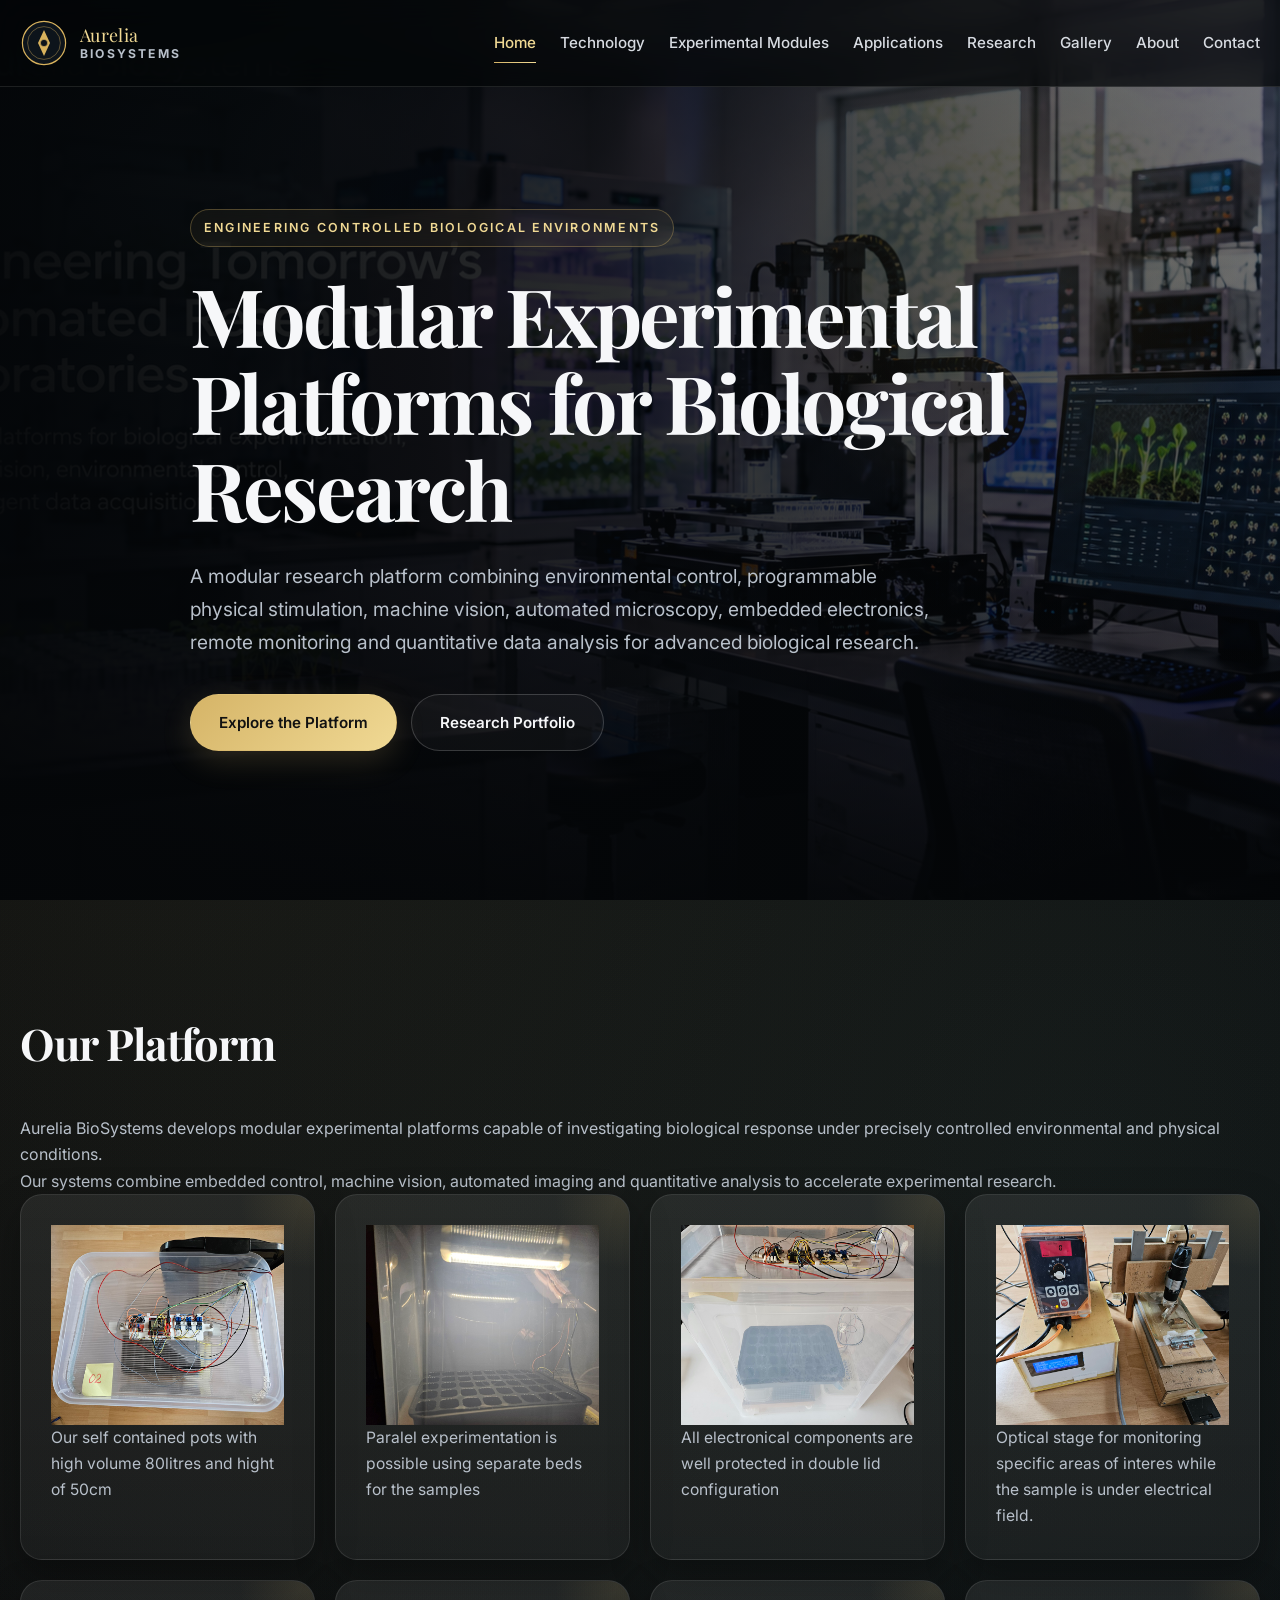
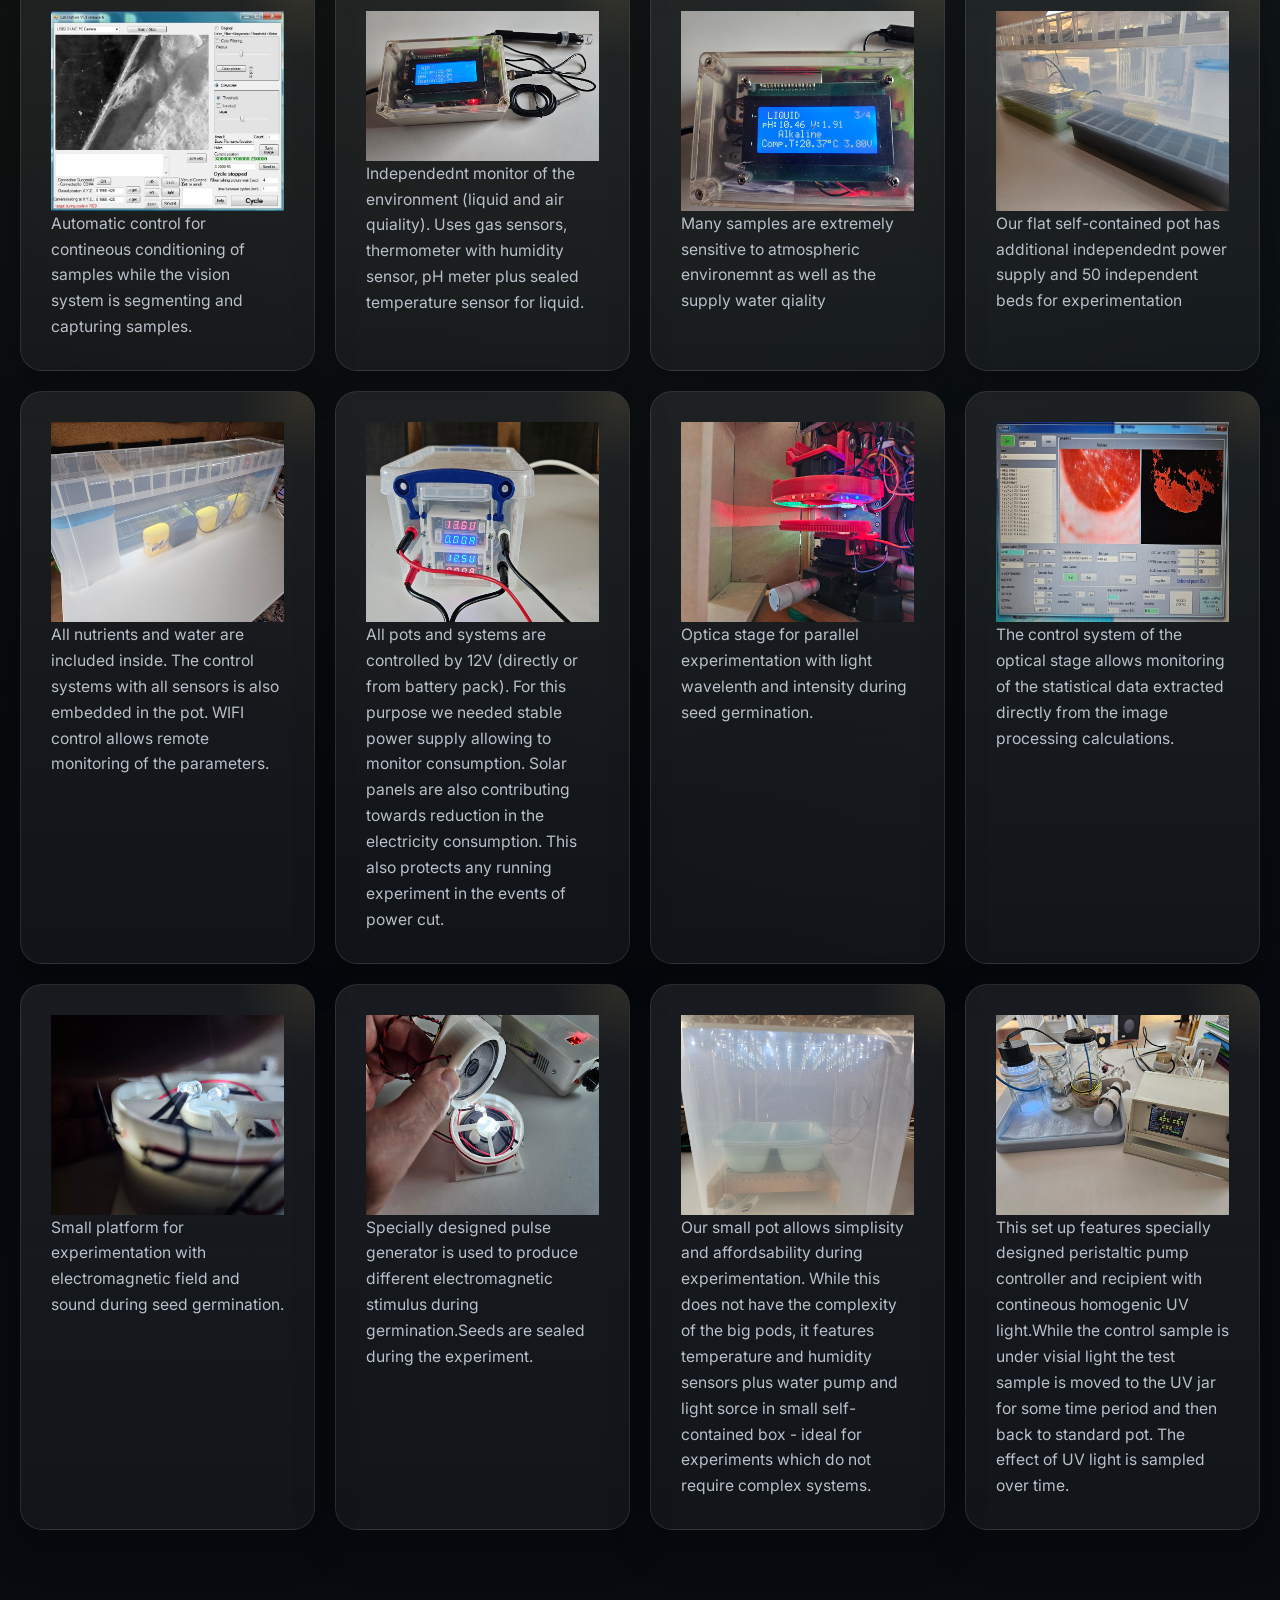
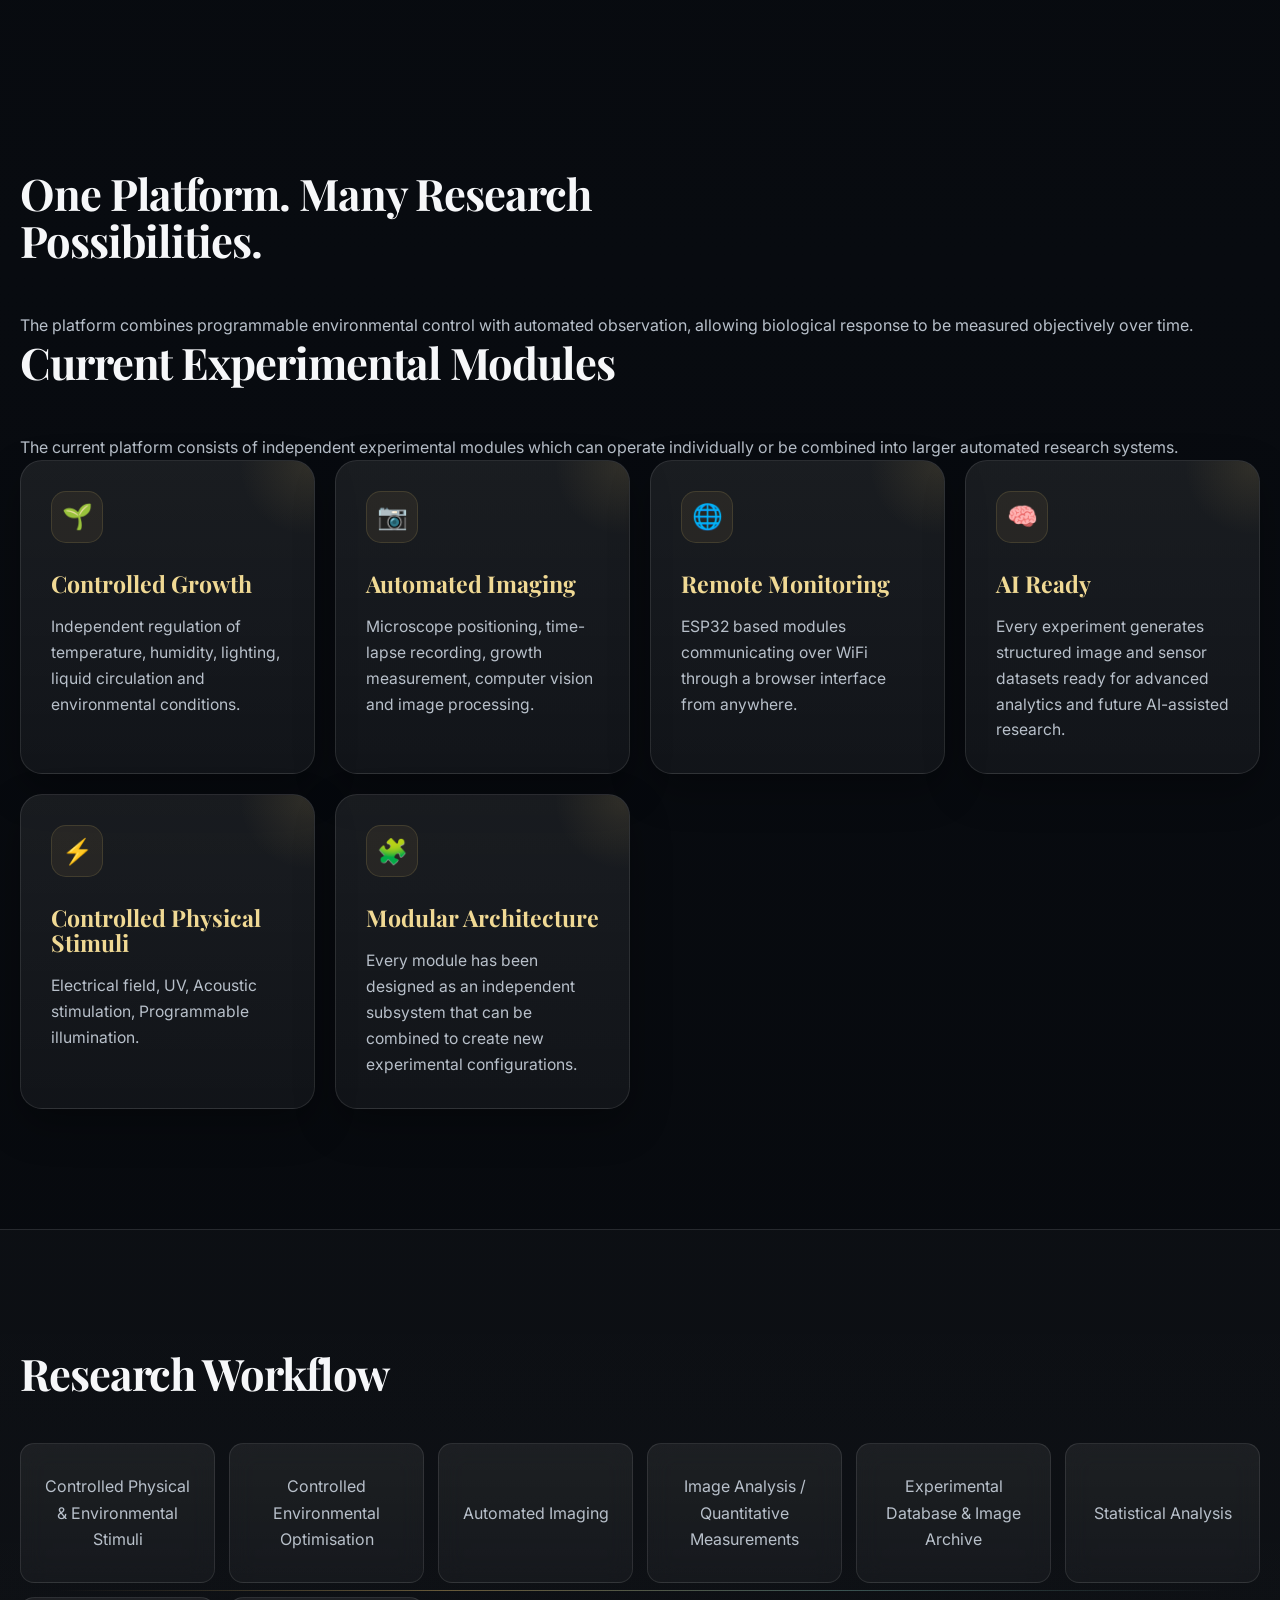
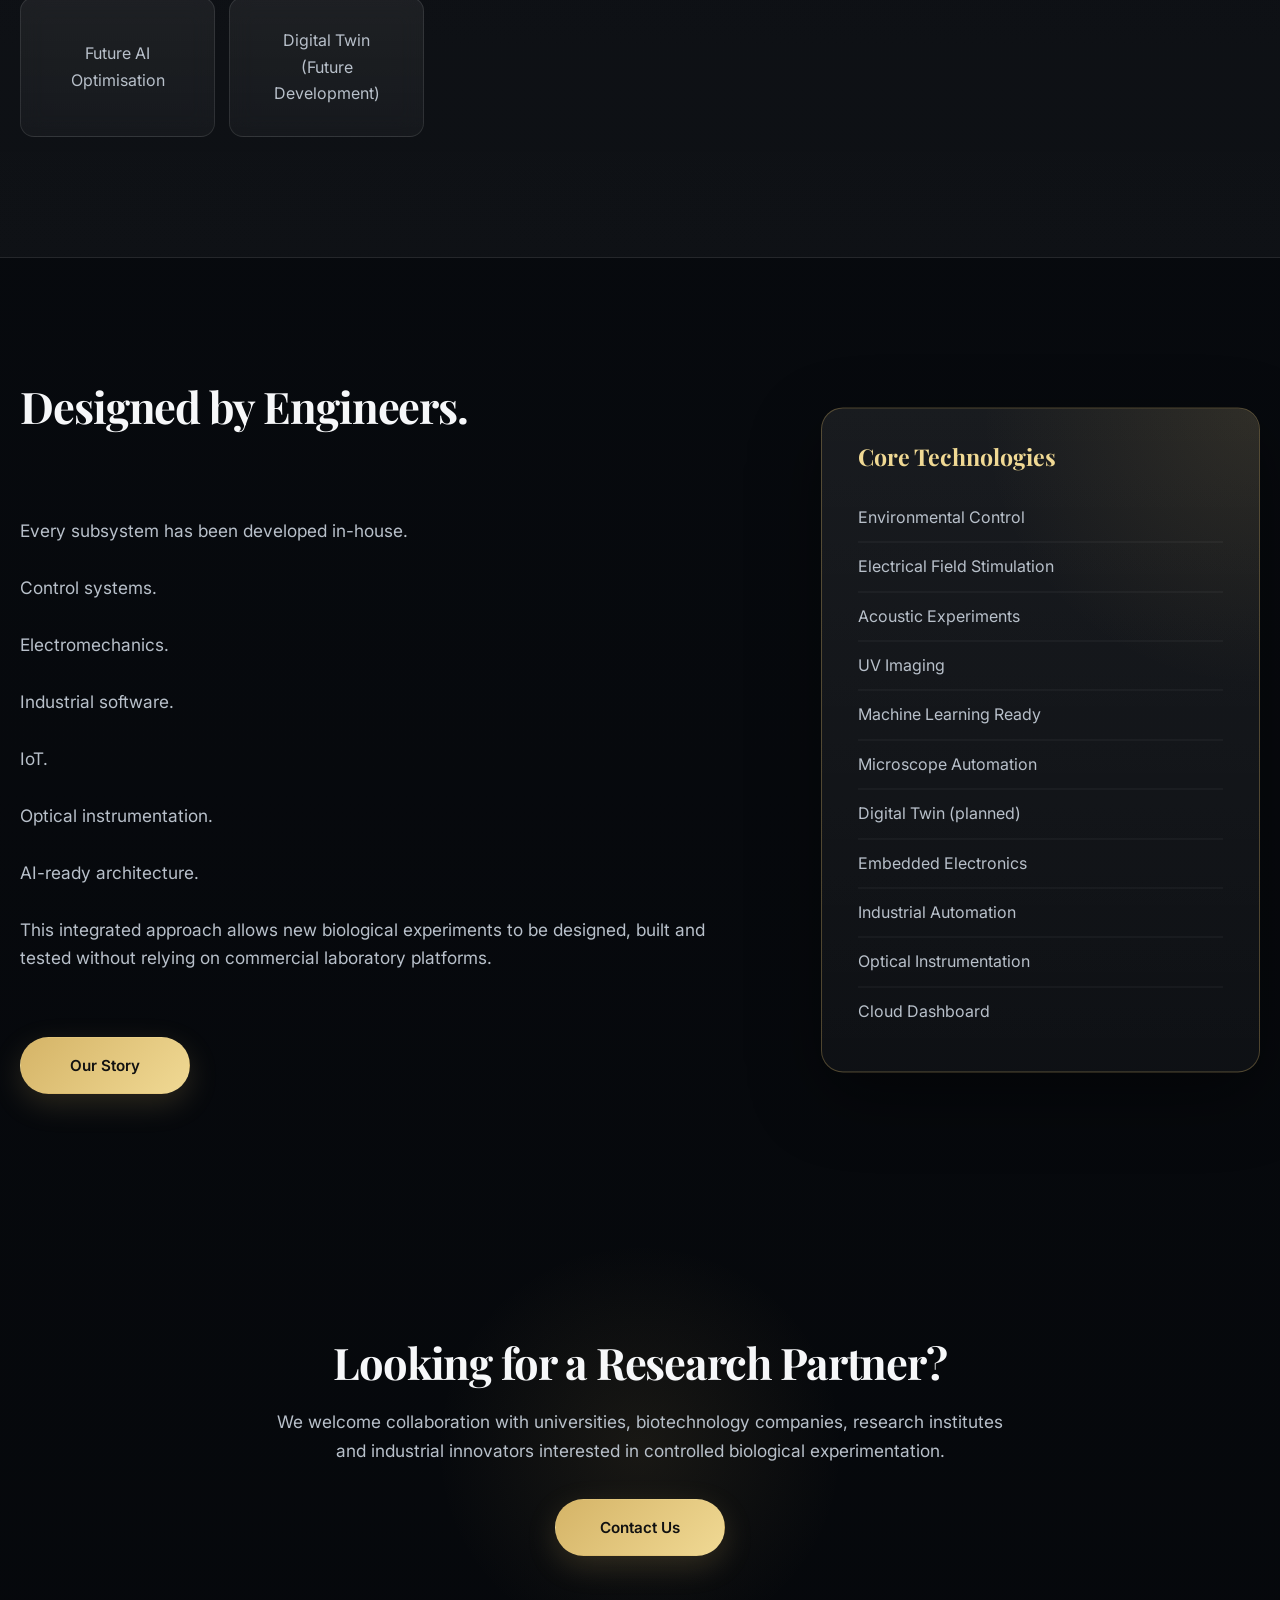
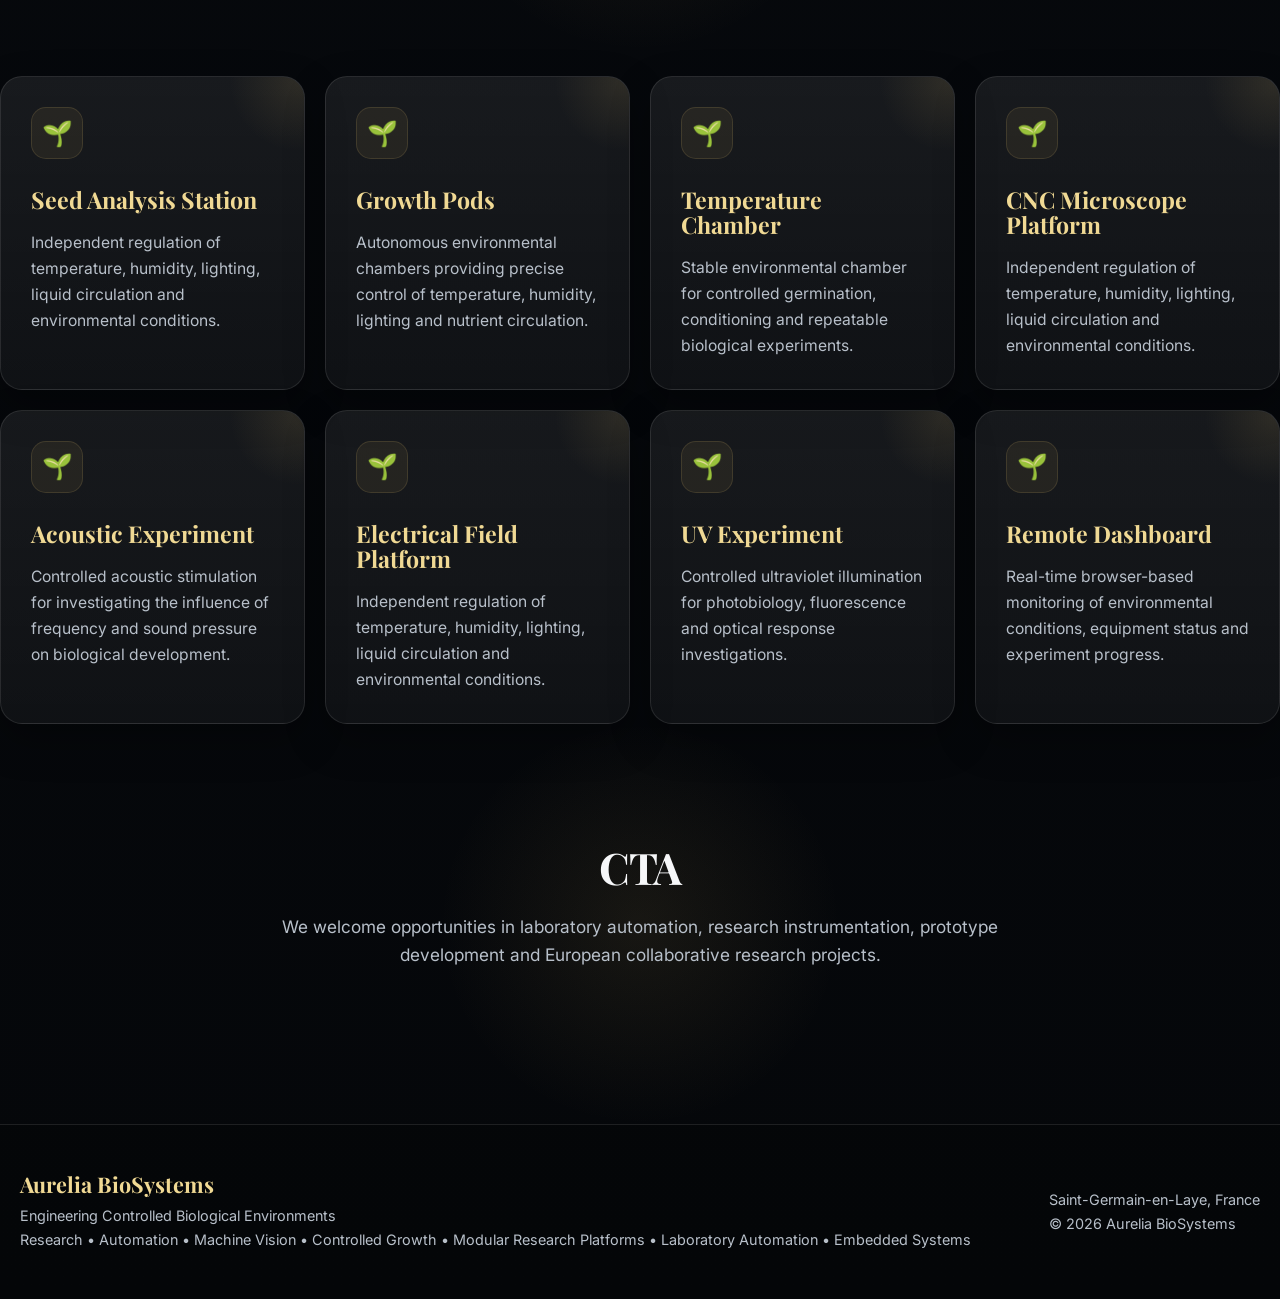
==== index.html @ ea41b008 "Add files via upload" ====
<!DOCTYPE html>
<html lang="en">

<head>

<meta charset="UTF-8">
<meta name="viewport" content="width=device-width,initial-scale=1">

<title>Aurelia BioSystems | Engineering Controlled Biological Environments</title>

<meta name="description"
content="Modular controlled-environment platforms combining environmental control, automated imaging, machine vision and remote monitoring for biological research.">

<link rel="stylesheet" href="css/style.css">

<link href="https://fonts.googleapis.com/css2?family=Playfair+Display:wght@500;600;700&family=Inter:wght@300;400;500;600&display=swap" rel="stylesheet">

</head>

<body>

<header>

<div class="container">

<a href="index.html" class="logo">

<img src="images/logo.svg" alt="Aurelia BioSystems">

<span>

Aurelia
<strong>BioSystems</strong>

</span>

</a>

<nav>

<ul>

<li><a href="index.html" class="active">Home</a></li>
<li><a href="technology.html">Technology</a></li>
<li><a href="products.html">Experimental Modules</a></li>
<li><a href="applications.html">Applications</a></li>
<li><a href="research.html">Research</a></li>
<li><a href="gallery.html">Gallery</a></li>
<li><a href="about.html">About</a></li>
<li><a href="contact.html">Contact</a></li>

</ul>

</nav>

</div>

</header>

<section class="hero">

<div class="hero-background"></div>

<div class="hero-overlay"></div>

<div class="container hero-content">

<div class="hero-small">

ENGINEERING CONTROLLED BIOLOGICAL ENVIRONMENTS

</div>

<h1>

Modular Experimental Platforms

for Biological Research

</h1>

<p>

A modular research platform combining environmental control,
programmable physical stimulation,
machine vision,
automated microscopy,
embedded electronics,
remote monitoring
and quantitative data analysis for advanced biological research.

</p>

<div class="hero-buttons">

<a href="technology.html" class="button">

Explore the Platform

</a>

<a href="gallery.html" class="button-outline">

Research Portfolio

</a>

</div>

</div>

</section>

<section class="section">
<div class="container">
 <h2>Our Platform</h2>

<p>Aurelia BioSystems develops modular experimental platforms capable of investigating biological response under precisely controlled environmental and physical conditions.<br>

Our systems combine embedded control, machine vision, automated imaging and quantitative analysis to accelerate experimental research.  
    <div class="cards">
        <div class="card"><img src="images/big_pot/20260908_182838s.jpg" alt="big_pot" width="300" height="200"> <p>Our self contained pots with high volume 80litres and hight of 50cm </p></div>
        <div class="card"><img src="images/big_pot/20260908_192155s.jpg" alt="big_pot" width="300" height="200"> <p>Paralel experimentation is possible using separate beds for the samples </p></div>
        <div class="card"><img src="images/big_pot/20260908_182934s.jpg" alt="big_pot" width="300" height="200"> <p>All electronical components are well protected in double lid configuration </p></div>
        <div class="card"><img src="images/CNC_area_of_interest/20260909_113658s.jpg" alt="big_pot" width="300" height="200"> <p>Optical stage for monitoring specific areas of interes while the sample is under electrical field.</p></div>
        <div class="card"><img src="images/CNC_area_of_interest/Untitleed2Ws.jpg" alt="big_pot" width="300" height="200"><p>Automatic control for contineous conditioning of samples while the vision system is segmenting and capturing samples. </p> </div> 
        <div class="card"><img src="images/environmental_gas_water_control/20260908_164731as.jpg" alt="big_pot" width="300" height="150"><p>Independednt monitor of the environment (liquid and air quiality). Uses gas sensors, thermometer with humidity sensor, pH meter plus sealed temperature sensor for liquid.</p> </div>
        <div class="card"><img src="images/environmental_gas_water_control/20260908_164715as.jpg" alt="big_pot" width="300" height="200"><p>Many samples are extremely sensitive to atmospheric environemnt as well as the supply water qiality </p></div>
        <div class="card"><img src="images/Medium_pot/20260908_181418s.jpg" alt="big_pot" width="300" height="200"><p>Our flat self-contained pot has additional independednt power supply and 50 independent beds for experimentation  </p></div>
        <div class="card"><img src="images/Medium_pot/20260908_181637s.jpg" alt="big_pot" width="300" height="200"><p>All nutrients and water are included inside. The control systems with all sensors is also embedded in the pot. WIFI control allows remote monitoring of the parameters. </p></div>
        <div class="card"><img src="images/power_supply/20260908_175001s.jpg" alt="big_pot" width="300" height="200"><p>All pots and systems are controlled by 12V (directly or from battery pack). For this purpose we needed stable power supply allowing to monitor consumption. Solar panels are also contributing towards reduction in the electricity consumption. This also protects any running experiment in the events of power cut. </p></div>
        <div class="card"><img src="images/seed_analysis_station/seed_light_sections_1s.jpg" alt="big_pot" width="300" height="200"><p>Optica stage for parallel experimentation with light wavelenth and intensity during seed germination. </p></div>
        <div class="card"><img src="images/seed_analysis_station/20260908_125148as.jpg" alt="big_pot" width="300" height="200"><p>The control system of the optical stage allows monitoring of the statistical data extracted directly from the image processing calculations. </p></div>
        <div class="card"><img src="images/Seed_sound/20260908_195712s.jpg" alt="big_pot" width="300" height="200"><p>Small platform for experimentation with electromagnetic field and sound during seed germination. </p></div>
        <div class="card"><img src="images/Seed_sound/20260908_195818s.jpg" alt="big_pot" width="300" height="200"><p>Specially designed pulse generator is used to produce different electromagnetic stimulus during germination.Seeds are sealed during the experiment. </p></div>
        <div class="card"><img src="images/small_pot/20260908_180013s.jpg" alt="big_pot" width="300" height="200"><p>Our small pot allows simplisity and affordsability during experimentation. While this does not have the complexity of the big pods, it features temperature and humidity sensors plus water pump and light sorce in small self-contained box - ideal for experiments which do not require complex systems.</p></div>
        <div class="card"><img src="images/UV_light/20260910_121625s.jpg" alt="big_pot" width="300" height="200"><p>This set up features specially designed peristaltic pump controller and recipient with contineous homogenic UV light.While the control sample is under visial light the test sample is moved to the UV jar for some time period and then back to standard pot. The effect of UV light is sampled over time. </p></div>
    </div>

</p>
</div>
</section>


<section class="section">
<div class="container">
<h2>
One Platform.
Many Research Possibilities.
</h2>
<p>
The platform combines programmable environmental control with 
automated observation, allowing biological response to be measured 
objectively over time.
</p>

<h2>
Current Experimental Modules
</h2>
<p>
The current platform consists of independent experimental modules which can operate individually or be combined into larger automated research systems.
</p>
<div class="cards">

    <div class="card">
    <div class="icon">🌱</div>
    <h3>
    Controlled Growth
    </h3>
    <p>
    Independent regulation of temperature,
    humidity,
    lighting,
    liquid circulation
    and environmental conditions.
    </p>
    </div>

    <div class="card">
    <div class="icon">📷</div>
    <h3>
    Automated Imaging
    </h3>
    <p>
    Microscope positioning,
    time-lapse recording,
    growth measurement,
    computer vision
    and image processing.
    </p>
    </div>

    <div class="card">
    <div class="icon">🌐</div>
    <h3>
    Remote Monitoring
    </h3>
    <p>
    ESP32 based modules
    communicating over WiFi
    through a browser interface
    from anywhere.
    </p>
    </div>

    <div class="card">
    <div class="icon">🧠</div>
    <h3>
    AI Ready
    </h3>
    <p>
    Every experiment generates structured image
    and sensor datasets
    ready for advanced analytics
    and future AI-assisted research.
    </p>
    </div>


    <div class="card">
    <div class="icon">⚡</div>
    <h3>
    Controlled Physical Stimuli
    </h3>
    <p>
    Electrical field, 
    UV, 
    Acoustic stimulation, 
    Programmable illumination.
    </p>
    </div>
    

    <div class="card">
    <div class="icon">🧩</div>
    <h3>
    Modular Architecture
    </h3>
    <p>
    Every module has been designed as an independent 
    subsystem that can be combined to create new 
    experimental configurations.
    </p>
    </div>
    

</div>

</section>

<section class="workflow">

<div class="container">

<h2>

Research Workflow

</h2>

<div class="timeline">

<div>Controlled Physical & Environmental Stimuli</div>

<div>Controlled Environmental Optimisation</div>

<div>Automated Imaging</div>

<div>Image Analysis / Quantitative Measurements</div>

<div>Experimental Database & Image Archive</div>

<div>Statistical Analysis</div>
<div>Future AI Optimisation</div>
<div>Digital Twin<br>(Future Development)</div>

</div>

</div>

</section>

<section class="highlight">

<div class="container split">

<div>

<h2>

Designed by Engineers.

</h2>

<p>

Every subsystem has been developed in-house.

Control systems.

Electromechanics.

Industrial software.

IoT.

Optical instrumentation.

AI-ready architecture.

This integrated approach allows new biological experiments to be designed, built and tested without relying on commercial laboratory platforms.

</p>

<a href="about.html" class="button">

Our Story

</a>

</div>

<div class="feature-panel">

<h3>

Core Technologies

</h3>

<ul>

<li>Environmental Control</li>

<li>Electrical Field Stimulation</li>

<li>Acoustic Experiments</li>

<li>UV Imaging</li>

<li>Machine Learning Ready</li>

<li>Microscope Automation</li>

<li>Digital Twin (planned)</li>

<li>Embedded Electronics</li>
<li>Industrial Automation</li>
<li>Optical Instrumentation</li>
<li>Cloud Dashboard</li>

</ul>

</div>

</div>

</section>

<section class="cta">

<div class="container">

<h2>

Looking for a Research Partner?

</h2>

<p>

We welcome collaboration with universities,
biotechnology companies,
research institutes
and industrial innovators interested in controlled biological experimentation.

</p>

<a href="contact.html" class="button">

Contact Us

</a>

</div>

</section>


<div class="cards">

    <div class="card">
    <div class="icon">🌱</div>
    <h3>
    Seed Analysis Station
    </h3>
    <p>
    Independent regulation of temperature,
    humidity,
    lighting,
    liquid circulation
    and environmental conditions.
    </p>
    </div>

    <div class="card">
    <div class="icon">🌱</div>
    <h3>
    Growth Pods
    </h3>
    <p>
    Autonomous environmental chambers
    providing precise control of
    temperature,
    humidity,
    lighting
    and nutrient circulation.
    </p>
    </div>

    <div class="card">
    <div class="icon">🌱</div>
    <h3>
    Temperature Chamber
    </h3>
    <p>
    Stable environmental chamber
    for controlled germination,
    conditioning
    and repeatable biological experiments.
    </p>
    </div>

    <div class="card">
    <div class="icon">🌱</div>
    <h3>
    CNC Microscope Platform
    </h3>
    <p>
    Independent regulation of temperature,
    humidity,
    lighting,
    liquid circulation
    and environmental conditions.
    </p>
    </div>

    <div class="card">
    <div class="icon">🌱</div>
    <h3>
    Acoustic Experiment
    </h3>
    <p>
    Controlled acoustic stimulation 
    for investigating the influence of 
    frequency and sound pressure 
    on biological development.
    </p>
    </div>

    <div class="card">
    <div class="icon">🌱</div>
    <h3>
    Electrical Field Platform
    </h3>
    <p>
    Independent regulation of temperature,
    humidity,
    lighting,
    liquid circulation
    and environmental conditions.
    </p>
    </div>

    <div class="card">
    <div class="icon">🌱</div>
    <h3>
    UV Experiment
    </h3>
    <p>
    Controlled ultraviolet illumination 
    for photobiology, 
    fluorescence 
    and optical response investigations.
    </p>
    </div>

    <div class="card">
    <div class="icon">🌱</div>
    <h3>
    Remote Dashboard
    </h3>
    <p>
    Real-time browser-based monitoring 
    of environmental conditions, 
    equipment status 
    and experiment progress.
    </p>
    </div>

</div>

<section class="cta">
<div class="container">
    <h2>CTA</h2>
    <p>We welcome opportunities in laboratory automation,
research instrumentation,
prototype development
and European collaborative research projects.</p>
</div>
</section>

<footer>

<div class="container footer">

<div>

<h3>

Aurelia BioSystems

</h3>

<p>
Engineering Controlled Biological Environments<br>
Research • Automation • Machine Vision • Controlled Growth • Modular Research Platforms • Laboratory Automation • Embedded Systems
</p>

</div>

<div>

<p>
Saint-Germain-en-Laye, France<br>
© 2026 Aurelia BioSystems
</p>

</div>

</div>

</footer>

<script src="js/main.js"></script>

</body>

</html>
---- css/style.css ----
/* ==========================================================
   Aurelia BioSystems
   Main stylesheet
   Dark scientific / luxury visual system
   ========================================================== */

:root {
    --bg: #05070a;
    --bg-soft: #0a0e14;
    --bg-panel: rgba(255, 255, 255, 0.045);
    --bg-panel-strong: rgba(255, 255, 255, 0.075);

    --text: #f6f7f9;
    --text-soft: #b8c0ca;
    --text-dim: #87909c;

    --gold: #d5b467;
    --gold-light: #f0d994;
    --teal: #8ccfc3;

    --line: rgba(255, 255, 255, 0.10);
    --line-gold: rgba(213, 180, 103, 0.32);

    --shadow: 0 24px 70px rgba(0, 0, 0, 0.42);
    --shadow-soft: 0 16px 40px rgba(0, 0, 0, 0.30);

    --radius: 22px;
    --radius-small: 14px;

    --max-width: 1240px;
}


/* ==========================================================
   Reset
   ========================================================== */

* {
    margin: 0;
    padding: 0;
    box-sizing: border-box;
}

html {
    scroll-behavior: smooth;
}

body {
    min-height: 100vh;

    font-family: "Inter", Arial, sans-serif;
    line-height: 1.65;

    color: var(--text);

    background:
        radial-gradient(
            circle at 15% 10%,
            rgba(213, 180, 103, 0.08),
            transparent 24%
        ),
        radial-gradient(
            circle at 85% 15%,
            rgba(140, 207, 195, 0.07),
            transparent 22%
        ),
        linear-gradient(
            180deg,
            #040608 0%,
            #080b10 45%,
            #05070a 100%
        );

    overflow-x: hidden;
}


/* ==========================================================
   General
   ========================================================== */

img {
    max-width: 100%;
    display: block;
}

a {
    color: inherit;
}

.container {
    width: min(calc(100% - 36px), var(--max-width));
    margin: 0 auto;
}

section {
    position: relative;
}

h1,
h2,
h3 {
    font-family: "Playfair Display", Georgia, serif;
    line-height: 1.08;
}

h1 {
    letter-spacing: -0.035em;
}

h2 {
    font-size: clamp(2.1rem, 3.4vw, 3.5rem);
    letter-spacing: -0.025em;
}

h3 {
    font-size: 1.45rem;
}

p {
    color: var(--text-soft);
}


/* ==========================================================
   Header
   ========================================================== */

header {
    position: fixed;
    top: 0;
    left: 0;

    width: 100%;
    z-index: 1000;

    border-bottom: 1px solid var(--line);

    background: rgba(4, 6, 8, 0.72);

    backdrop-filter: blur(18px);
    -webkit-backdrop-filter: blur(18px);

    transition:
        background 0.3s ease,
        box-shadow 0.3s ease;
}

header .container {
    min-height: 86px;

    display: flex;
    align-items: center;
    justify-content: space-between;

    gap: 30px;
}


/* ==========================================================
   Logo
   ========================================================== */

.logo {
    display: flex;
    align-items: center;

    gap: 12px;

    text-decoration: none;

    min-width: 0;
}

.logo img {
    width: 48px;
    height: 48px;

    object-fit: contain;
}

.logo span {
    display: flex;
    flex-direction: column;

    font-family: "Playfair Display", Georgia, serif;

    font-size: 1.12rem;

    line-height: 1.05;

    color: var(--gold-light);

    letter-spacing: 0.02em;
}

.logo strong {
    margin-top: 3px;

    font-family: "Inter", Arial, sans-serif;

    font-size: 0.76rem;

    text-transform: uppercase;

    letter-spacing: 0.18em;

    color: var(--text-soft);
}


/* ==========================================================
   Navigation
   ========================================================== */

nav ul {
    list-style: none;

    display: flex;
    align-items: center;

    gap: 24px;
}

nav a {
    position: relative;

    display: inline-block;

    padding: 8px 0;

    color: #d7dbe1;

    font-size: 0.95rem;
    font-weight: 500;

    text-decoration: none;

    transition: color 0.25s ease;
}

nav a::after {
    content: "";

    position: absolute;

    left: 0;
    bottom: 1px;

    width: 0;
    height: 1px;

    background: linear-gradient(
        90deg,
        var(--gold),
        var(--gold-light)
    );

    transition: width 0.25s ease;
}

nav a:hover,
nav a.active {
    color: var(--gold-light);
}

nav a:hover::after,
nav a.active::after {
    width: 100%;
}


/* ==========================================================
   Hero
   ========================================================== */

.hero {
    position: relative;

    min-height: 100vh;

    display: flex;
    align-items: center;

    padding: 150px 0 90px;

    overflow: hidden;
}

.hero-background {
    position: absolute;
    inset: 0;

    background:
        radial-gradient(
            circle at 78% 30%,
            rgba(213,180,103,0.18),
            transparent 22%
        ),
        radial-gradient(
            circle at 15% 20%,
            rgba(140,207,195,0.10),
            transparent 20%
        ),
        linear-gradient(
            rgba(5,7,10,0.35),
            rgba(5,7,10,0.65)
        ),
        url("../images/hero/hero.png");

    background-size: cover;
    background-position: center center;
    background-repeat: no-repeat;

    transform: scale(1.04);
}

.hero-background::before,
.hero-background::after {
    content: "";

    position: absolute;

    border-radius: 50%;

    filter: blur(10px);

    opacity: 0.35;
}

.hero-background::before {
    width: 340px;
    height: 340px;

    top: 15%;
    right: 8%;

    border: 1px solid rgba(213, 180, 103, 0.22);

    box-shadow:
        0 0 80px rgba(213, 180, 103, 0.14),
        inset 0 0 80px rgba(213, 180, 103, 0.06);
}

.hero-background::after {
    width: 220px;
    height: 220px;

    left: 8%;
    bottom: 12%;

    border: 1px solid rgba(140, 207, 195, 0.15);

    box-shadow:
        0 0 80px rgba(140, 207, 195, 0.08);
}

.hero-overlay {
    position: absolute;
    inset: 0;

    background:
        linear-gradient(
            90deg,
            rgba(4, 6, 8, 0.95) 0%,
            rgba(4, 6, 8, 0.72) 48%,
            rgba(4, 6, 8, 0.24) 100%
        ),
        linear-gradient(
            180deg,
            transparent 60%,
            rgba(4, 6, 8, 0.85) 100%
        );
}

.hero-content {
    position: relative;
    z-index: 2;

    max-width: 900px;
}

.hero-small {
    display: inline-flex;

    padding: 8px 13px;

    margin-bottom: 24px;

    border: 1px solid var(--line-gold);

    border-radius: 999px;

    color: var(--gold-light);

    font-size: 0.78rem;
    font-weight: 600;

    letter-spacing: 0.18em;

    background: rgba(213, 180, 103, 0.055);

    backdrop-filter: blur(10px);
}

.hero h1 {
    max-width: 970px;

    font-size: clamp(3.2rem, 6.3vw, 6.2rem);

    margin-bottom: 28px;
}

.hero p {
    max-width: 760px;

    font-size: clamp(1.05rem, 1.5vw, 1.32rem);

    line-height: 1.7;

    margin-bottom: 36px;
}

.hero-buttons {
    display: flex;
    flex-wrap: wrap;

    gap: 14px;
}


/* ==========================================================
   Buttons
   ========================================================== */

.button,
.button-outline {
    display: inline-flex;
    align-items: center;
    justify-content: center;

    min-width: 170px;

    padding: 15px 28px;

    border-radius: 999px;

    font-weight: 600;
    font-size: 0.95rem;

    text-decoration: none;

    transition:
        transform 0.25s ease,
        box-shadow 0.25s ease,
        background 0.25s ease,
        border-color 0.25s ease;
}

.button {
    color: #111;

    background:
        linear-gradient(
            135deg,
            var(--gold),
            var(--gold-light)
        );

    border: 1px solid transparent;

    box-shadow:
        0 10px 30px rgba(213, 180, 103, 0.18);
}

.button:hover {
    transform: translateY(-2px);

    box-shadow:
        0 14px 38px rgba(213, 180, 103, 0.25);
}

.button-outline {
    color: var(--text);

    background: rgba(255, 255, 255, 0.035);

    border: 1px solid rgba(255, 255, 255, 0.18);
}

.button-outline:hover {
    transform: translateY(-2px);

    border-color: var(--line-gold);

    background: rgba(213, 180, 103, 0.055);
}


/* ==========================================================
   Standard section
   ========================================================== */

.section {
    padding: 120px 0;
}

.section h2 {
    max-width: 760px;

    margin-bottom: 48px;
}


/* ==========================================================
   Cards
   ========================================================== */

.cards {
    display: grid;

    grid-template-columns: repeat(4, minmax(0, 1fr));

    gap: 20px;
}

.card {
    position: relative;

    min-height: 290px;

    padding: 30px;

    overflow: hidden;

    background:
        linear-gradient(
            180deg,
            var(--bg-panel-strong),
            var(--bg-panel)
        );

    border: 1px solid var(--line);

    border-radius: var(--radius);

    box-shadow: var(--shadow-soft);

    transition:
        transform 0.3s ease,
        border-color 0.3s ease,
        background 0.3s ease;
}

.card::before {
    content: "";

    position: absolute;

    width: 140px;
    height: 140px;

    right: -65px;
    top: -65px;

    border-radius: 50%;

    background:
        radial-gradient(
            circle,
            rgba(213, 180, 103, 0.12),
            transparent 70%
        );
}

.card:hover {
    transform: translateY(-8px);

    border-color: var(--line-gold);

    background:
        linear-gradient(
            180deg,
            rgba(255, 255, 255, 0.075),
            rgba(255, 255, 255, 0.045)
        );
}

.icon {
    width: 52px;
    height: 52px;

    margin-bottom: 28px;

    display: grid;
    place-items: center;

    border-radius: 15px;

    font-size: 1.55rem;

    background: rgba(213, 180, 103, 0.08);

    border: 1px solid rgba(213, 180, 103, 0.16);
}

.card h3 {
    margin-bottom: 18px;

    color: var(--gold-light);
}

.card p {
    font-size: 0.98rem;
}


/* ==========================================================
   Workflow
   ========================================================== */

.workflow {
    padding: 120px 0;

    background:
        linear-gradient(
            180deg,
            rgba(255, 255, 255, 0.018),
            rgba(255, 255, 255, 0.03)
        );

    border-top: 1px solid var(--line);
    border-bottom: 1px solid var(--line);
}

.workflow h2 {
    margin-bottom: 46px;
}

.timeline {
    position: relative;

    display: grid;

    grid-template-columns: repeat(6, 1fr);

    gap: 14px;
}

.timeline::before {
    content: "";

    position: absolute;

    left: 3%;
    right: 3%;
    top: 50%;

    height: 1px;

    background:
        linear-gradient(
            90deg,
            transparent,
            rgba(213, 180, 103, 0.45),
            rgba(140, 207, 195, 0.36),
            transparent
        );
}

.timeline > div {
    position: relative;
    z-index: 1;

    min-height: 140px;

    display: flex;
    align-items: center;
    justify-content: center;

    text-align: center;

    padding: 20px;

    border-radius: var(--radius-small);

    border: 1px solid var(--line);

    color: var(--text-soft);

    background:
        linear-gradient(
            180deg,
            rgba(255, 255, 255, 0.065),
            rgba(255, 255, 255, 0.035)
        );

    backdrop-filter: blur(12px);

    transition:
        transform 0.25s ease,
        border-color 0.25s ease;
}

.timeline > div:hover {
    transform: translateY(-5px);

    border-color: var(--line-gold);
}


/* ==========================================================
   Highlight section
   ========================================================== */

.highlight {
    padding: 125px 0;
}

.split {
    display: grid;

    grid-template-columns: 1.25fr 0.75fr;

    gap: 70px;

    align-items: center;
}

.split h2 {
    margin-bottom: 30px;
}

.split > div:first-child > p {
    max-width: 720px;

    font-size: 1.08rem;

    white-space: pre-line;

    margin-bottom: 36px;
}

.feature-panel {
    position: relative;

    padding: 36px;

    border-radius: var(--radius);

    background:
        linear-gradient(
            180deg,
            rgba(255, 255, 255, 0.075),
            rgba(255, 255, 255, 0.035)
        );

    border: 1px solid var(--line-gold);

    box-shadow: var(--shadow);
}

.feature-panel::before {
    content: "";

    position: absolute;

    inset: 0;

    border-radius: inherit;

    background:
        radial-gradient(
            circle at top right,
            rgba(213, 180, 103, 0.12),
            transparent 35%
        );

    pointer-events: none;
}

.feature-panel h3 {
    position: relative;

    margin-bottom: 24px;

    color: var(--gold-light);
}

.feature-panel ul {
    position: relative;

    list-style: none;
}

.feature-panel li {
    padding: 11px 0;

    border-bottom: 1px solid rgba(255, 255, 255, 0.075);

    color: var(--text-soft);
}

.feature-panel li:last-child {
    border-bottom: 0;
}


/* ==========================================================
   CTA
   ========================================================== */

.cta {
    padding: 120px 0;

    text-align: center;

    background:
        radial-gradient(
            circle at center,
            rgba(213, 180, 103, 0.09),
            transparent 30%
        );
}

.cta .container {
    max-width: 900px;
}

.cta h2 {
    margin-bottom: 22px;
}

.cta p {
    max-width: 760px;

    margin: 0 auto 34px;

    font-size: 1.08rem;
}


/* ==========================================================
   Footer
   ========================================================== */

footer {
    padding: 48px 0;

    border-top: 1px solid var(--line);

    background: rgba(4, 6, 8, 0.55);
}

.footer {
    display: flex;
    justify-content: space-between;
    align-items: center;

    gap: 30px;
}

.footer h3 {
    margin-bottom: 8px;

    color: var(--gold-light);

    font-size: 1.35rem;
}

.footer p {
    font-size: 0.9rem;
}


/* ==========================================================
   Generic content pages
   These styles will be reused by technology, products,
   applications, about and contact.
   ========================================================== */

.page-hero {
    min-height: 58vh;

    display: flex;
    align-items: end;

    padding: 170px 0 80px;

    background:
        radial-gradient(
            circle at 80% 30%,
            rgba(213, 180, 103, 0.12),
            transparent 24%
        ),
        linear-gradient(
            135deg,
            #05070a,
            #0b1017
        );

    border-bottom: 1px solid var(--line);
}

.page-hero h1 {
    max-width: 900px;

    font-size: clamp(2.8rem, 5vw, 5rem);

    margin-bottom: 18px;
}

.page-hero p {
    max-width: 780px;

    font-size: 1.15rem;
}

.content-section {
    padding: 105px 0;
}

.content-section + .content-section {
    padding-top: 20px;
}

.content-section h2 {
    margin-bottom: 24px;
}

.content-section p {
    max-width: 860px;

    font-size: 1.05rem;
}

.content-grid {
    display: grid;

    grid-template-columns: repeat(2, minmax(0, 1fr));

    gap: 24px;
}

.content-card {
    padding: 30px;

    border-radius: var(--radius);

    border: 1px solid var(--line);

    background:
        linear-gradient(
            180deg,
            var(--bg-panel-strong),
            var(--bg-panel)
        );

    box-shadow: var(--shadow-soft);
}

.content-card h3 {
    margin-bottom: 16px;

    color: var(--gold-light);
}


/* ==========================================================
   Gallery
   ========================================================== */

.gallery-grid {
    display: grid;

    grid-template-columns: repeat(3, minmax(0, 1fr));

    gap: 20px;
}

.gallery-item {
    position: relative;

    overflow: hidden;

    border-radius: var(--radius);

    border: 1px solid var(--line);

    background: var(--bg-panel);

    box-shadow: var(--shadow-soft);
}

.gallery-item img {
    width: 100%;
    aspect-ratio: 4 / 3;

    object-fit: cover;

    transition: transform 0.45s ease;
}

.gallery-item:hover img {
    transform: scale(1.035);
}

.gallery-caption {
    padding: 22px;
}

.gallery-caption h3 {
    margin-bottom: 8px;

    color: var(--gold-light);
}


/* ==========================================================
   Contact
   ========================================================== */

.contact-grid {
    display: grid;

    grid-template-columns: 0.8fr 1.2fr;

    gap: 70px;
}

.contact-form {
    padding: 34px;

    border: 1px solid var(--line);

    border-radius: var(--radius);

    background:
        linear-gradient(
            180deg,
            var(--bg-panel-strong),
            var(--bg-panel)
        );

    box-shadow: var(--shadow);
}

.contact-form form {
    display: grid;

    gap: 18px;
}

.contact-form label {
    display: block;

    margin-bottom: 7px;

    color: var(--text);

    font-size: 0.92rem;
}

.contact-form input,
.contact-form textarea,
.contact-form select {
    width: 100%;

    padding: 15px 16px;

    color: var(--text);

    background: #0d1218;

    border: 1px solid #26303b;

    border-radius: 12px;

    font: inherit;

    outline: none;

    transition:
        border-color 0.25s ease,
        box-shadow 0.25s ease;
}

.contact-form input:focus,
.contact-form textarea:focus,
.contact-form select:focus {
    border-color: rgba(213, 180, 103, 0.7);

    box-shadow:
        0 0 0 4px rgba(213, 180, 103, 0.08);
}

.contact-form textarea {
    min-height: 180px;

    resize: vertical;
}


/* ==========================================================
   Reveal animations
   JavaScript will add .visible
   ========================================================== */

.reveal {
    opacity: 0;

    transform: translateY(34px);

    transition:
        opacity 0.8s ease,
        transform 0.8s ease;
}

.reveal.visible {
    opacity: 1;

    transform: translateY(0);
}


/* ==========================================================
   Responsive
   ========================================================== */

@media (max-width: 1120px) {

    nav ul {
        gap: 16px;
    }

    .cards {
        grid-template-columns: repeat(2, 1fr);
    }

    .timeline {
        grid-template-columns: repeat(3, 1fr);
    }

    .timeline::before {
        display: none;
    }

    .gallery-grid {
        grid-template-columns: repeat(2, 1fr);
    }
}


@media (max-width: 900px) {

    header {
        position: absolute;
    }

    header .container {
        min-height: auto;

        padding: 18px 0;

        flex-direction: column;

        align-items: flex-start;
    }

    nav {
        width: 100%;
    }

    nav ul {
        width: 100%;

        flex-wrap: wrap;

        gap: 8px 18px;
    }

    .hero {
        padding-top: 190px;
    }

    .split,
    .content-grid,
    .contact-grid {
        grid-template-columns: 1fr;
    }

    .split {
        gap: 40px;
    }

    .gallery-grid {
        grid-template-columns: 1fr 1fr;
    }
}


@media (max-width: 680px) {

    .container {
        width: min(calc(100% - 24px), var(--max-width));
    }

    .logo span {
        display: none;
    }

    nav ul {
        font-size: 0.9rem;
    }

    .hero {
        min-height: auto;

        padding: 180px 0 90px;
    }

    .hero-small {
        font-size: 0.68rem;
    }

    .hero h1 {
        font-size: clamp(2.8rem, 13vw, 4.5rem);
    }

    .hero-buttons {
        flex-direction: column;

        align-items: flex-start;
    }

    .button,
    .button-outline {
        width: 100%;
    }

    .section,
    .workflow,
    .highlight,
    .cta,
    .content-section {
        padding-top: 80px;
        padding-bottom: 80px;
    }

    .cards,
    .timeline,
    .gallery-grid {
        grid-template-columns: 1fr;
    }

    .footer {
        flex-direction: column;

        align-items: flex-start;
    }

    .page-hero {
        min-height: 50vh;

        padding-top: 180px;
    }
}
.content-card ul{

    margin-top:18px;
    padding-left:20px;

}

.content-card li{

    margin-bottom:10px;
    color:var(--text-soft);

}

.content-card li::marker{

    color:var(--gold);

}
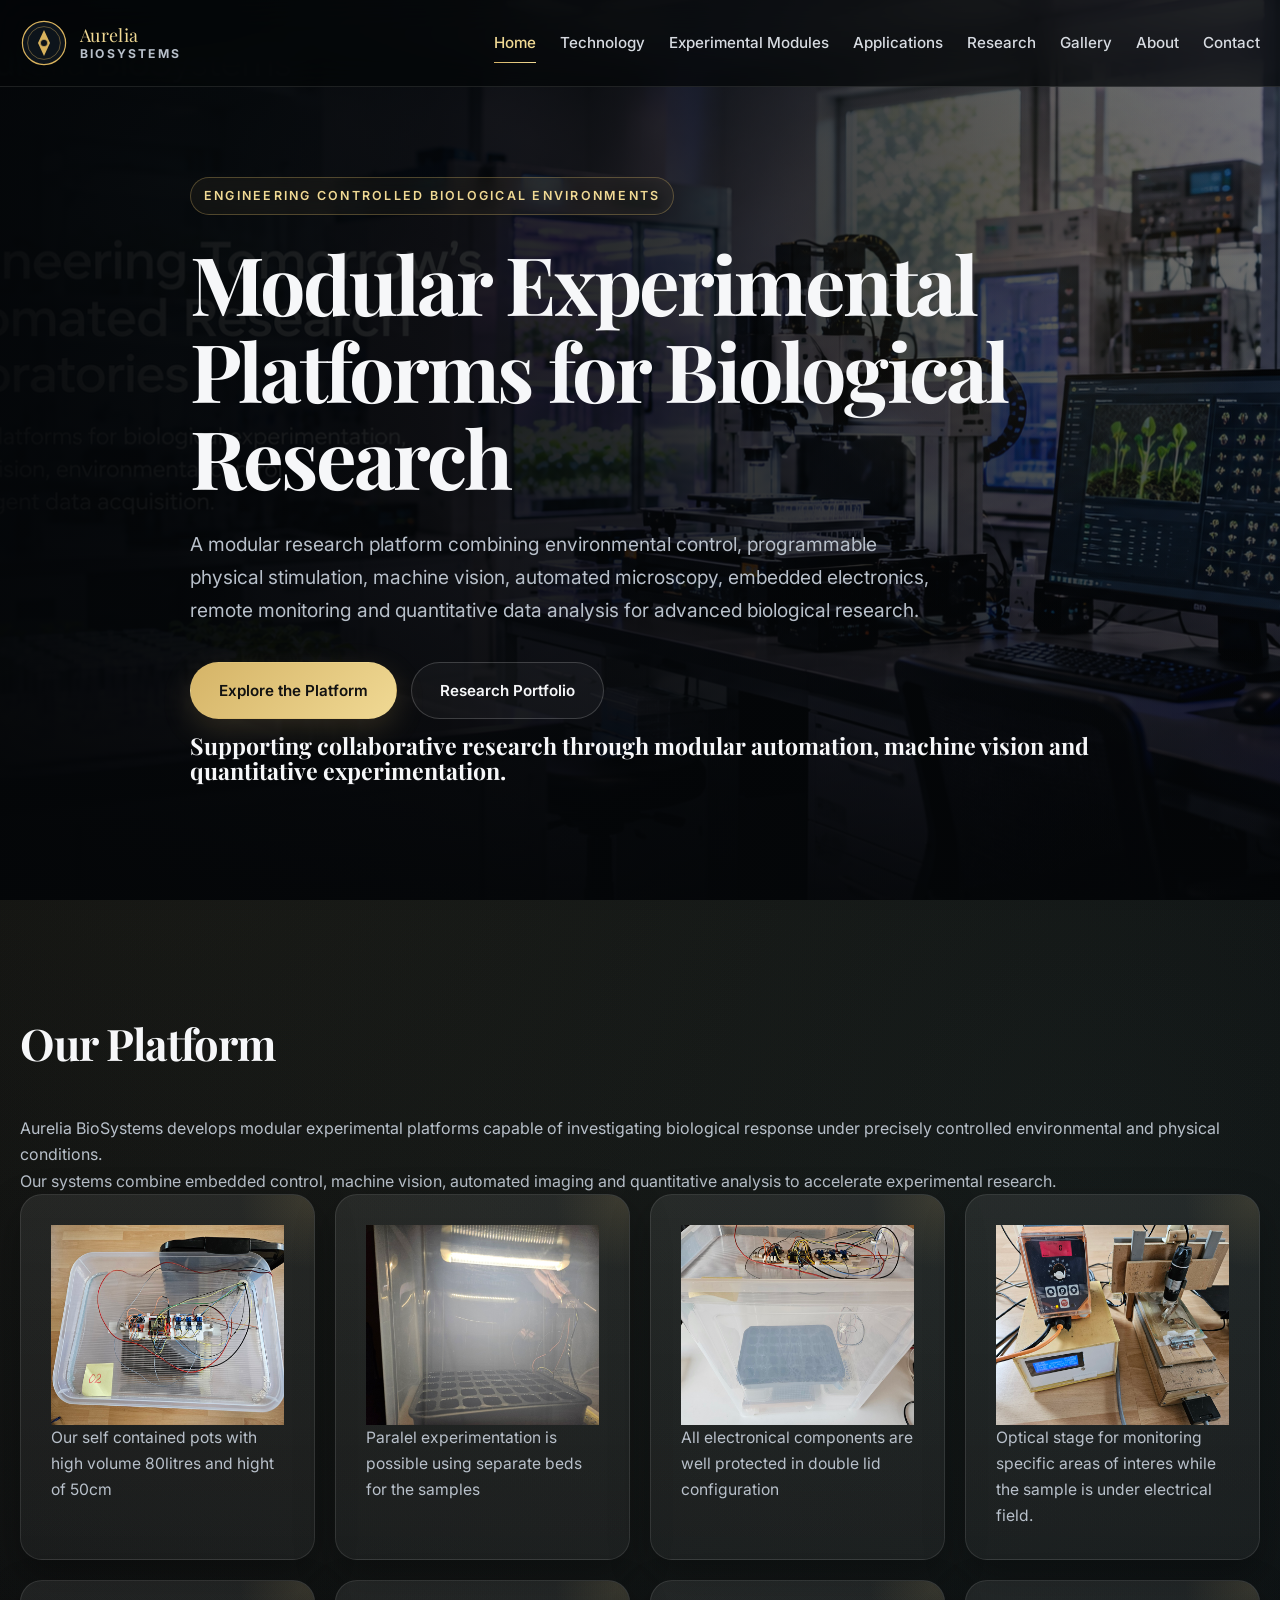
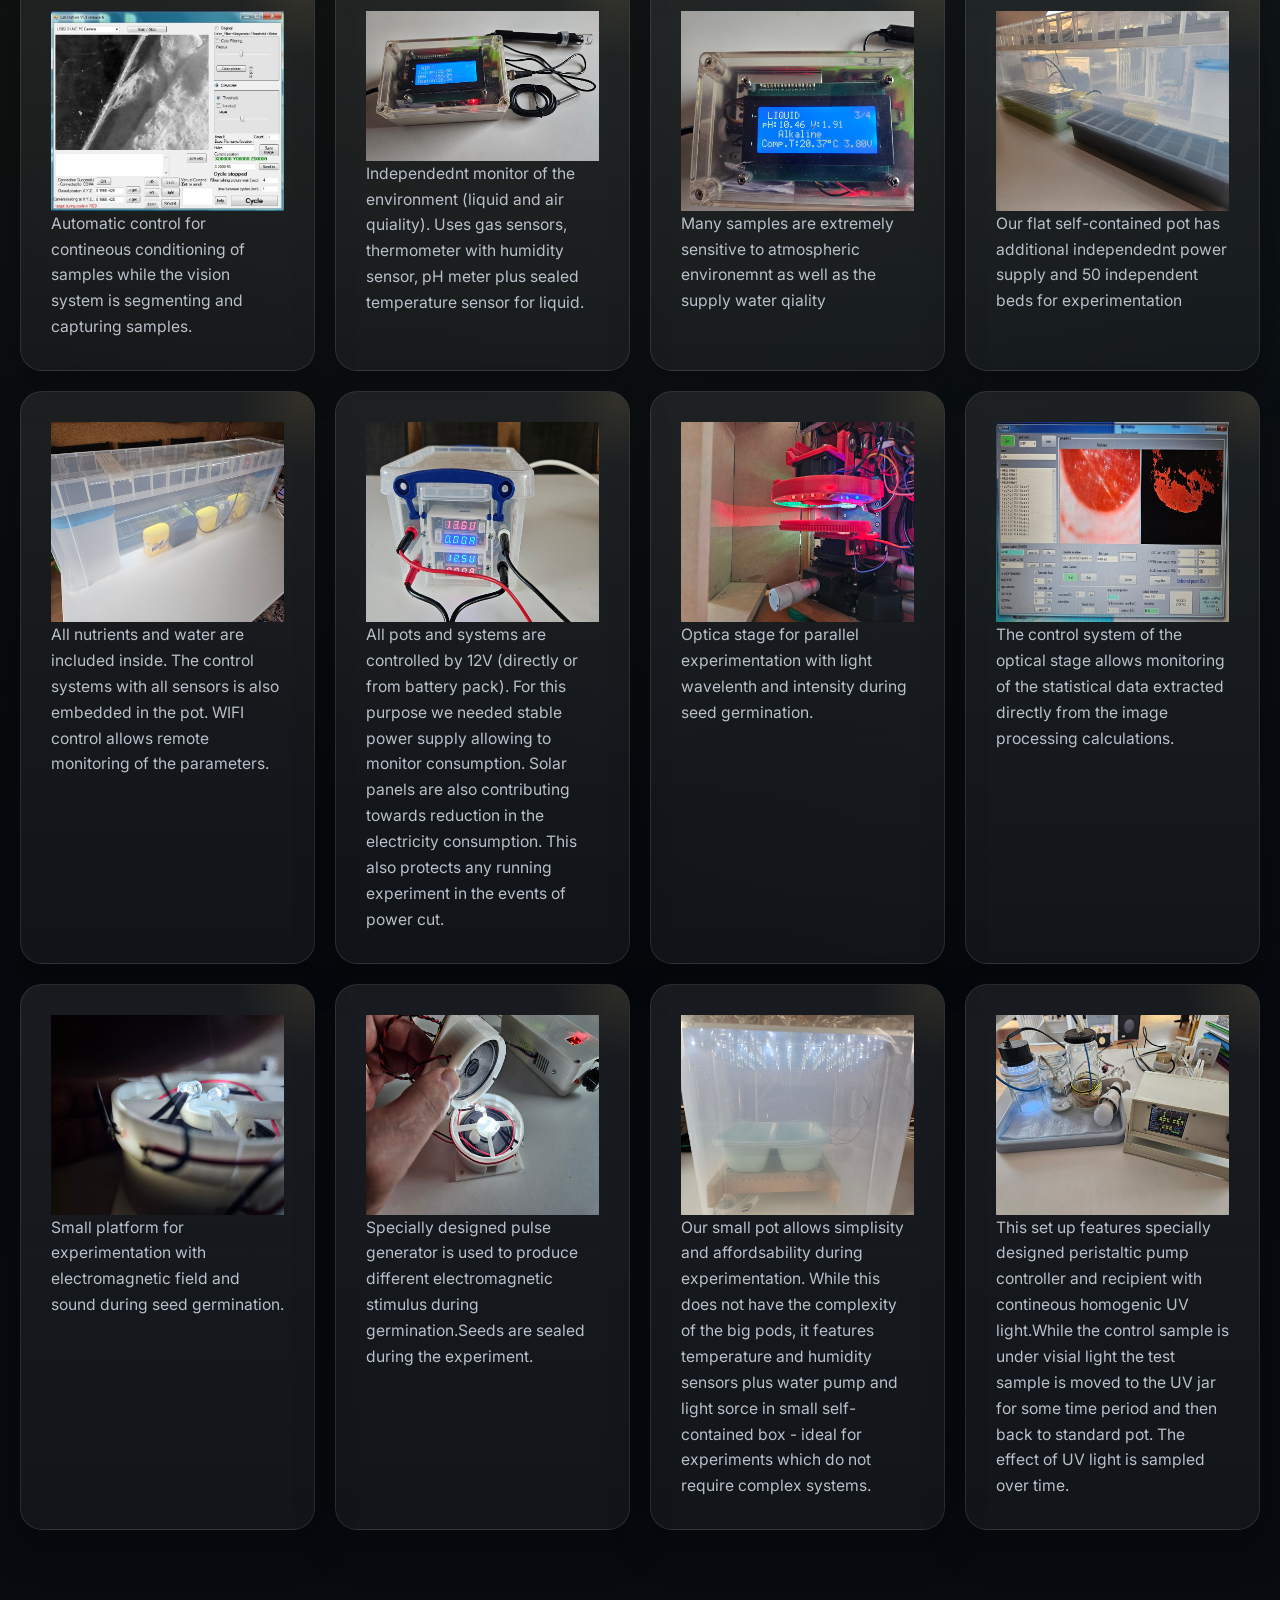
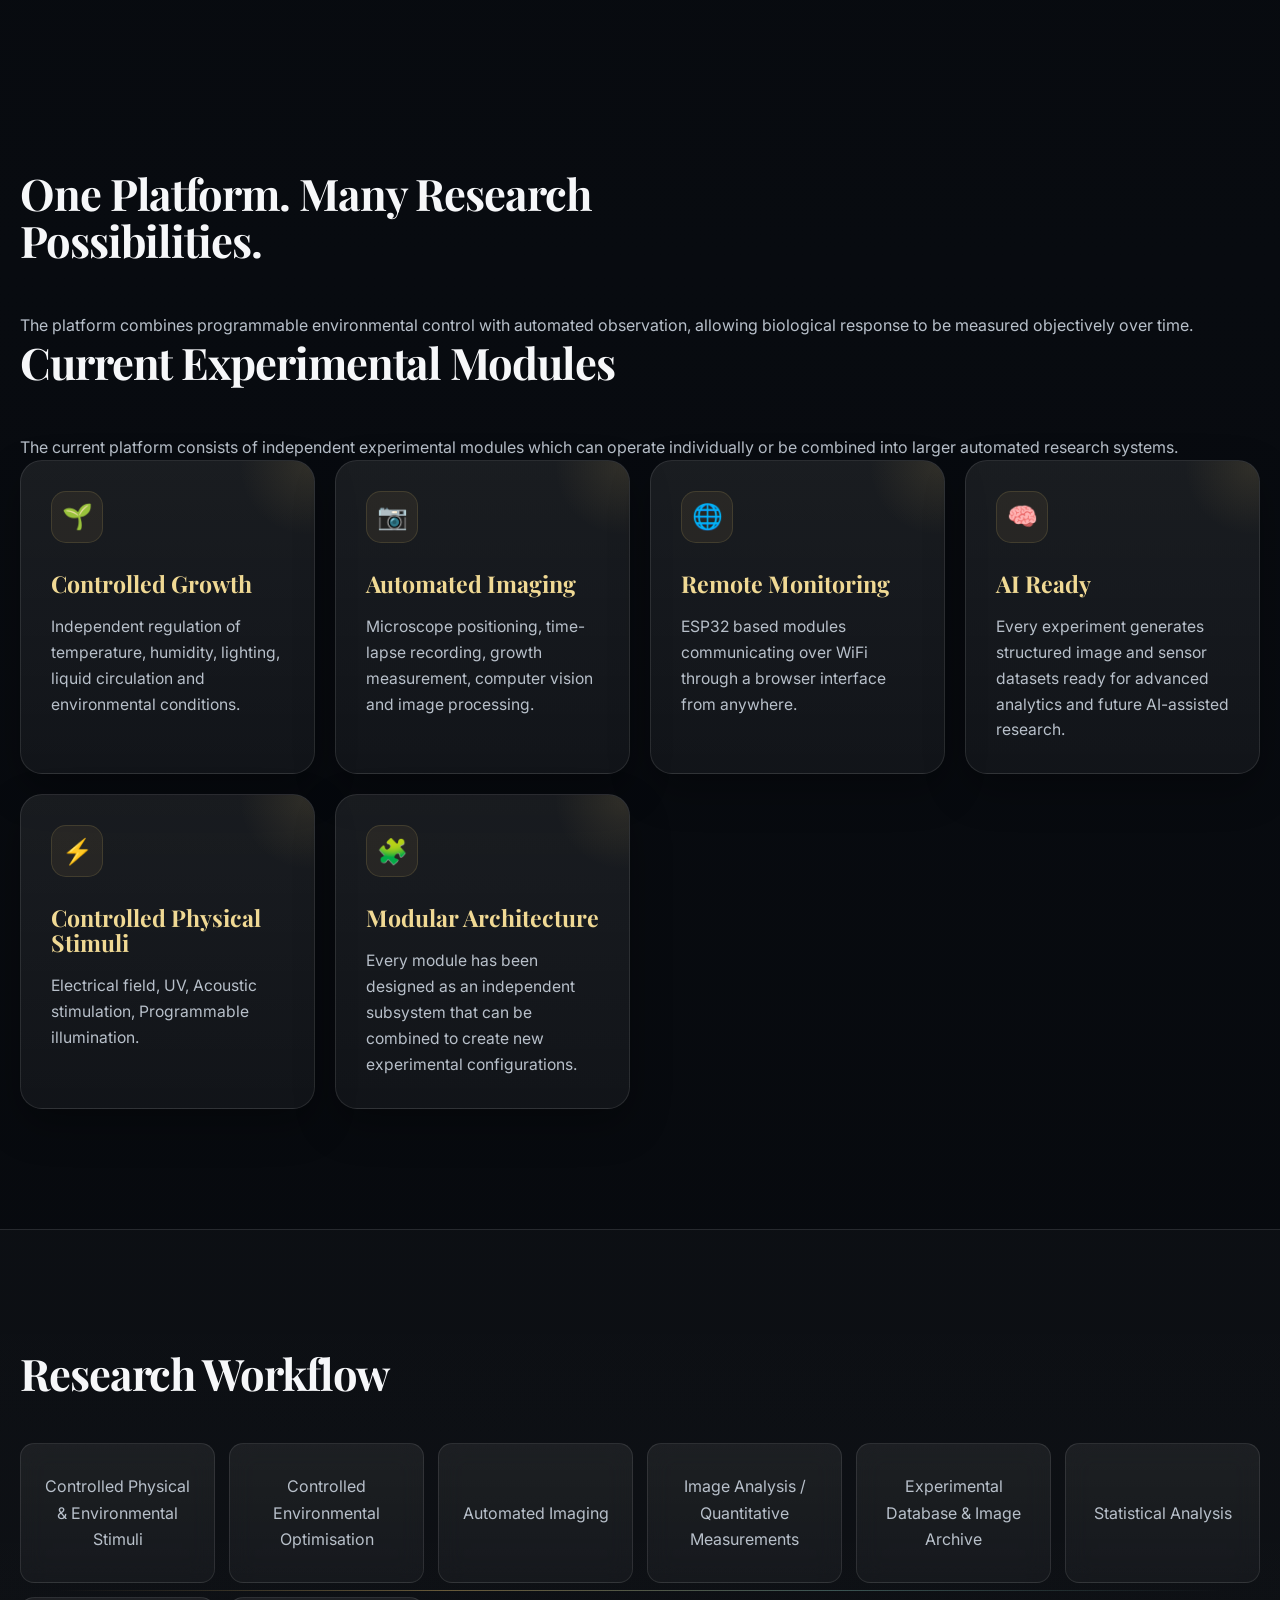
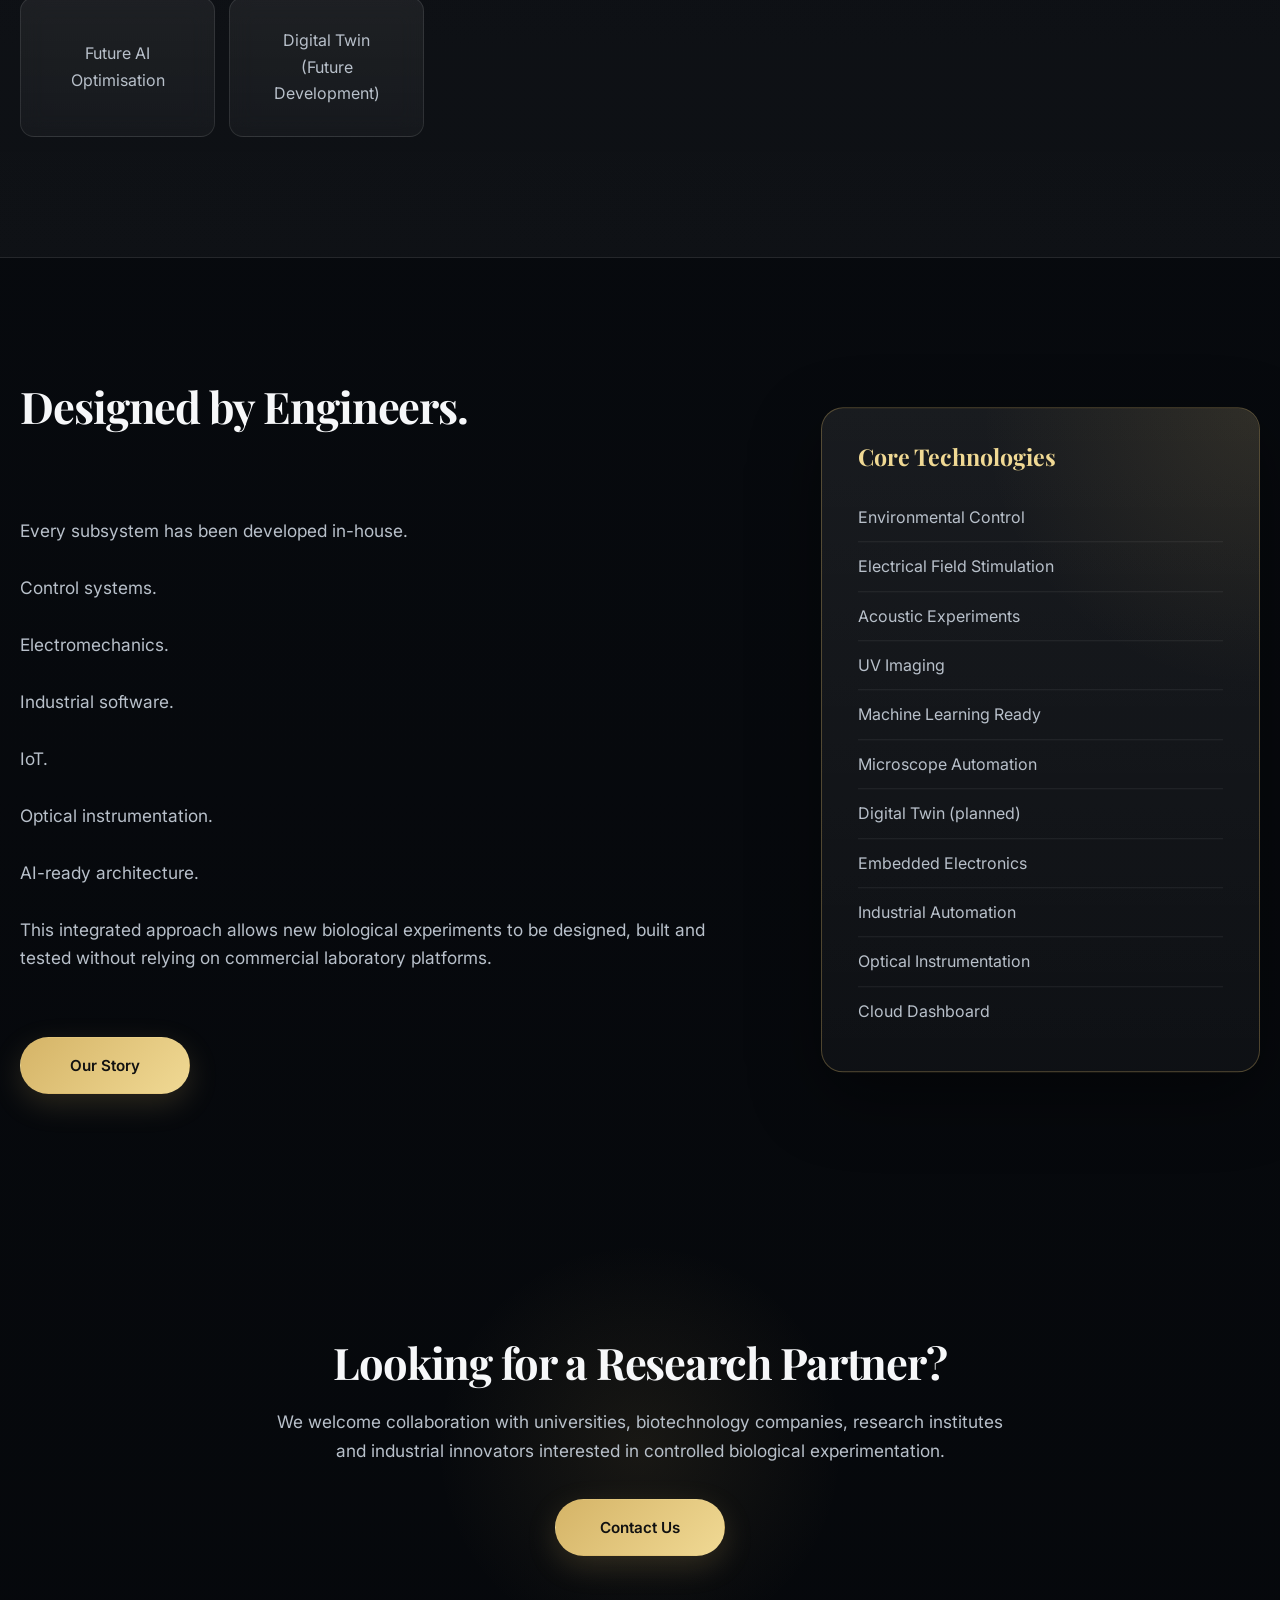
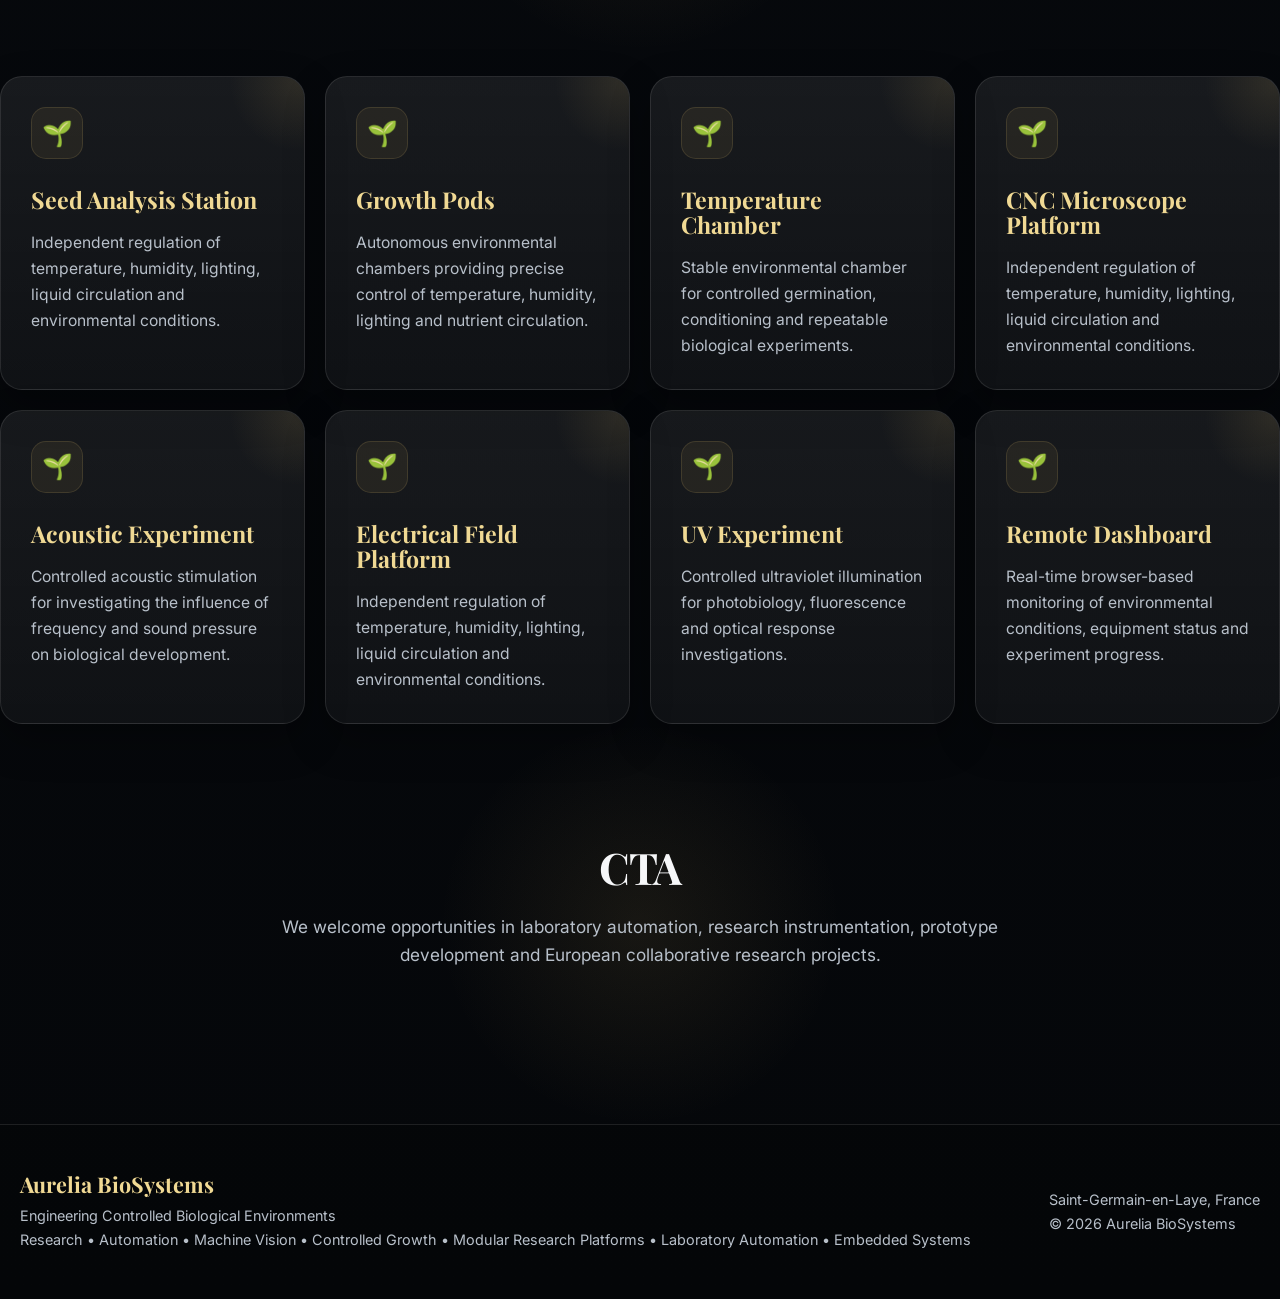
==== commit ce8ac186: "Add files via upload" ====
--- a/index.html
+++ b/index.html
@@ -104,12 +104,15 @@
 Research Portfolio
 
 </a>
-
-</div>
-
-</div>
-
-</section>
+<p></p>
+<h3>Supporting collaborative research through modular automation, machine vision and quantitative experimentation.</h3>
+</div>
+
+</div>
+
+</section>
+
+
 
 <section class="section">
 <div class="container">
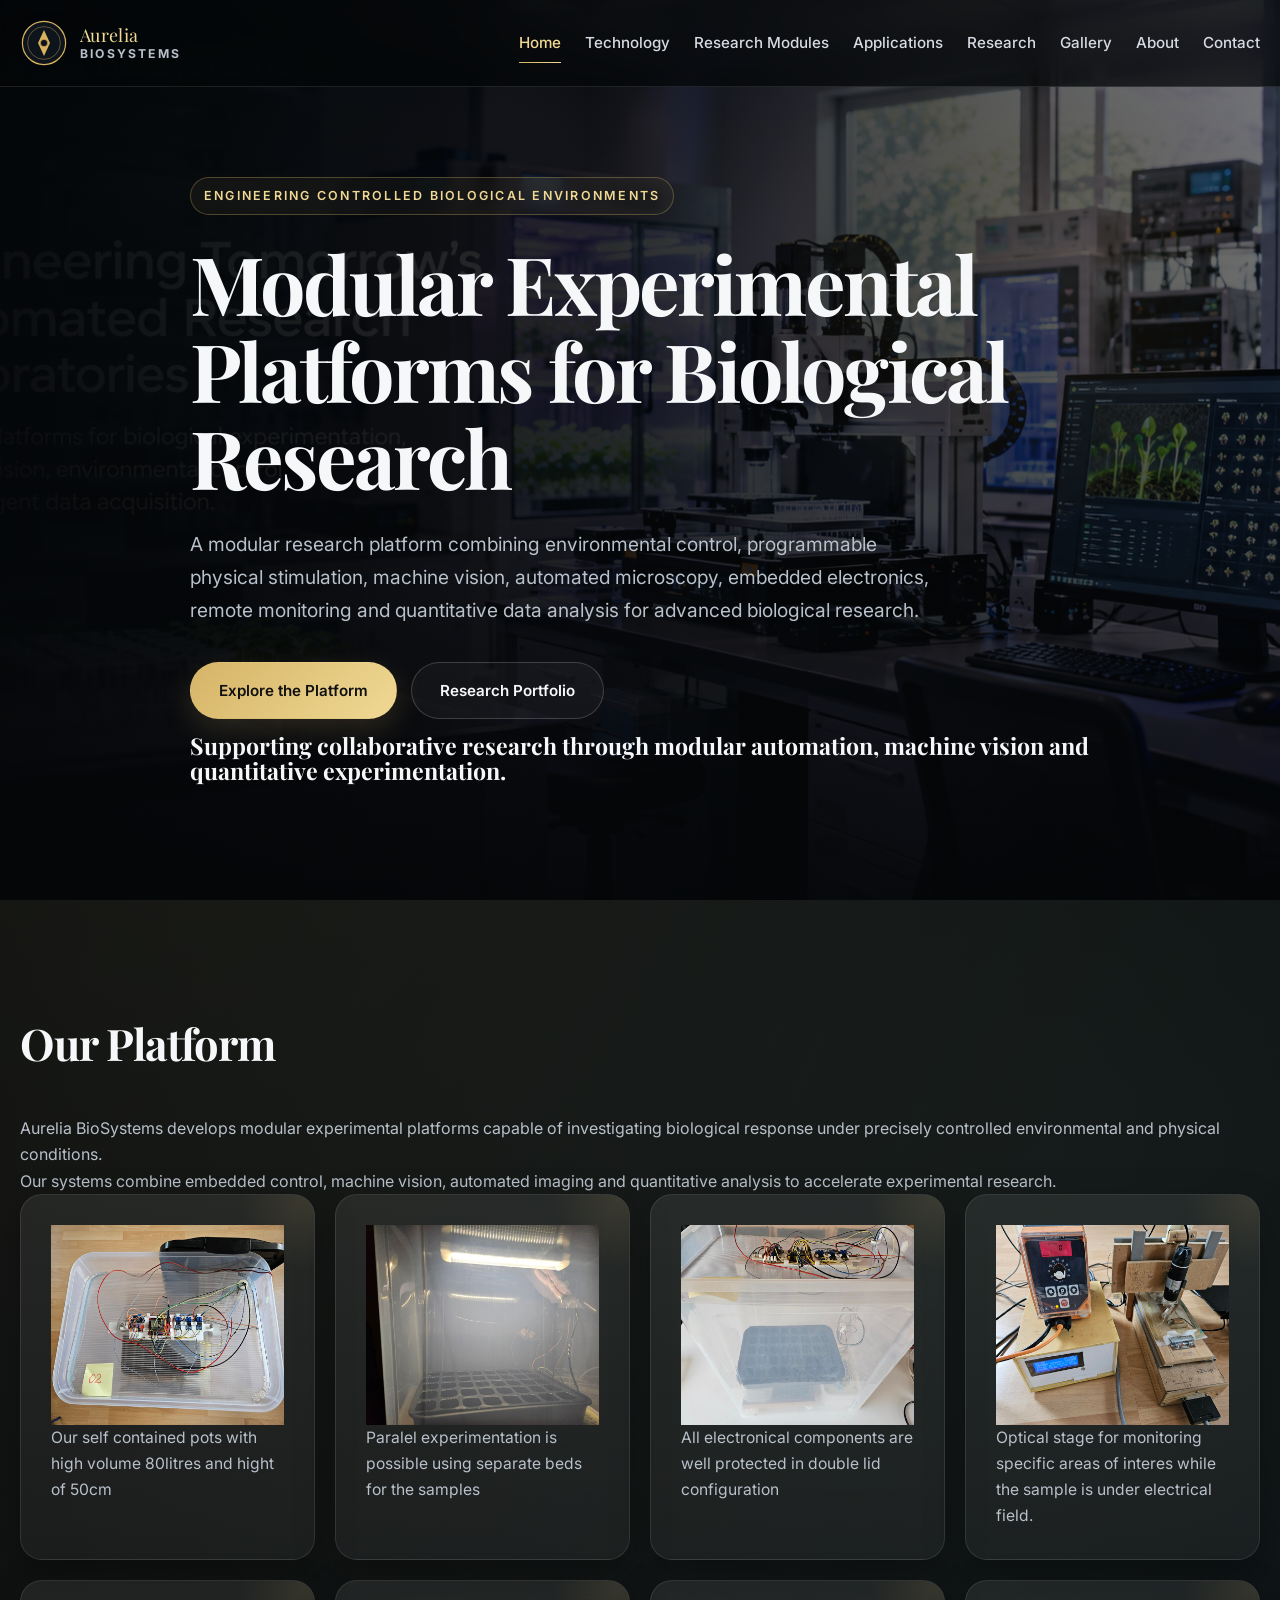
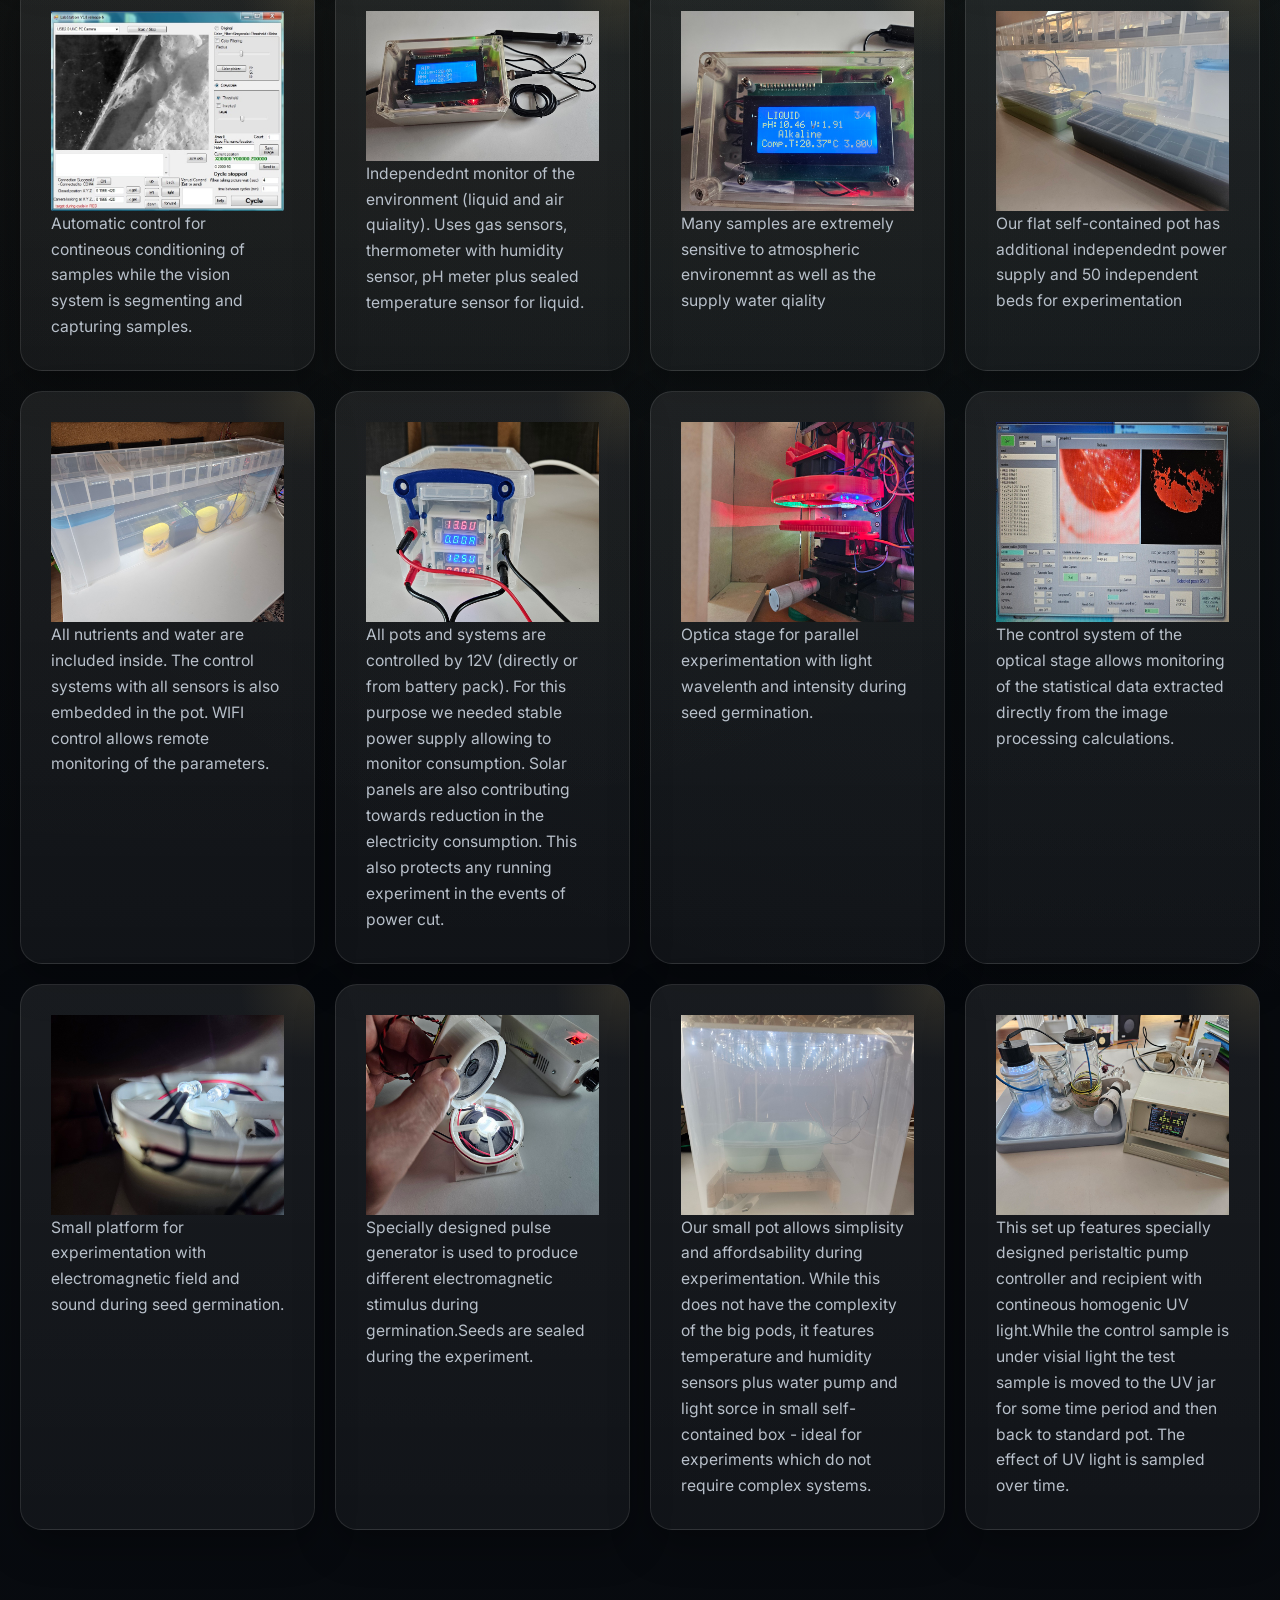
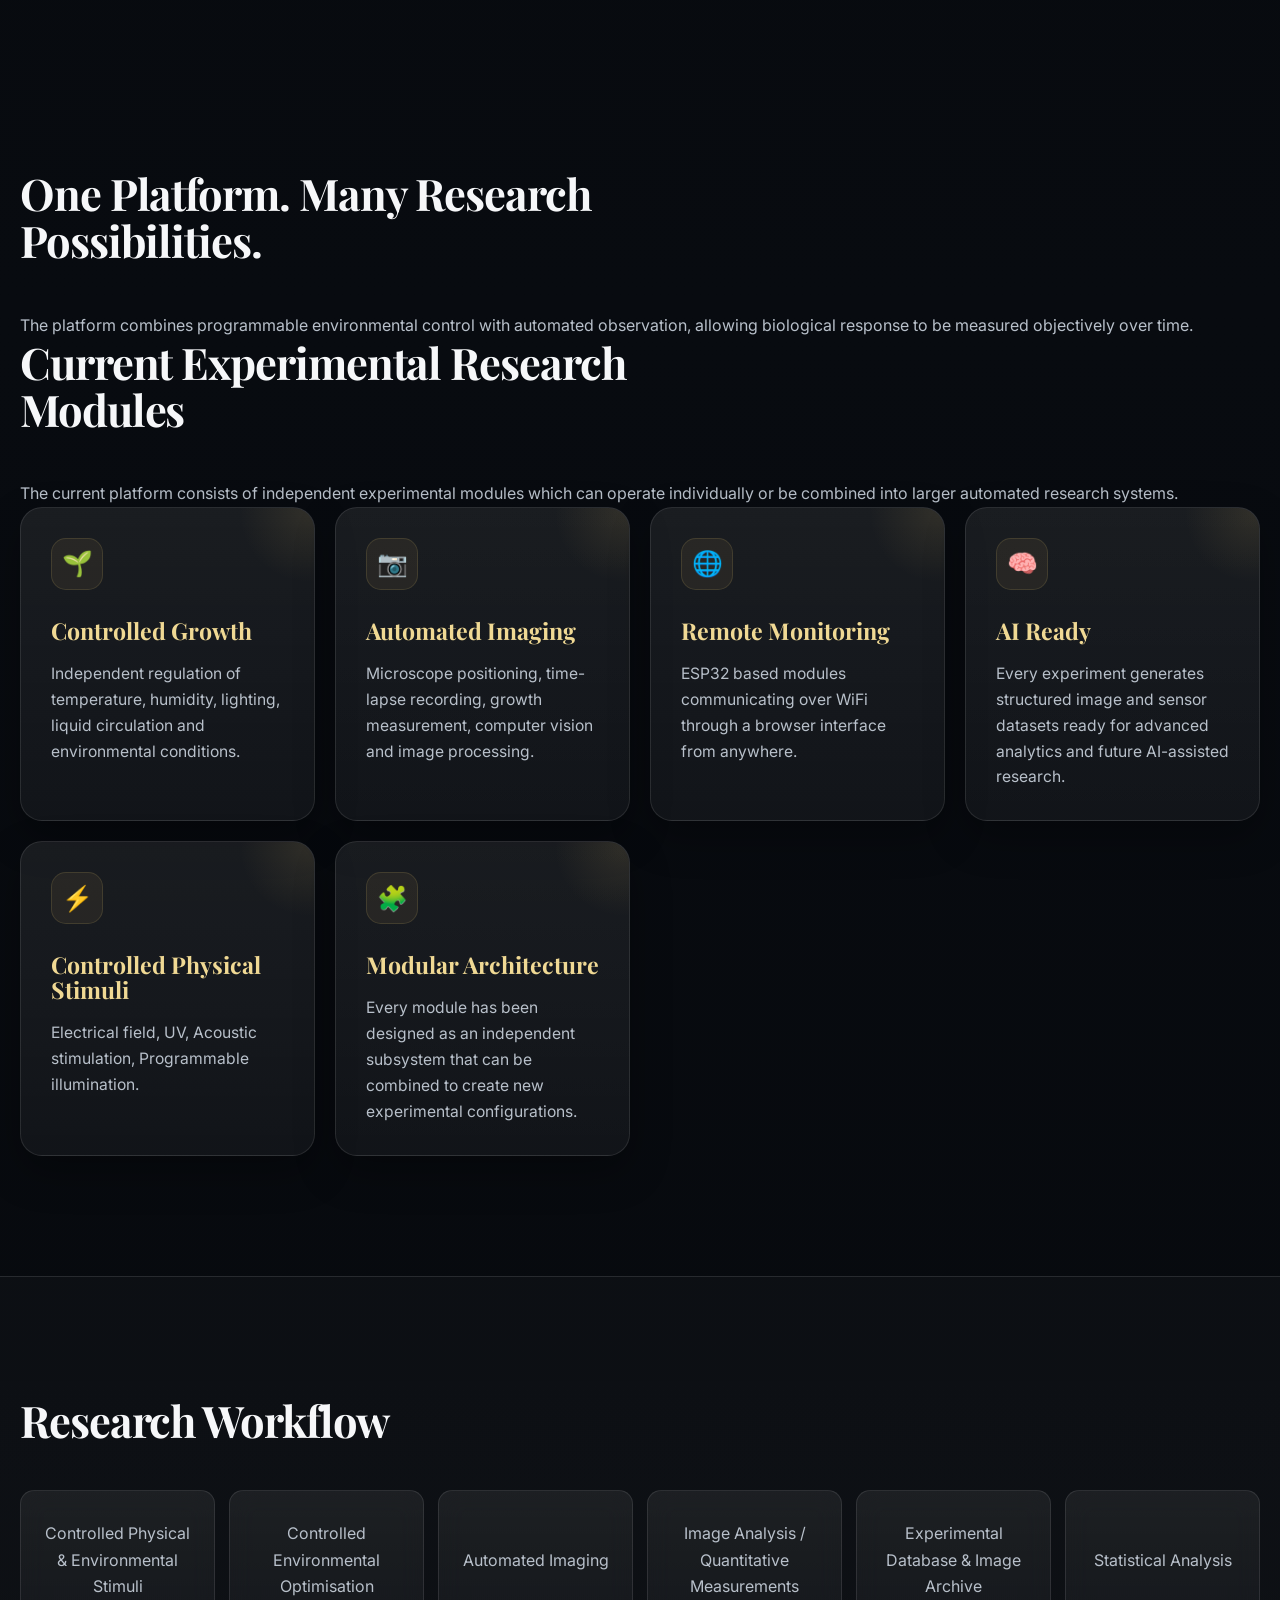
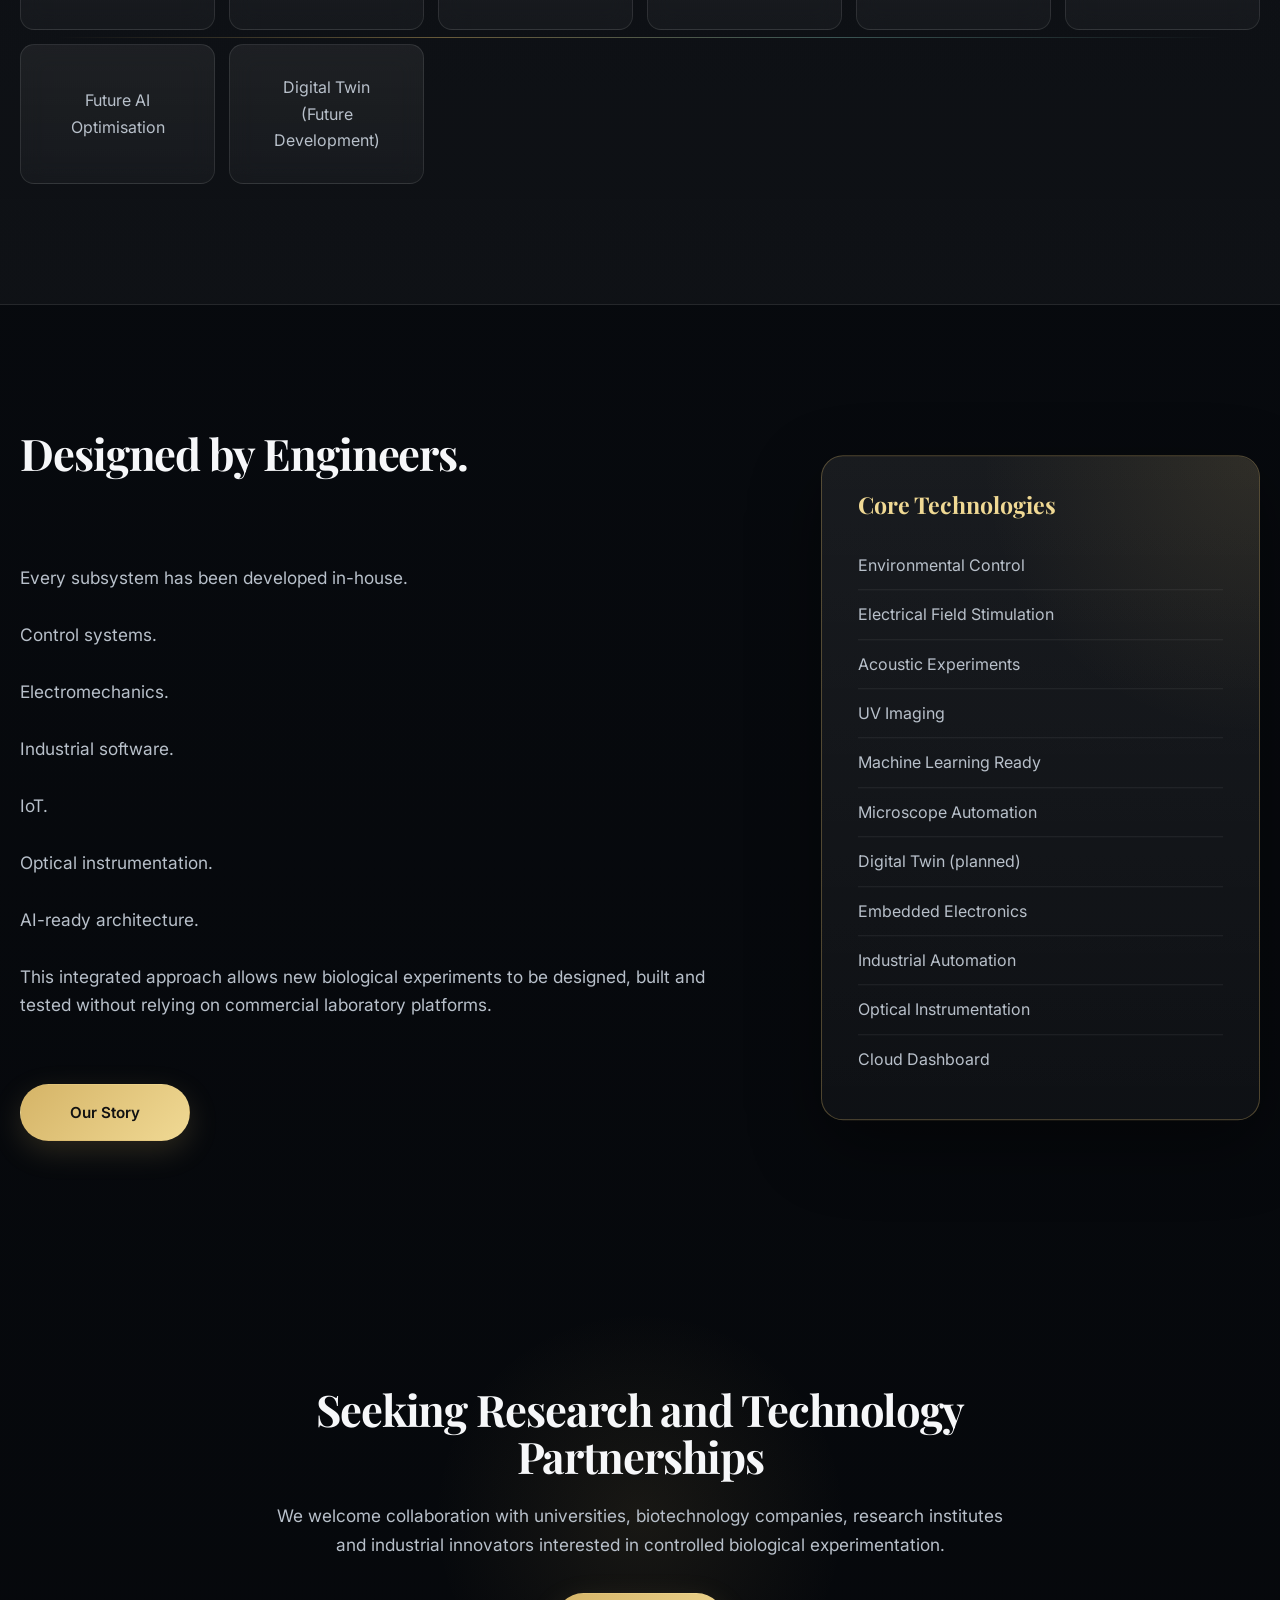
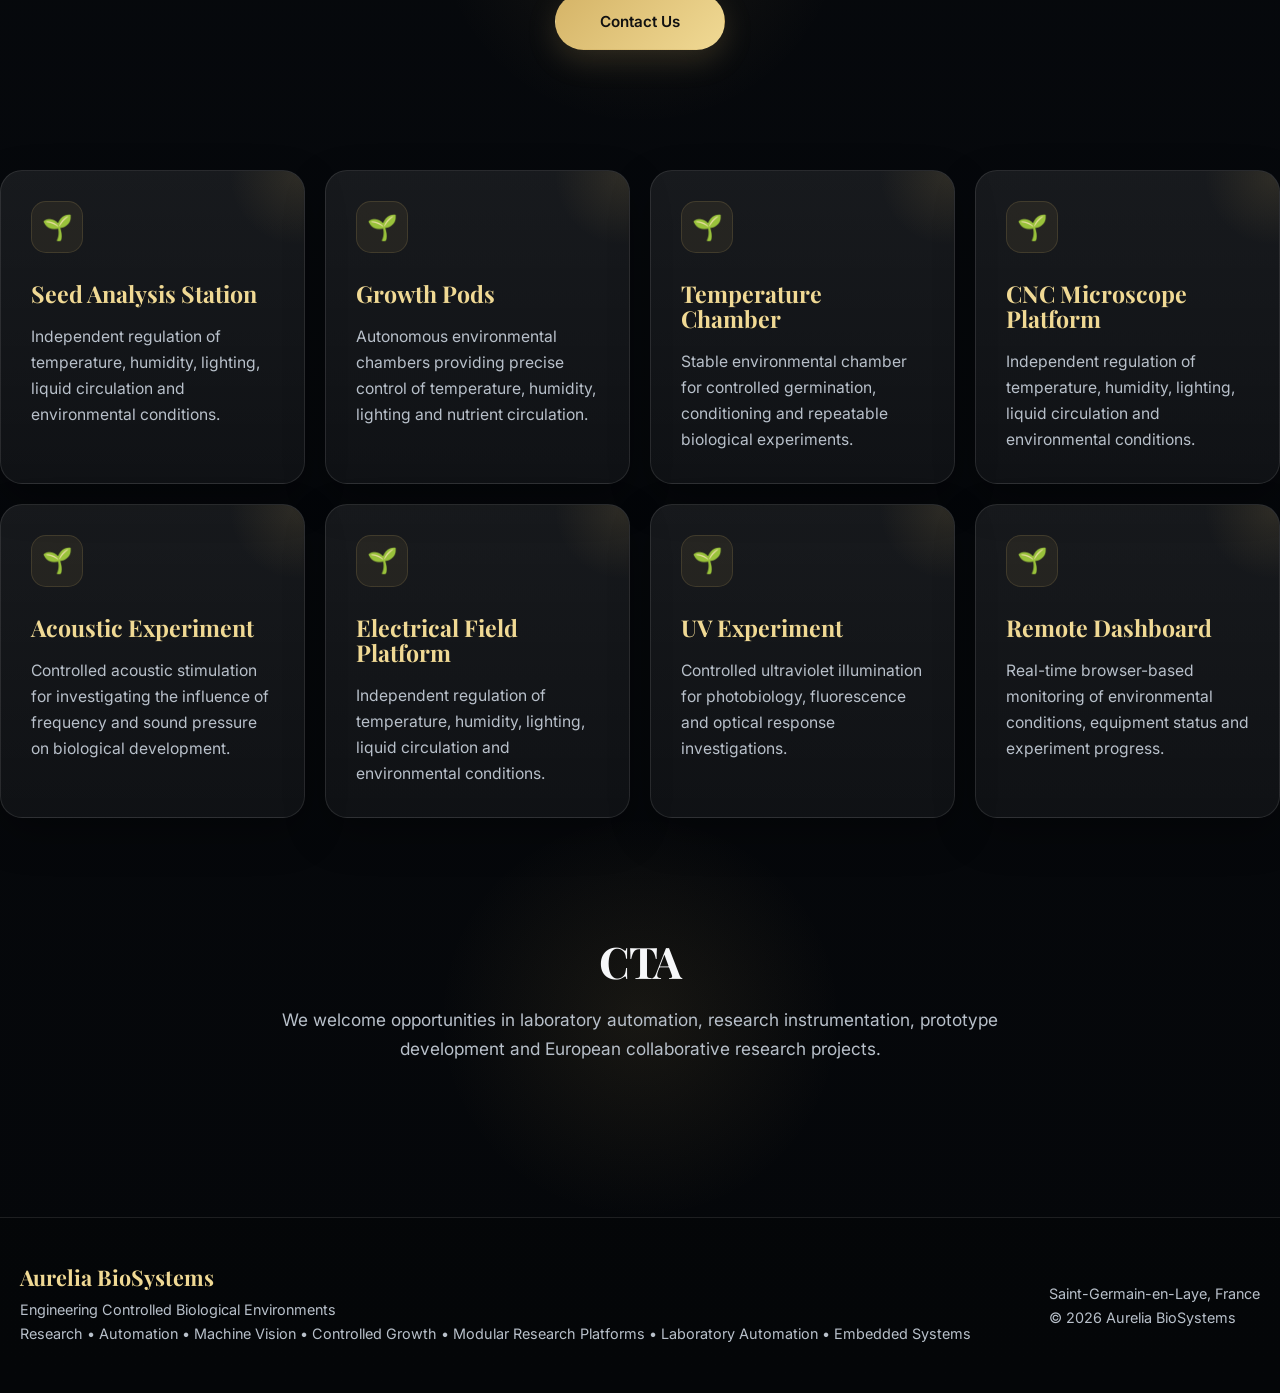
==== commit 5dcbaa75: "Add files via upload" ====
--- a/index.html
+++ b/index.html
@@ -42,7 +42,7 @@
 
 <li><a href="index.html" class="active">Home</a></li>
 <li><a href="technology.html">Technology</a></li>
-<li><a href="products.html">Experimental Modules</a></li>
+<li><a href="products.html">Research Modules</a></li>
 <li><a href="applications.html">Applications</a></li>
 <li><a href="research.html">Research</a></li>
 <li><a href="gallery.html">Gallery</a></li>
@@ -158,7 +158,7 @@
 </p>
 
 <h2>
-Current Experimental Modules
+Current Experimental Research Modules
 </h2>
 <p>
 The current platform consists of independent experimental modules which can operate individually or be combined into larger automated research systems.
@@ -366,7 +366,7 @@
 
 <h2>
 
-Looking for a Research Partner?
+Seeking Research and Technology Partnerships
 
 </h2>
 
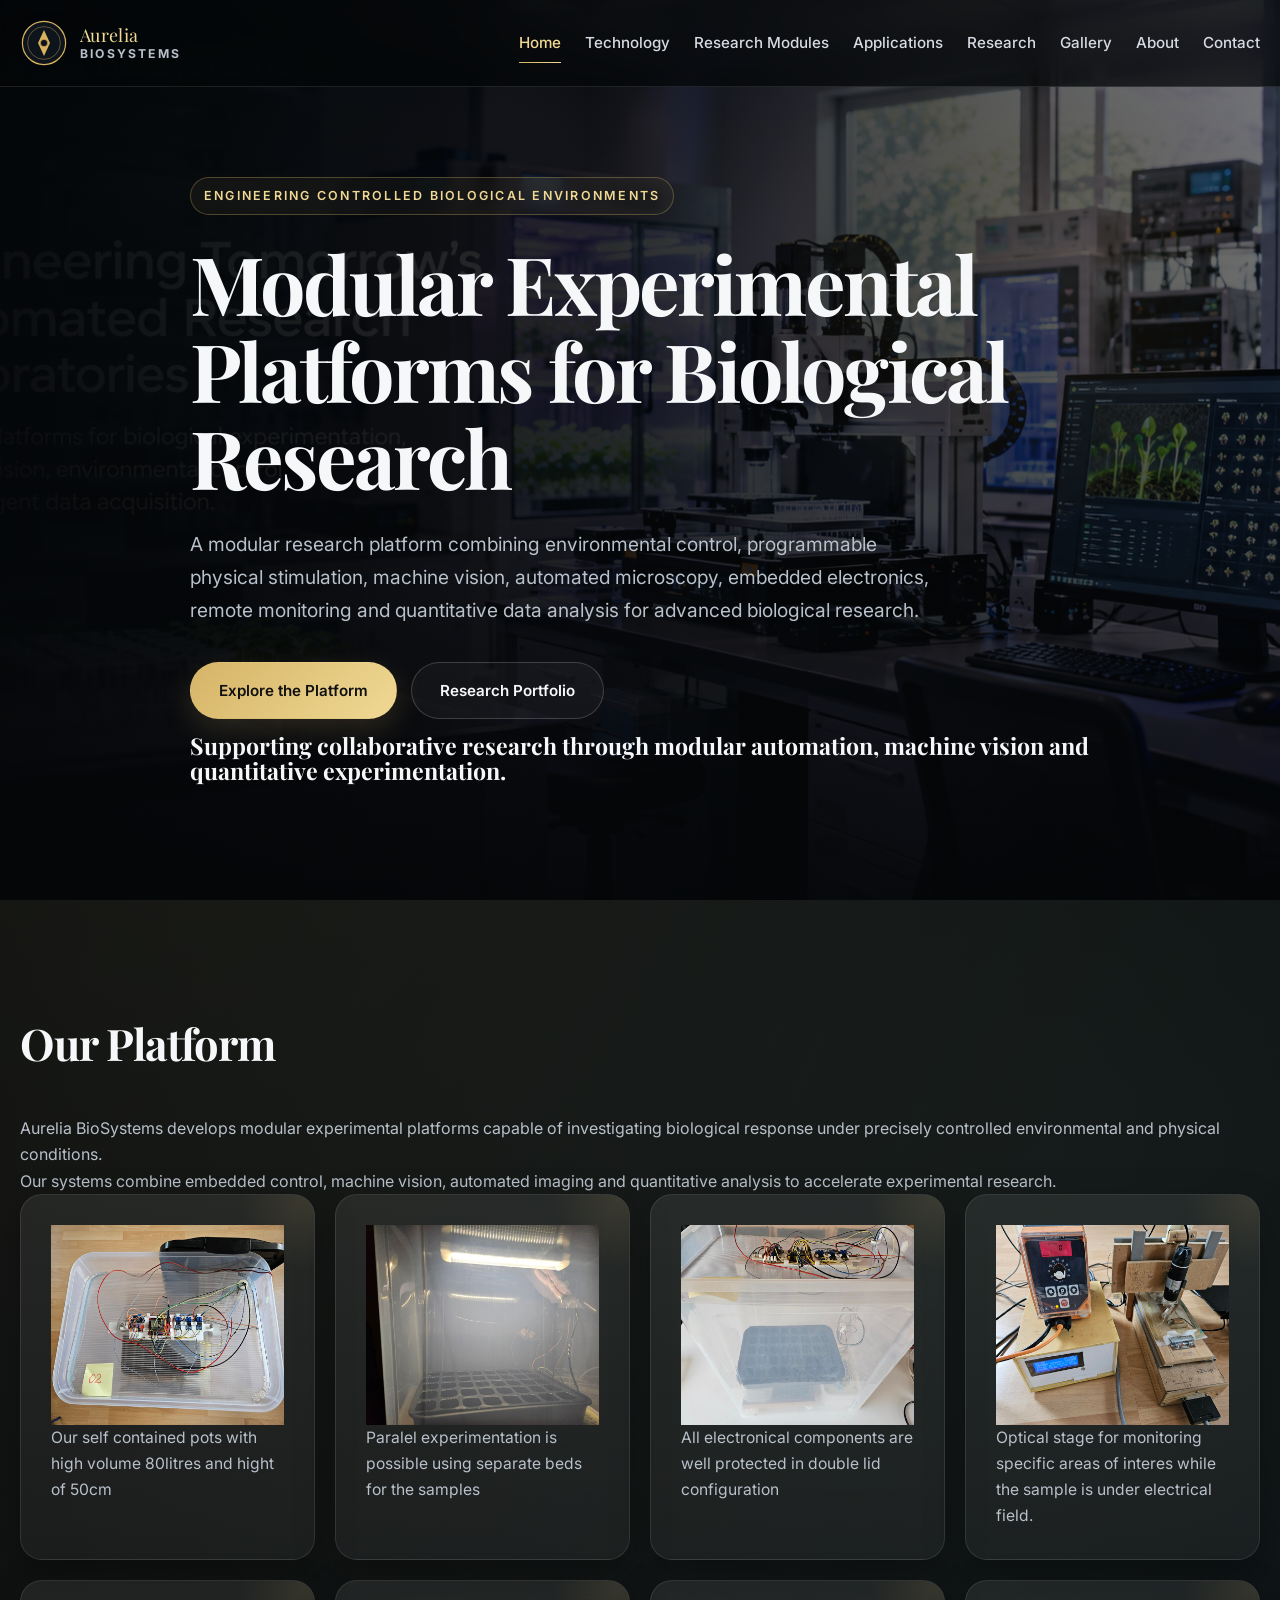
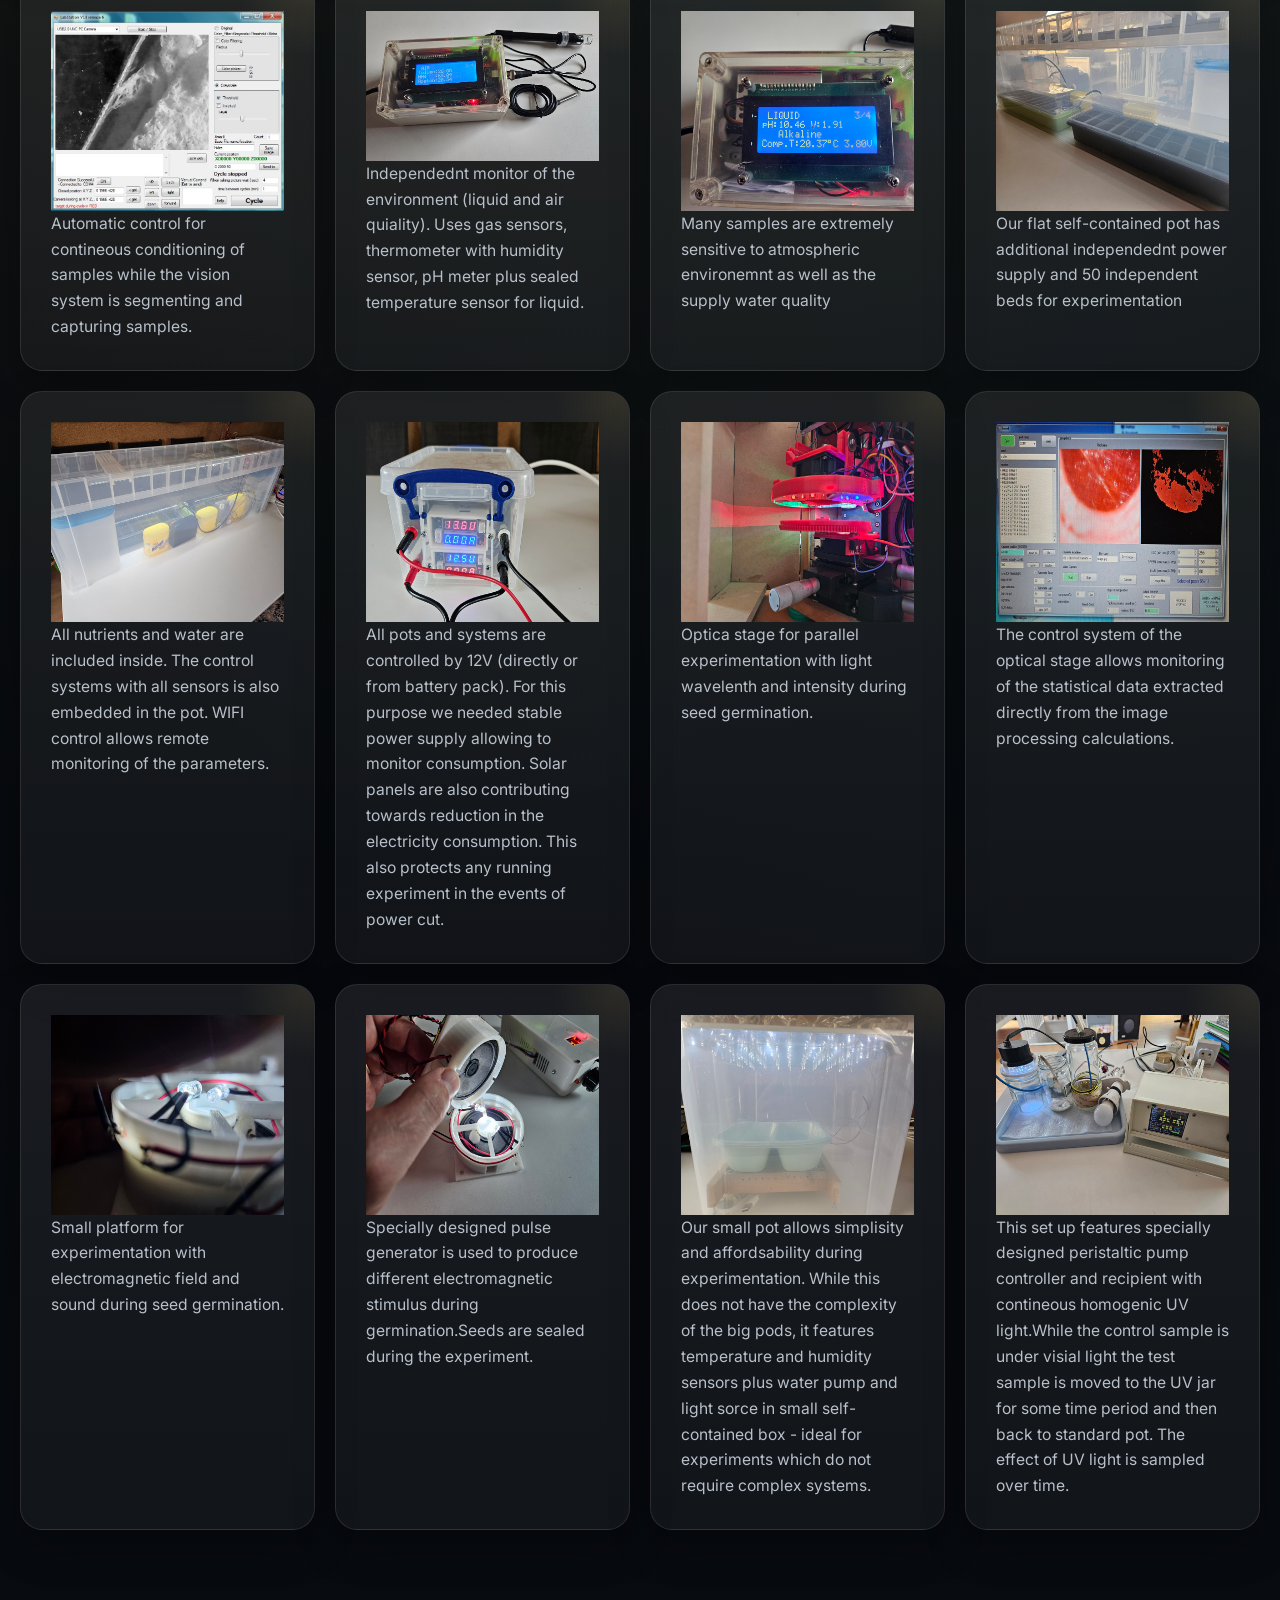
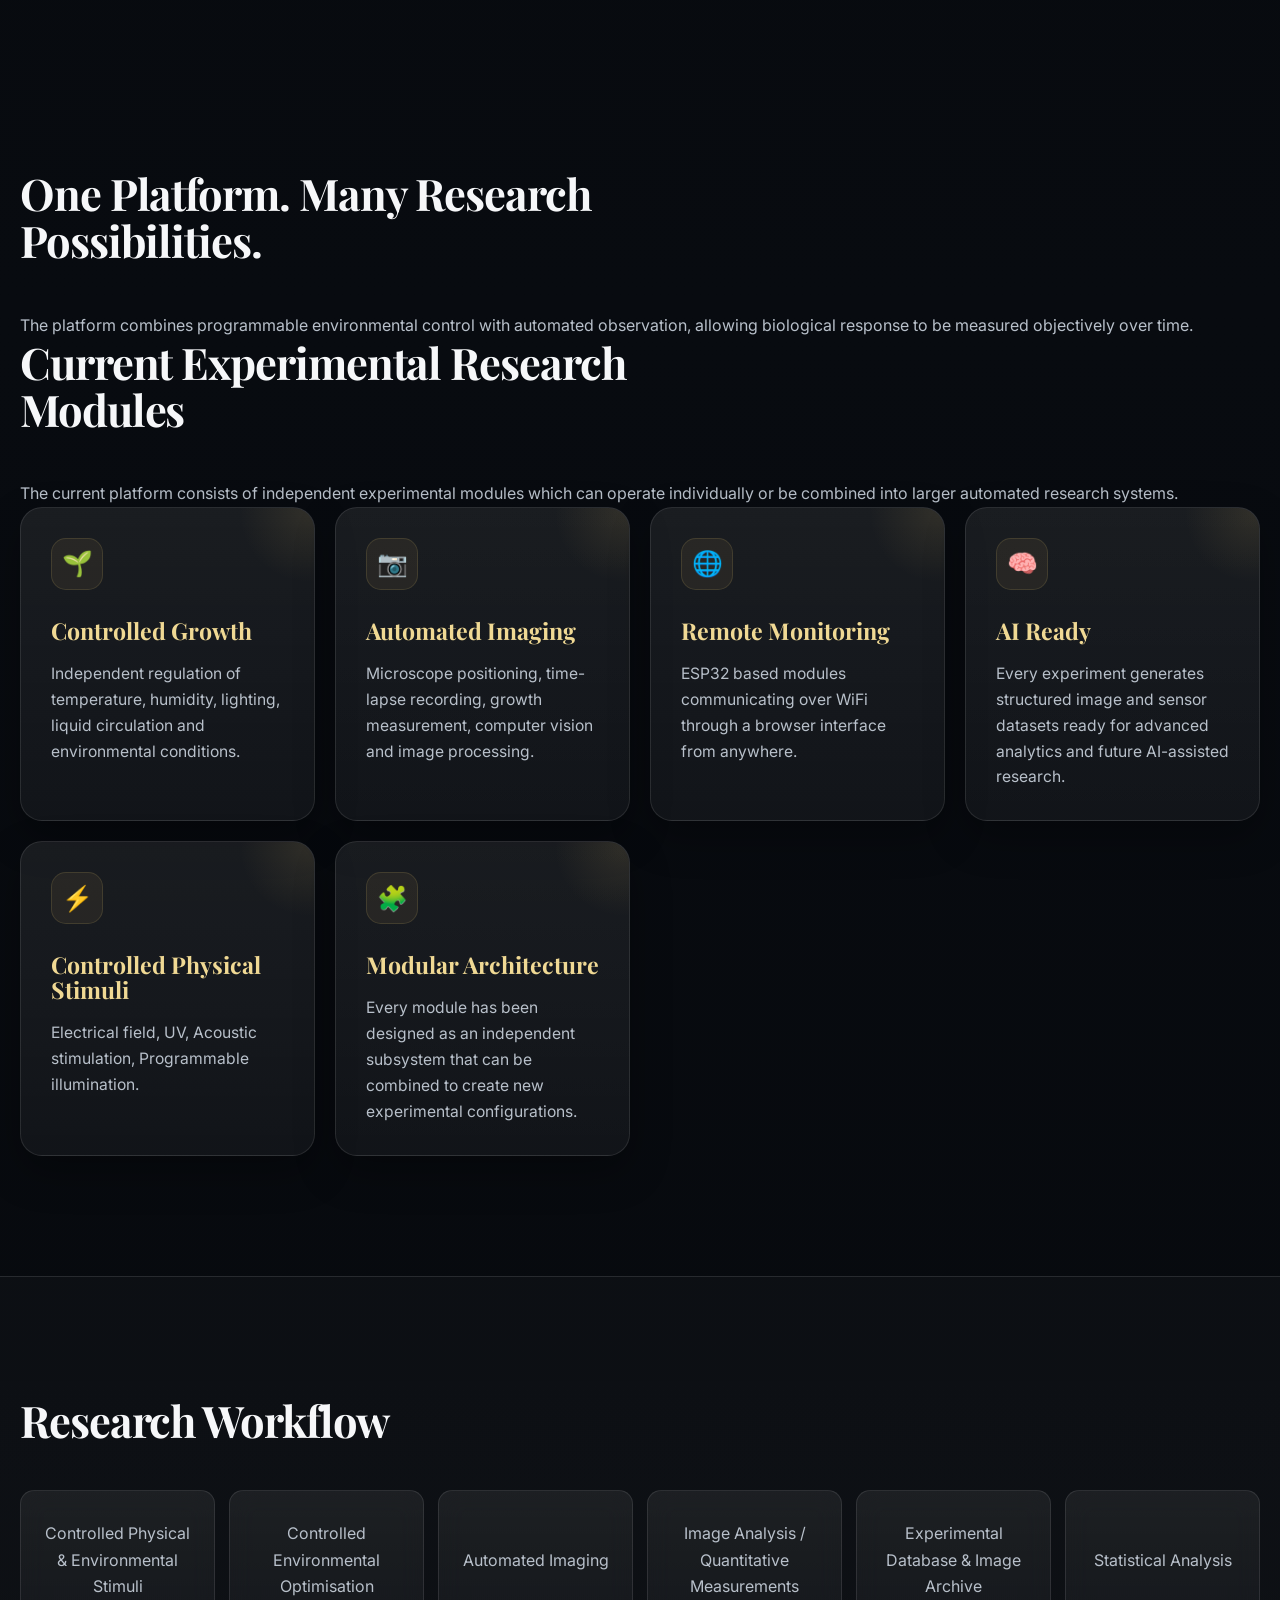
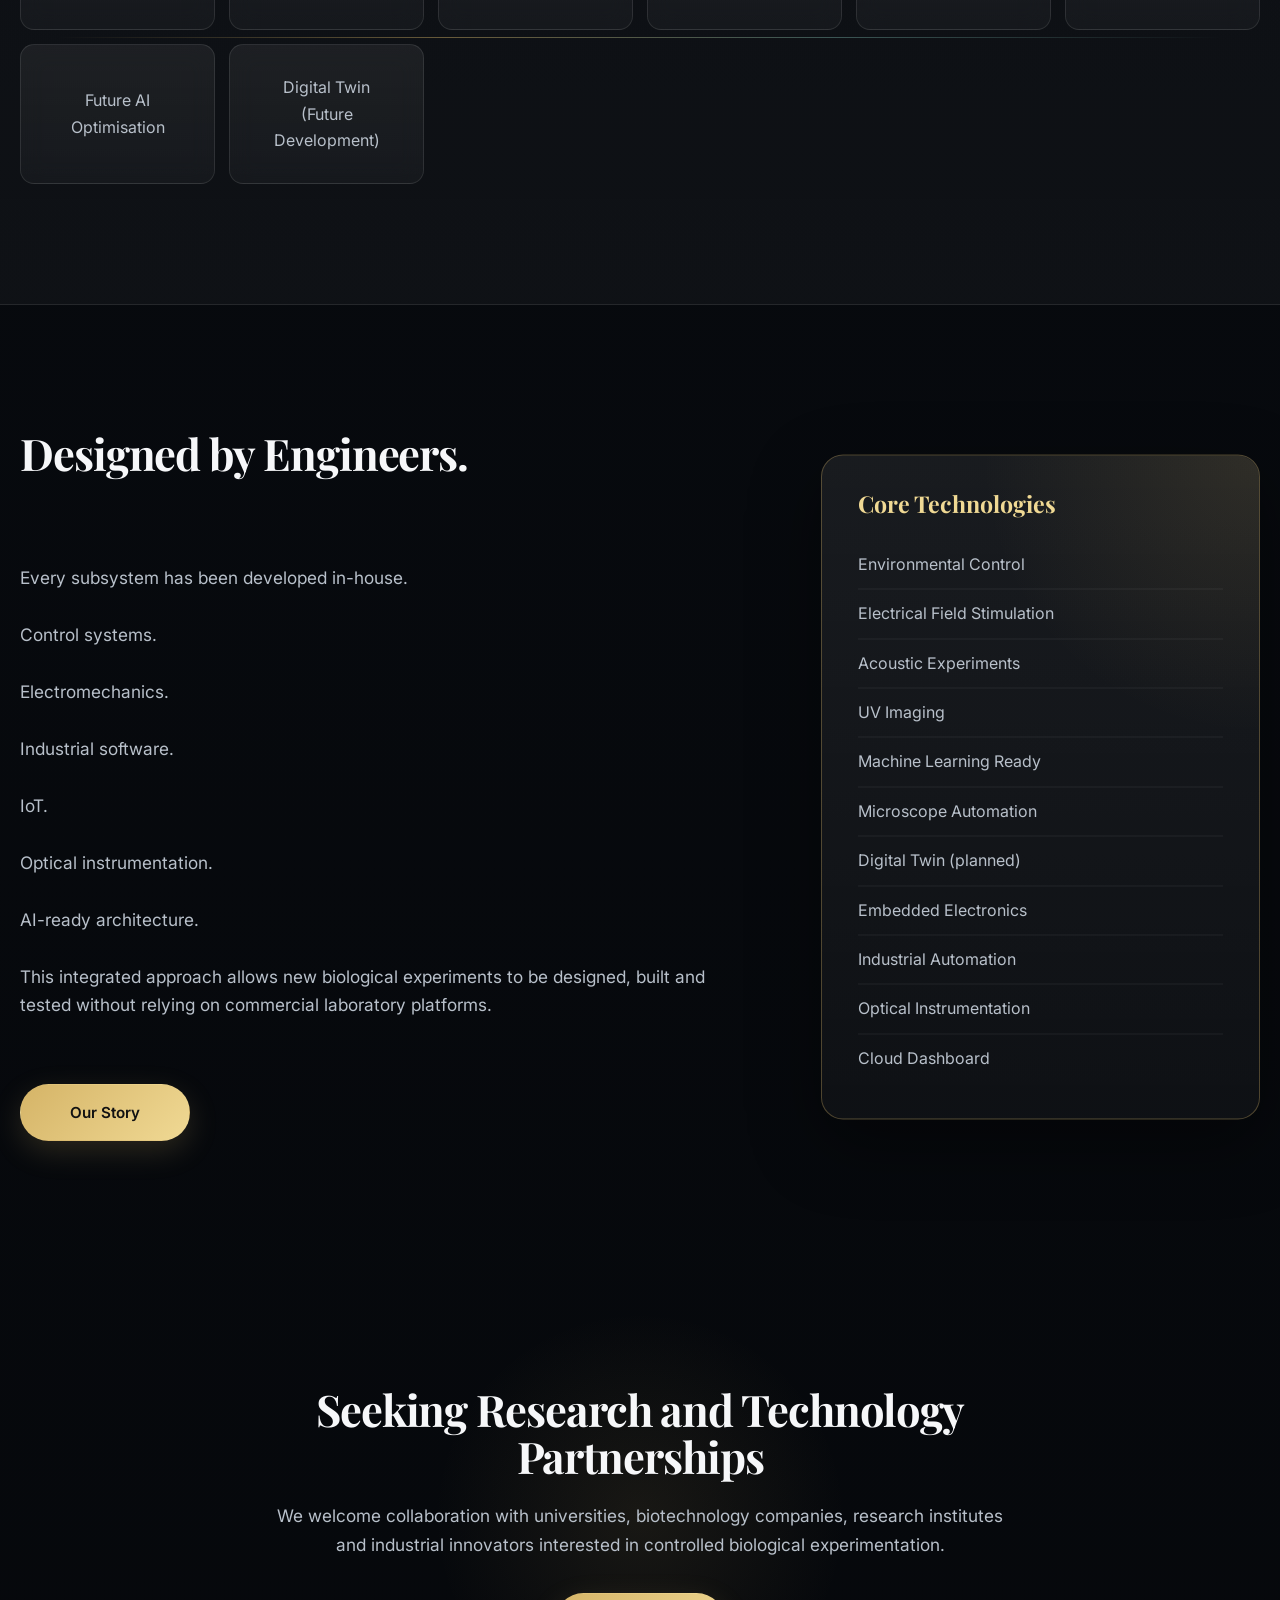
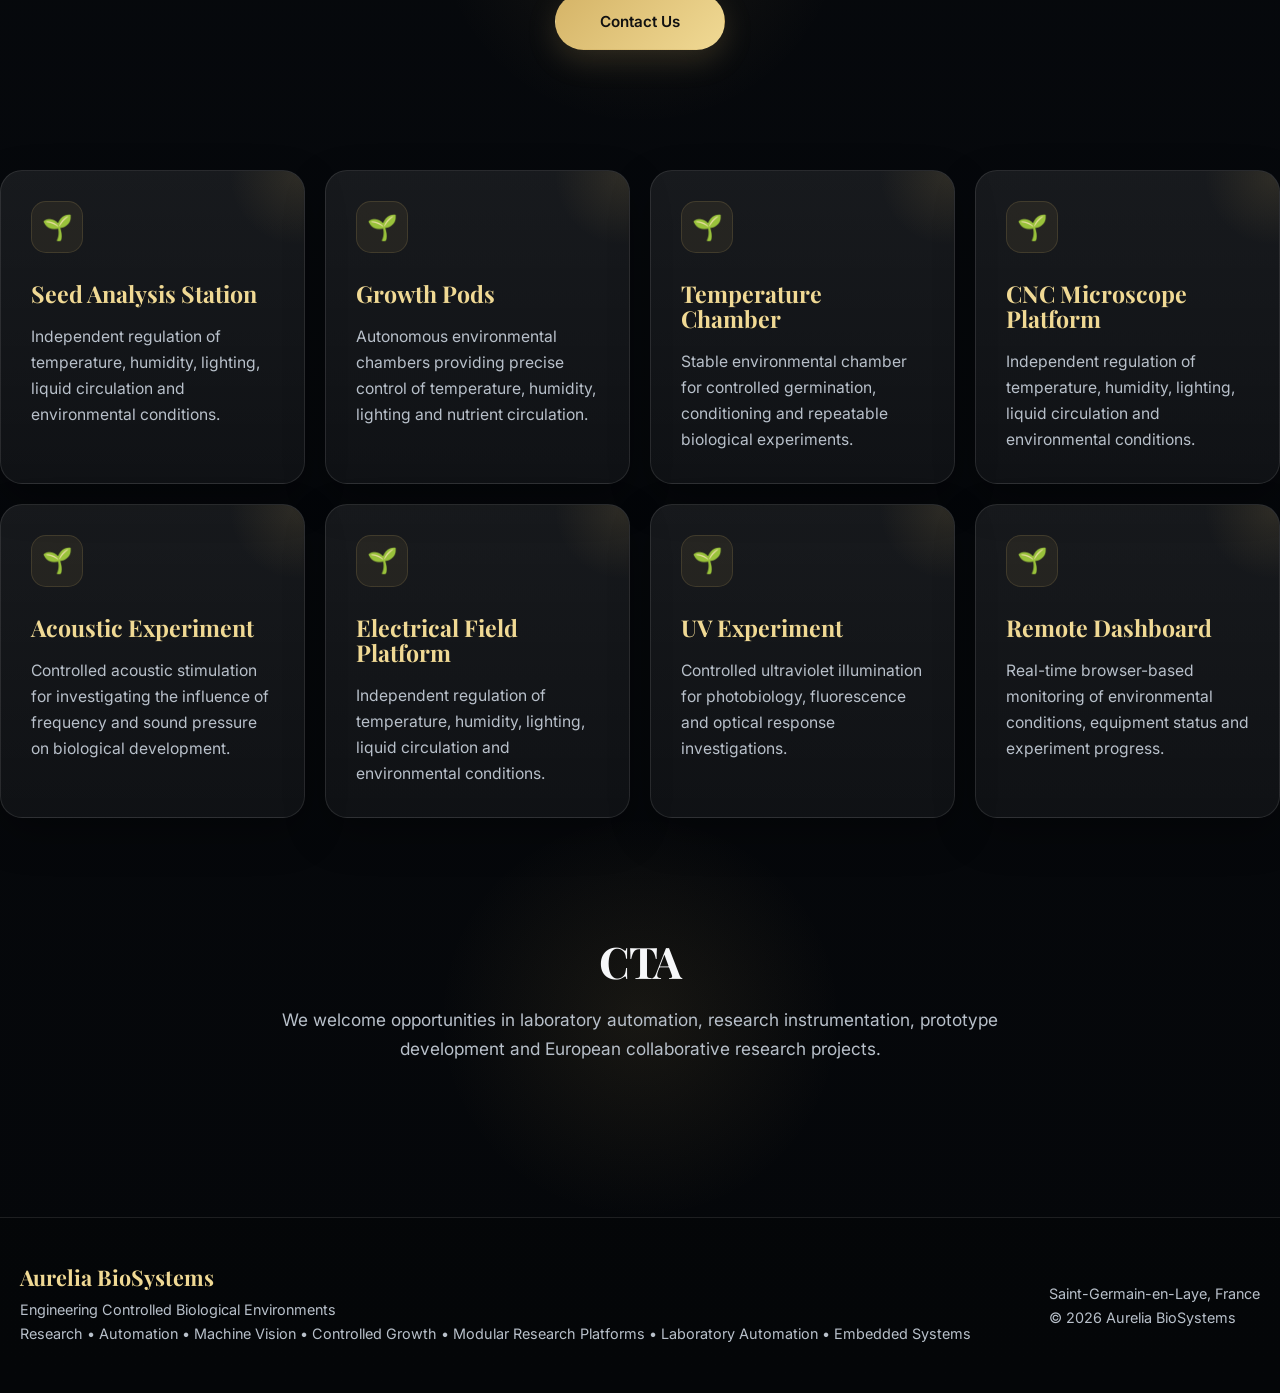
==== commit d8b47a4e: "Add files via upload" ====
--- a/index.html
+++ b/index.html
@@ -128,7 +128,7 @@
         <div class="card"><img src="images/CNC_area_of_interest/20260909_113658s.jpg" alt="big_pot" width="300" height="200"> <p>Optical stage for monitoring specific areas of interes while the sample is under electrical field.</p></div>
         <div class="card"><img src="images/CNC_area_of_interest/Untitleed2Ws.jpg" alt="big_pot" width="300" height="200"><p>Automatic control for contineous conditioning of samples while the vision system is segmenting and capturing samples. </p> </div> 
         <div class="card"><img src="images/environmental_gas_water_control/20260908_164731as.jpg" alt="big_pot" width="300" height="150"><p>Independednt monitor of the environment (liquid and air quiality). Uses gas sensors, thermometer with humidity sensor, pH meter plus sealed temperature sensor for liquid.</p> </div>
-        <div class="card"><img src="images/environmental_gas_water_control/20260908_164715as.jpg" alt="big_pot" width="300" height="200"><p>Many samples are extremely sensitive to atmospheric environemnt as well as the supply water qiality </p></div>
+        <div class="card"><img src="images/environmental_gas_water_control/20260908_164715as.jpg" alt="big_pot" width="300" height="200"><p>Many samples are extremely sensitive to atmospheric environemnt as well as the supply water quality </p></div>
         <div class="card"><img src="images/Medium_pot/20260908_181418s.jpg" alt="big_pot" width="300" height="200"><p>Our flat self-contained pot has additional independednt power supply and 50 independent beds for experimentation  </p></div>
         <div class="card"><img src="images/Medium_pot/20260908_181637s.jpg" alt="big_pot" width="300" height="200"><p>All nutrients and water are included inside. The control systems with all sensors is also embedded in the pot. WIFI control allows remote monitoring of the parameters. </p></div>
         <div class="card"><img src="images/power_supply/20260908_175001s.jpg" alt="big_pot" width="300" height="200"><p>All pots and systems are controlled by 12V (directly or from battery pack). For this purpose we needed stable power supply allowing to monitor consumption. Solar panels are also contributing towards reduction in the electricity consumption. This also protects any running experiment in the events of power cut. </p></div>
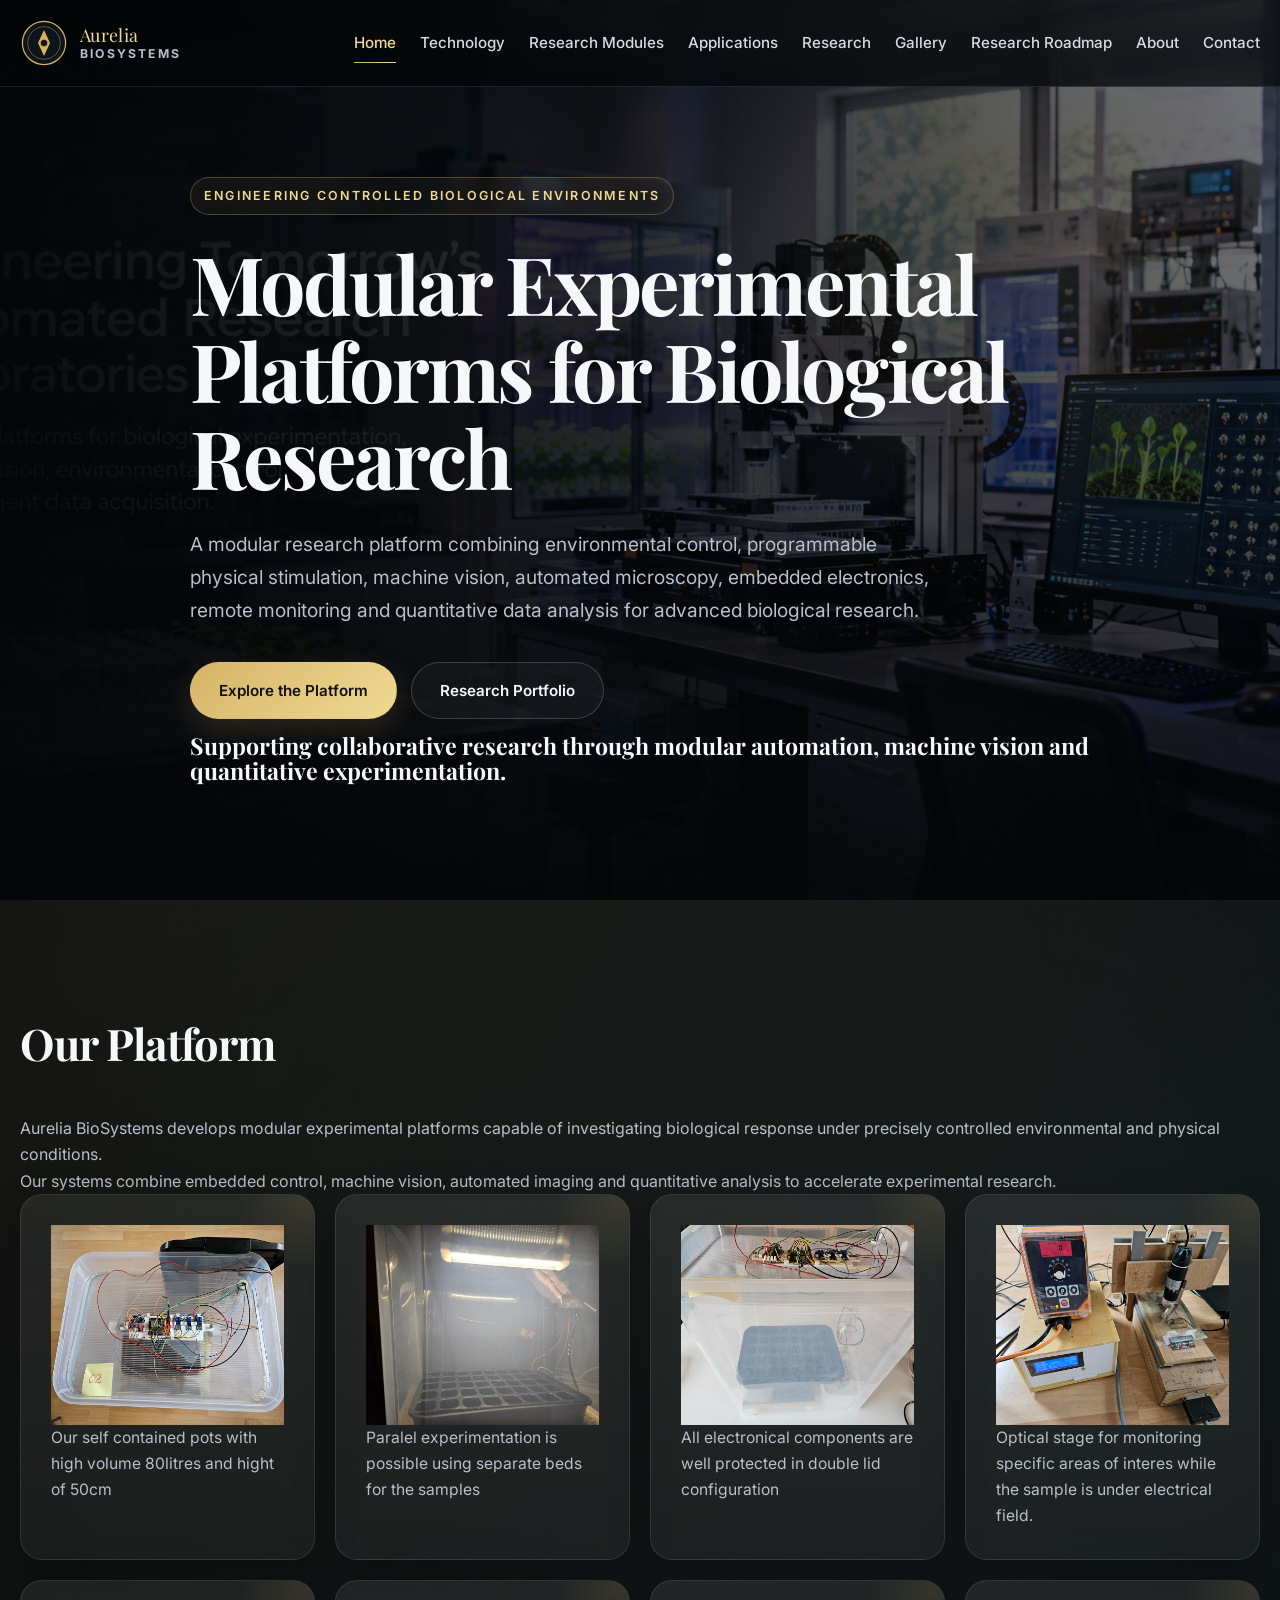
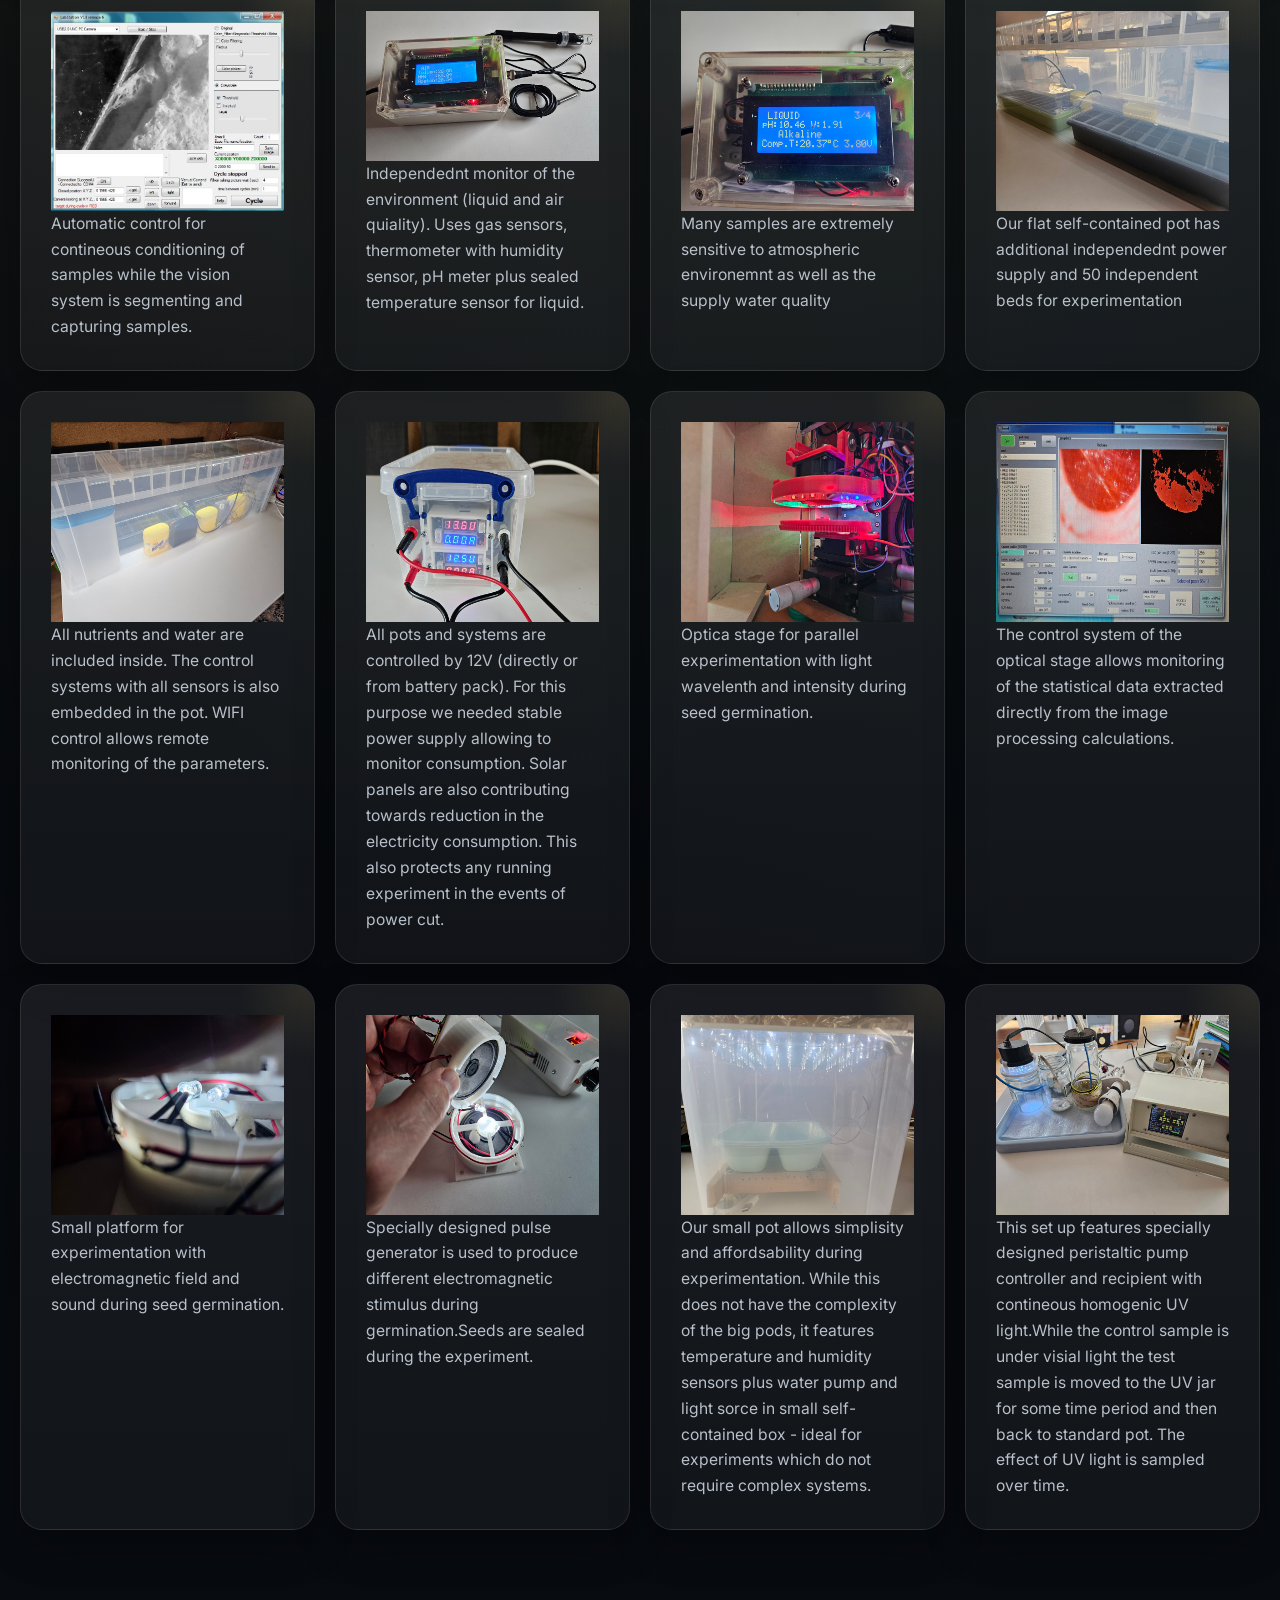
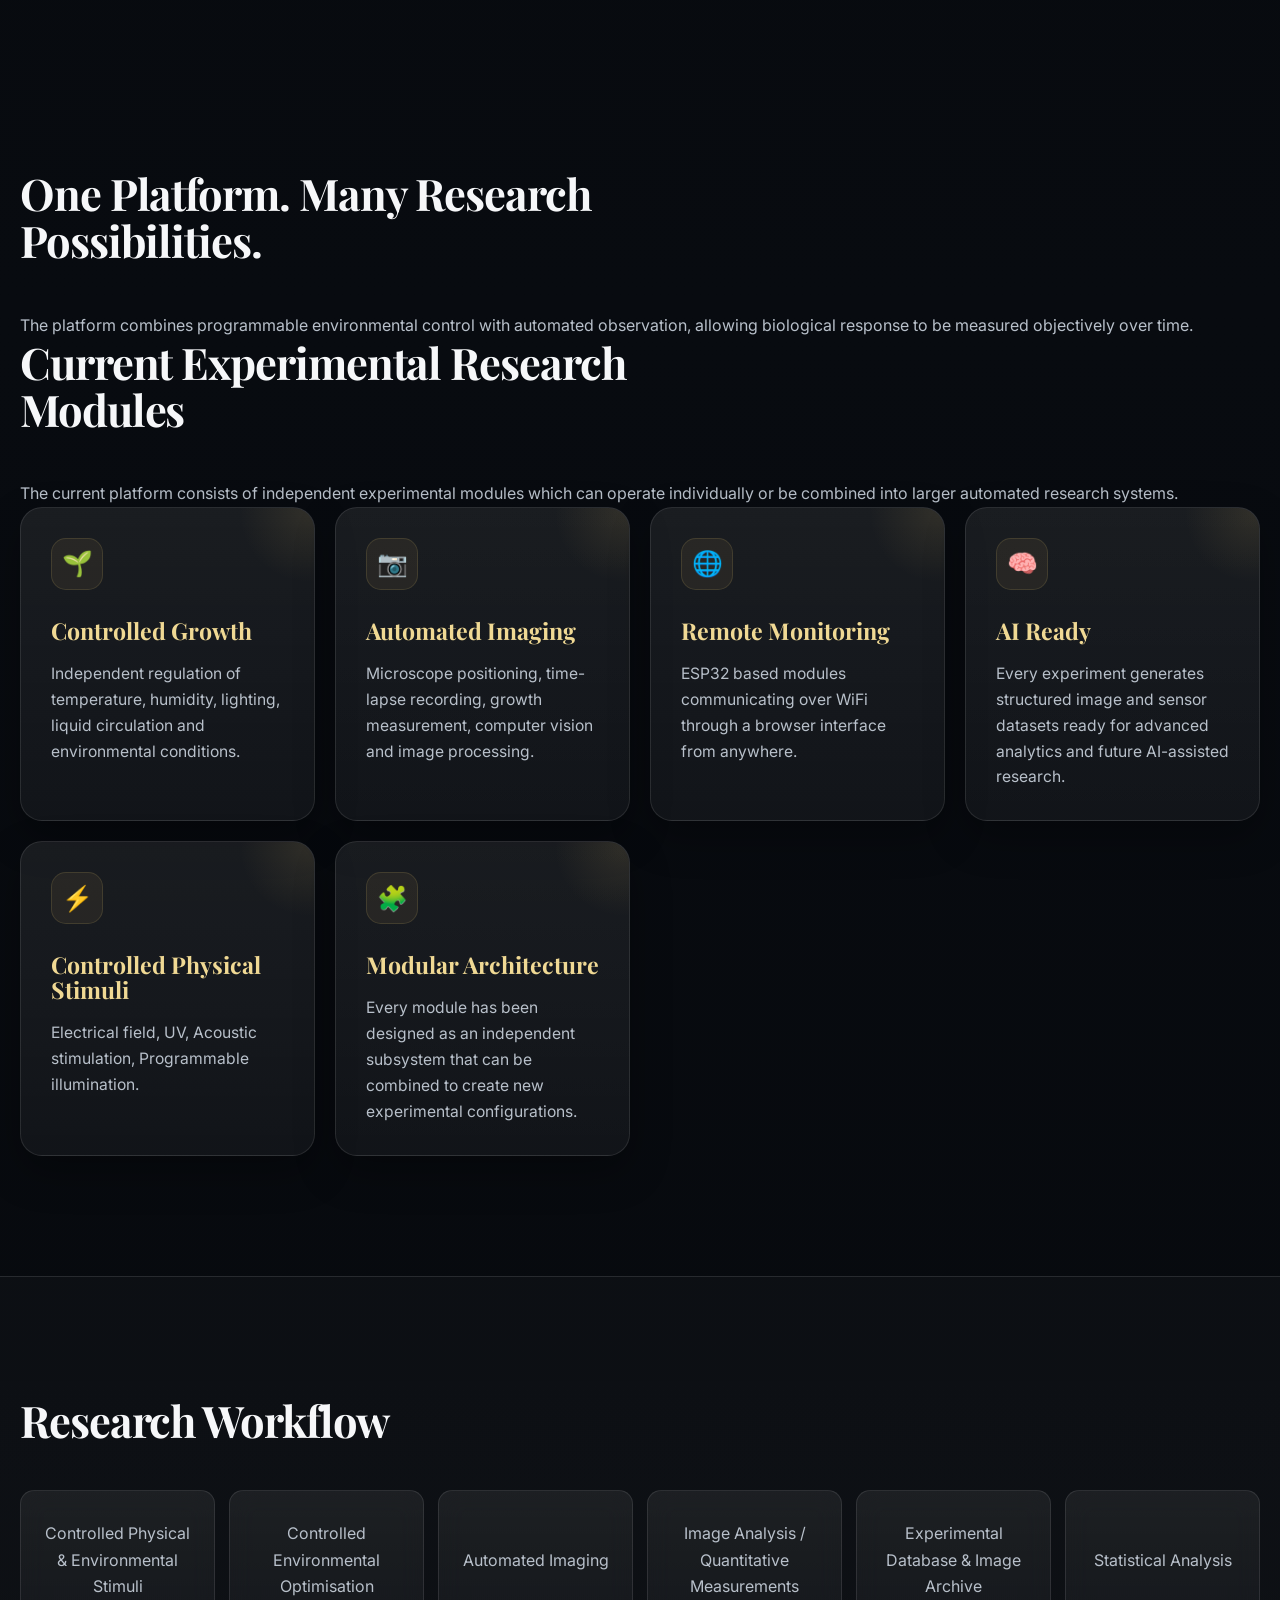
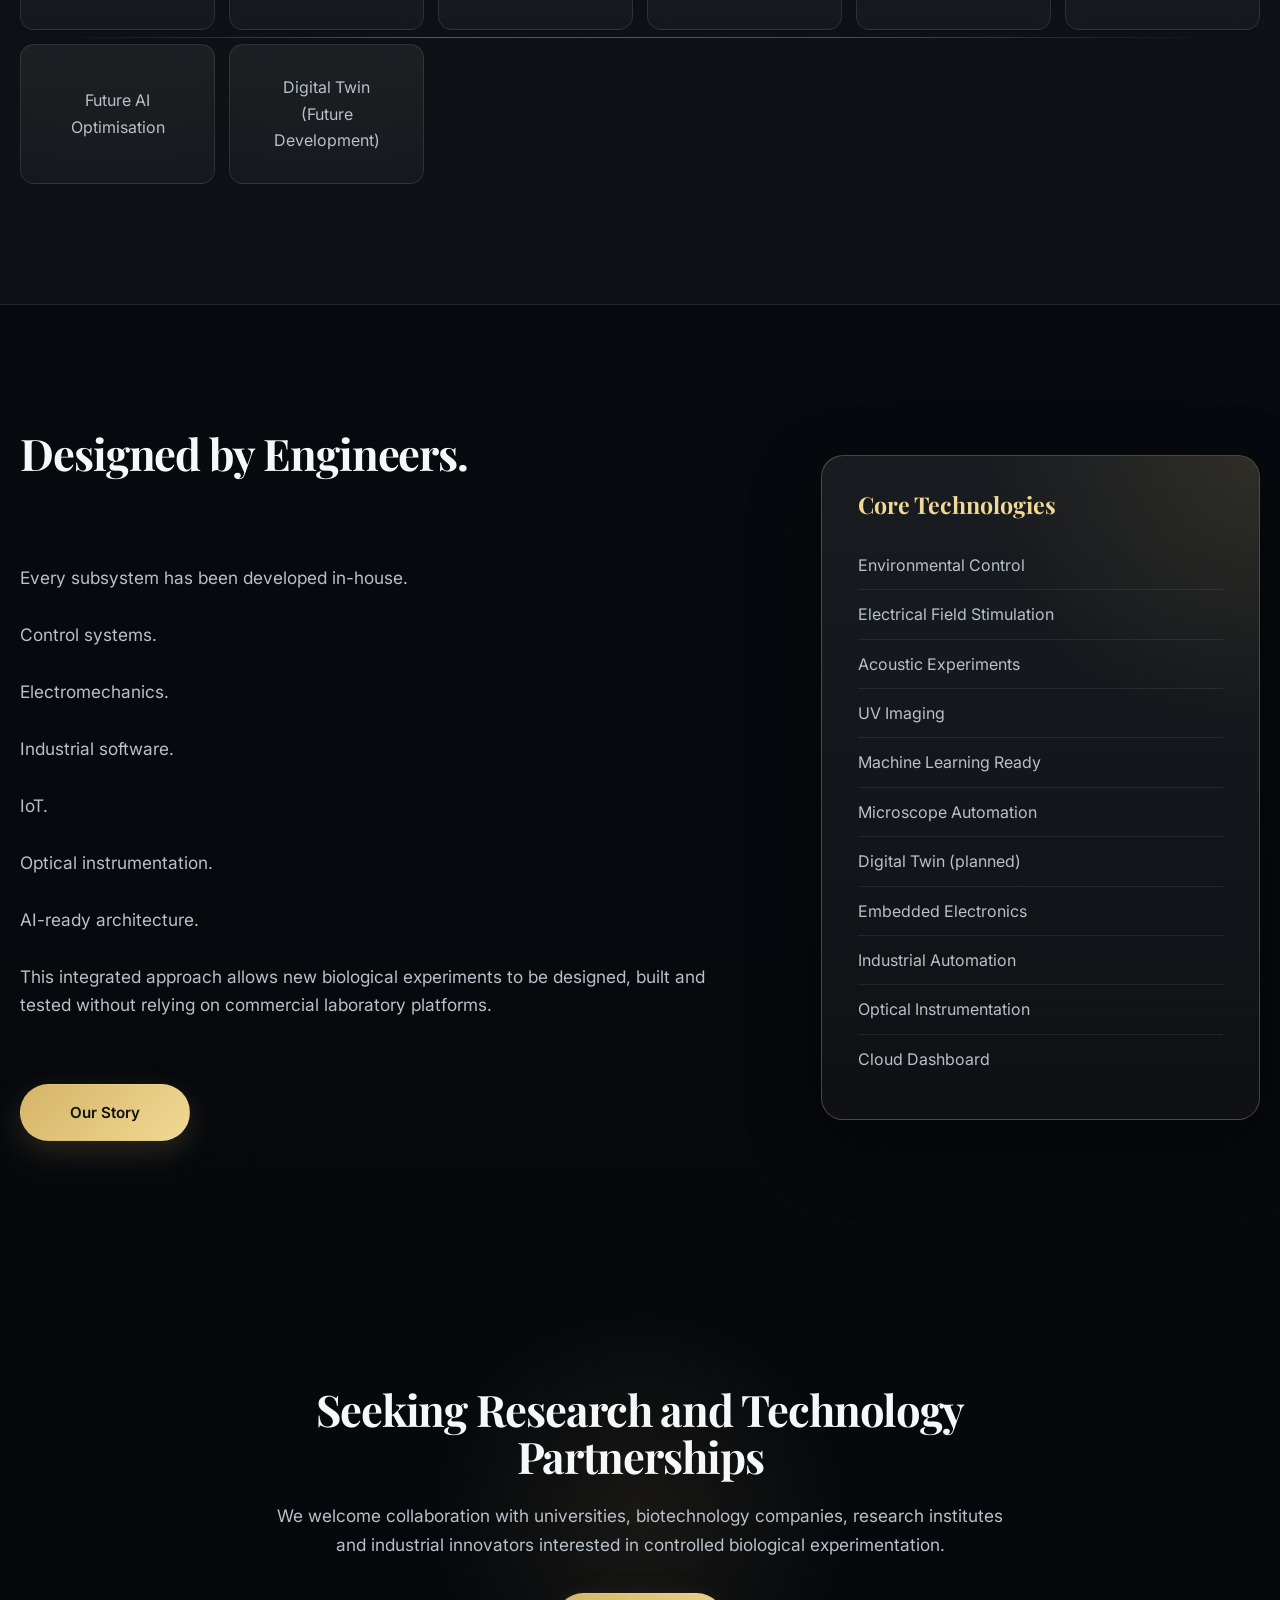
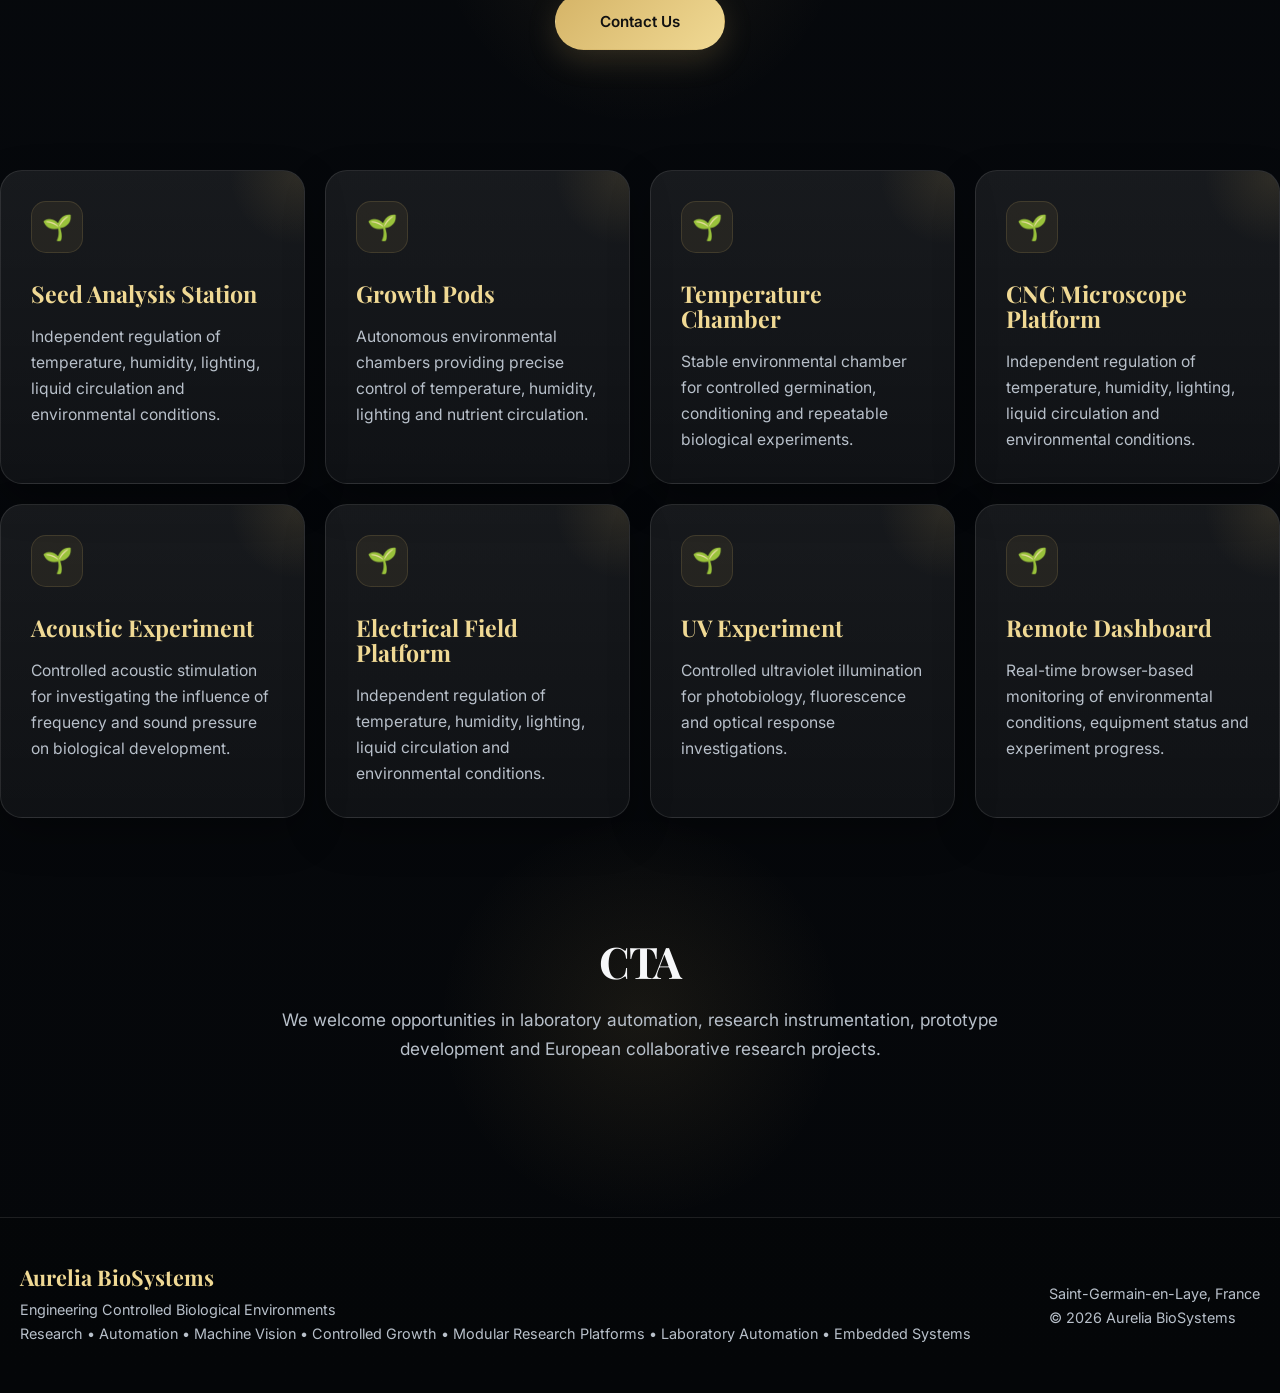
==== commit 7b4c8e5e: "Add files via upload" ====
--- a/index.html
+++ b/index.html
@@ -46,6 +46,7 @@
 <li><a href="applications.html">Applications</a></li>
 <li><a href="research.html">Research</a></li>
 <li><a href="gallery.html">Gallery</a></li>
+<li><a href="research_roadmap.html">Research Roadmap</a></li>
 <li><a href="about.html">About</a></li>
 <li><a href="contact.html">Contact</a></li>
 
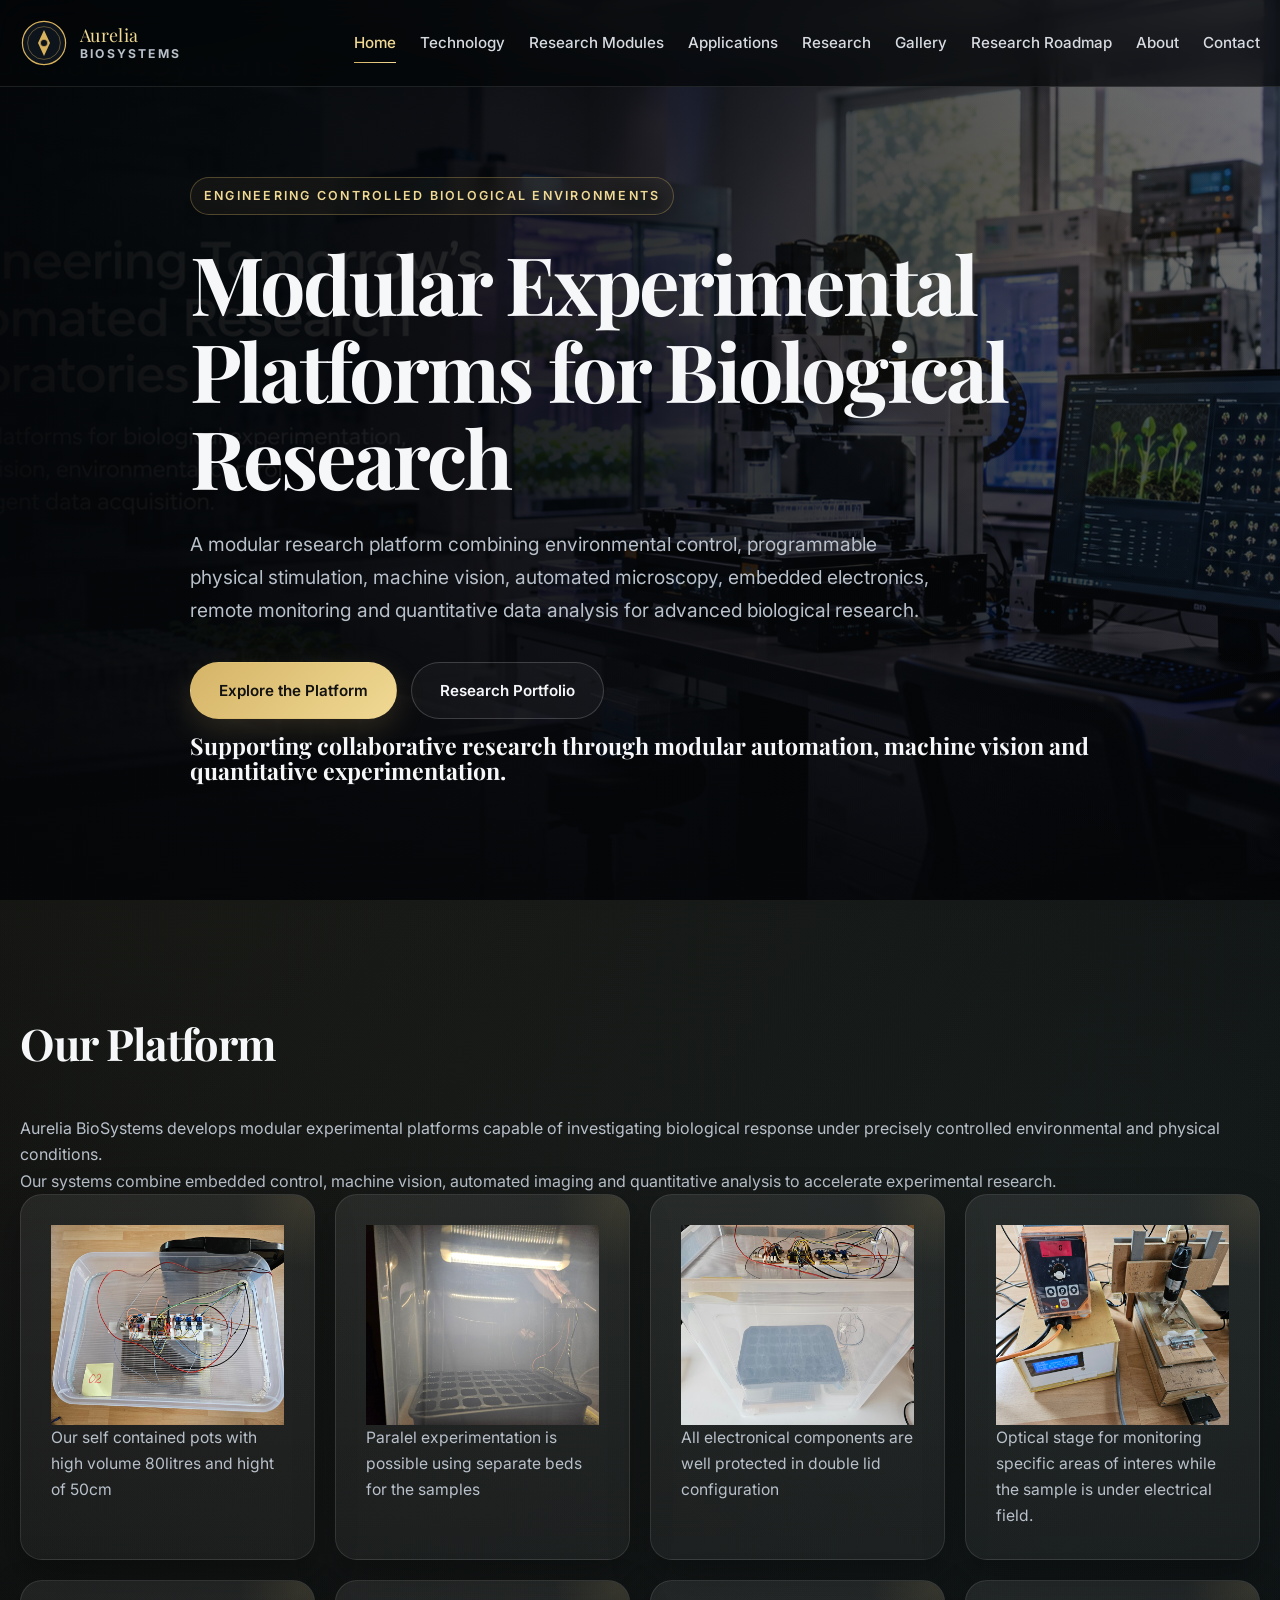
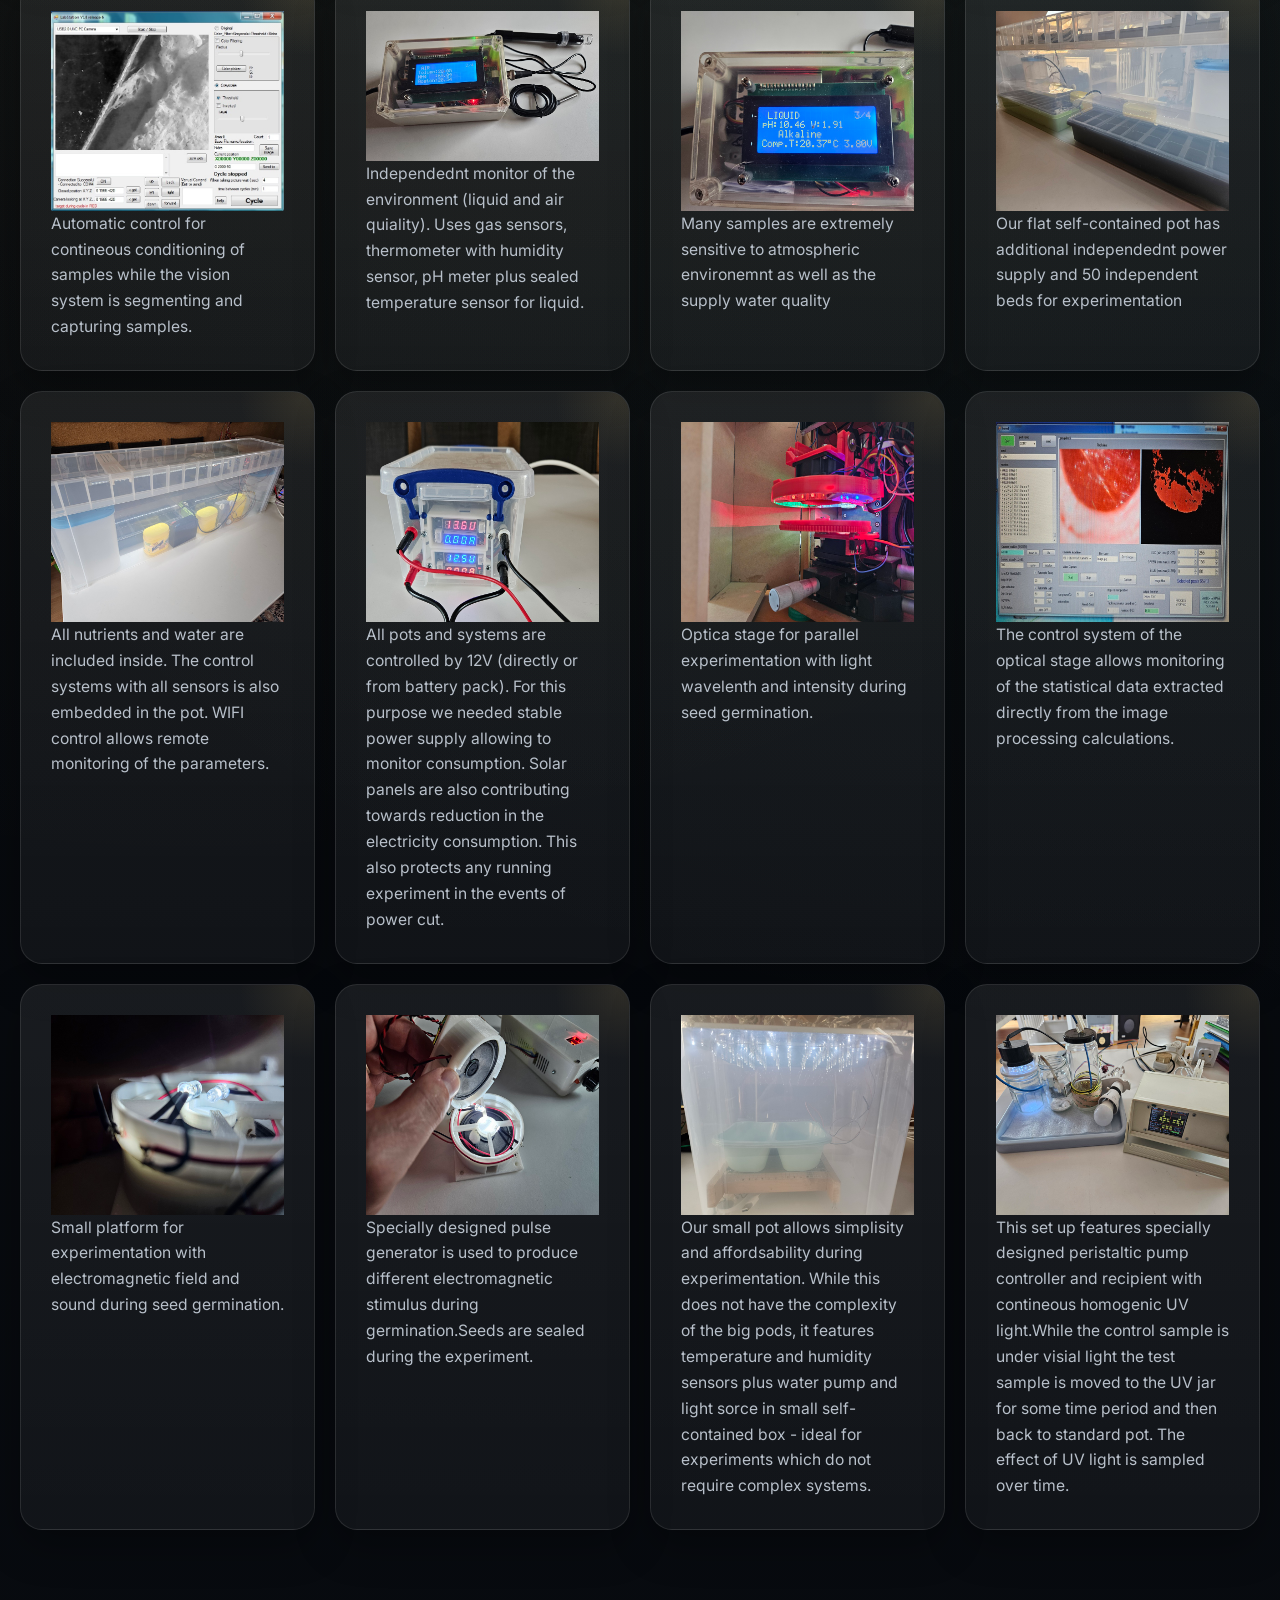
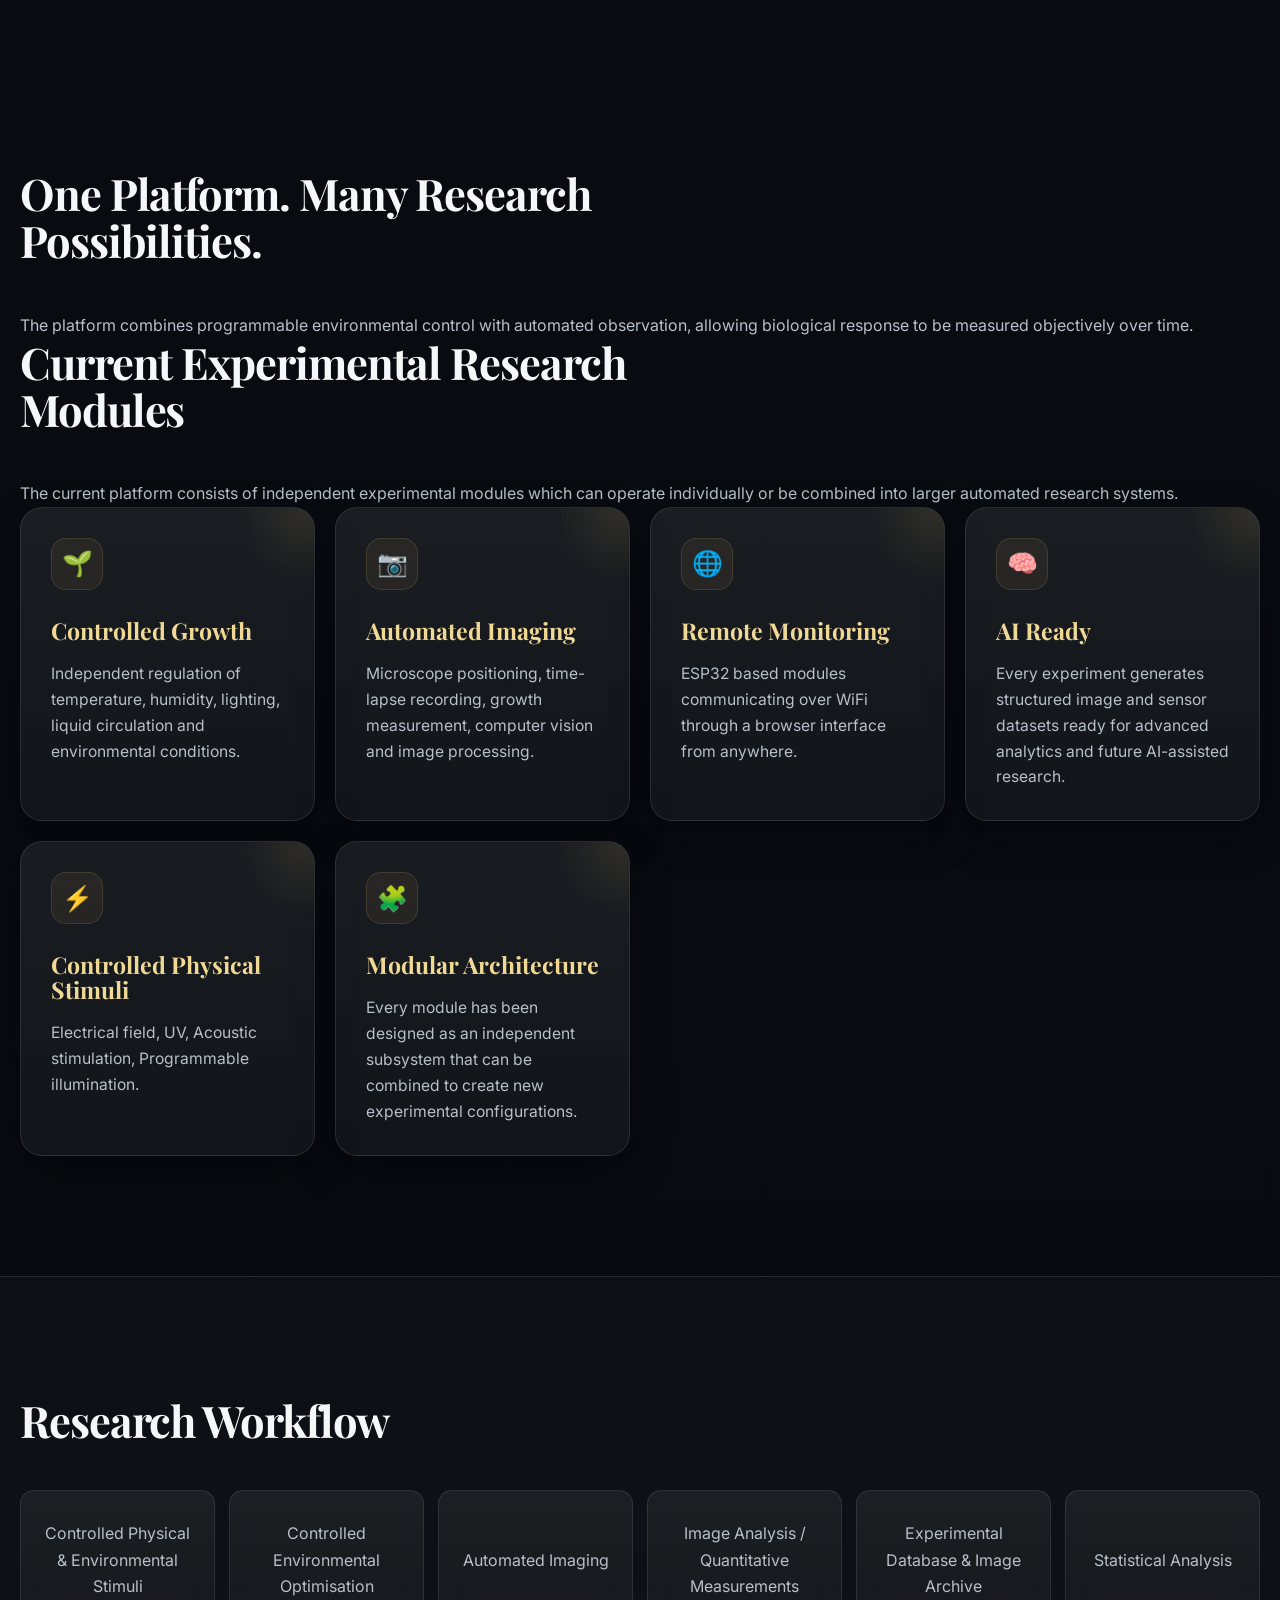
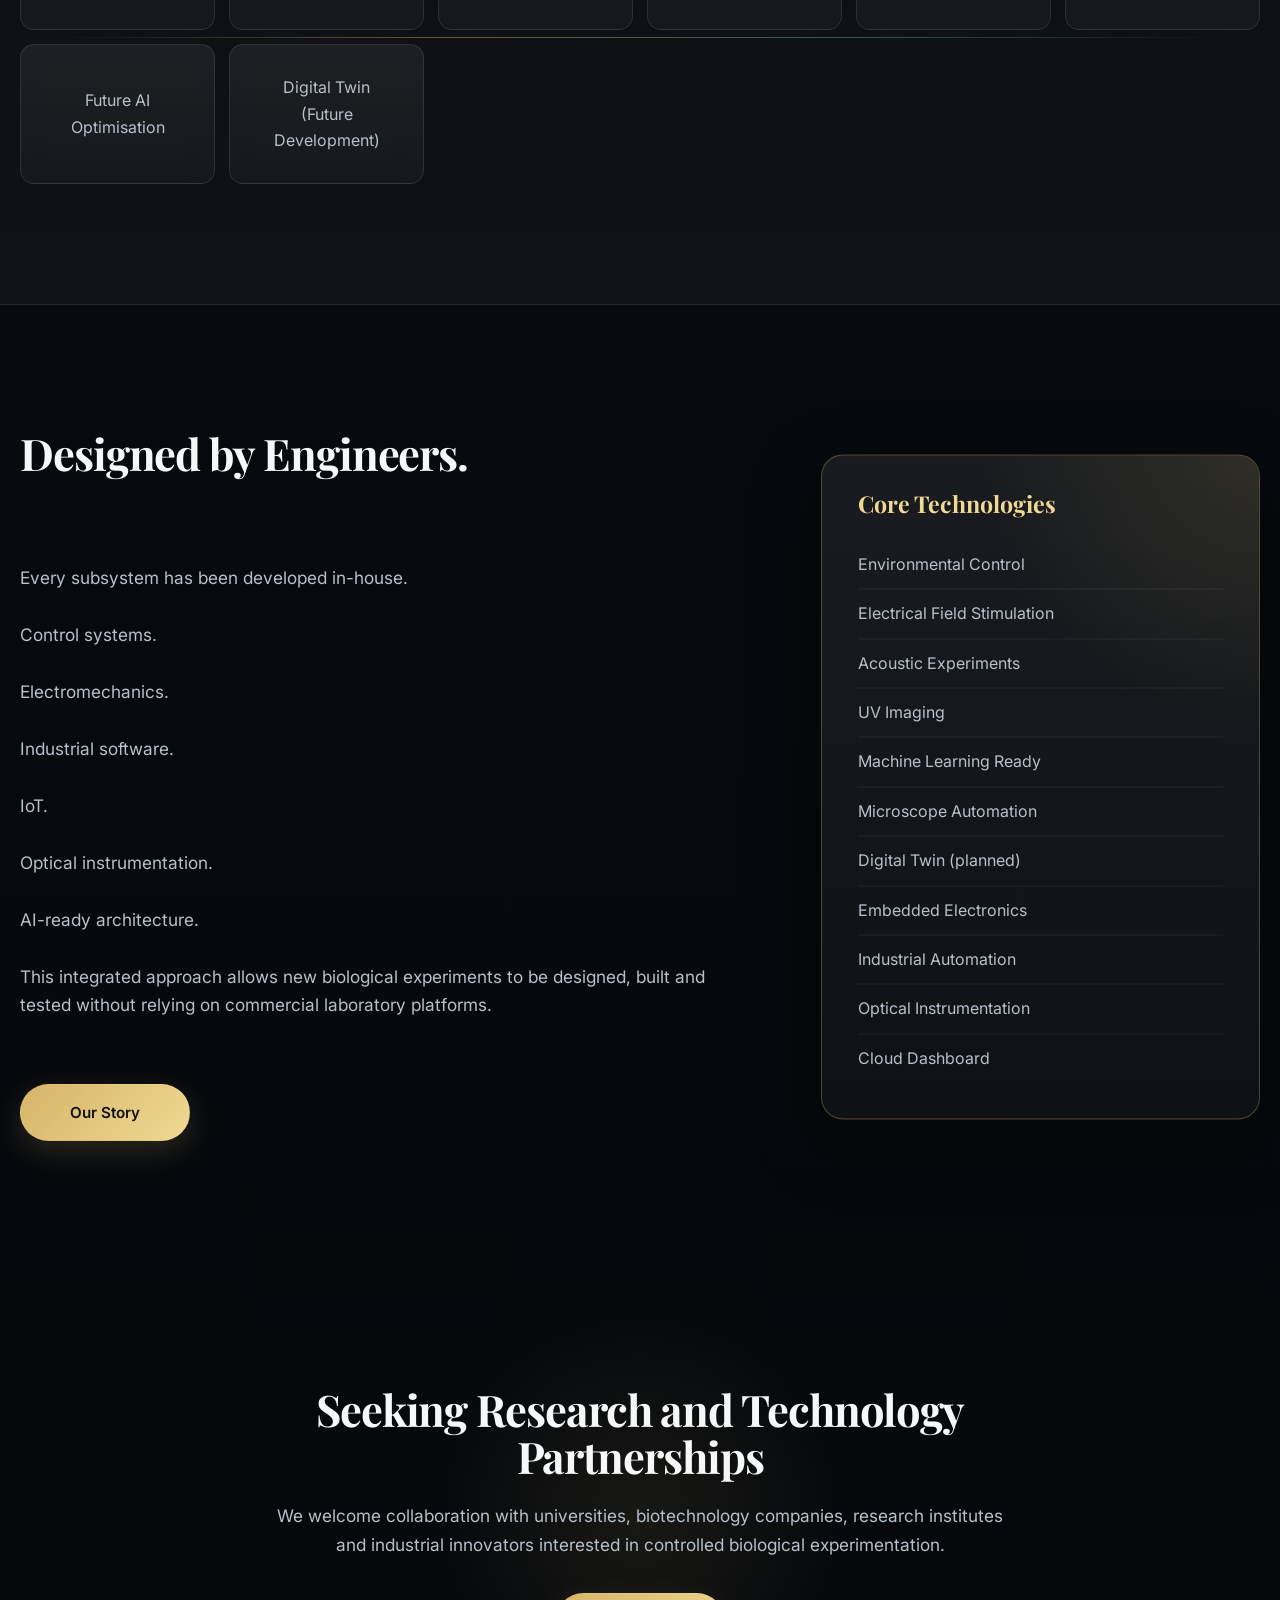
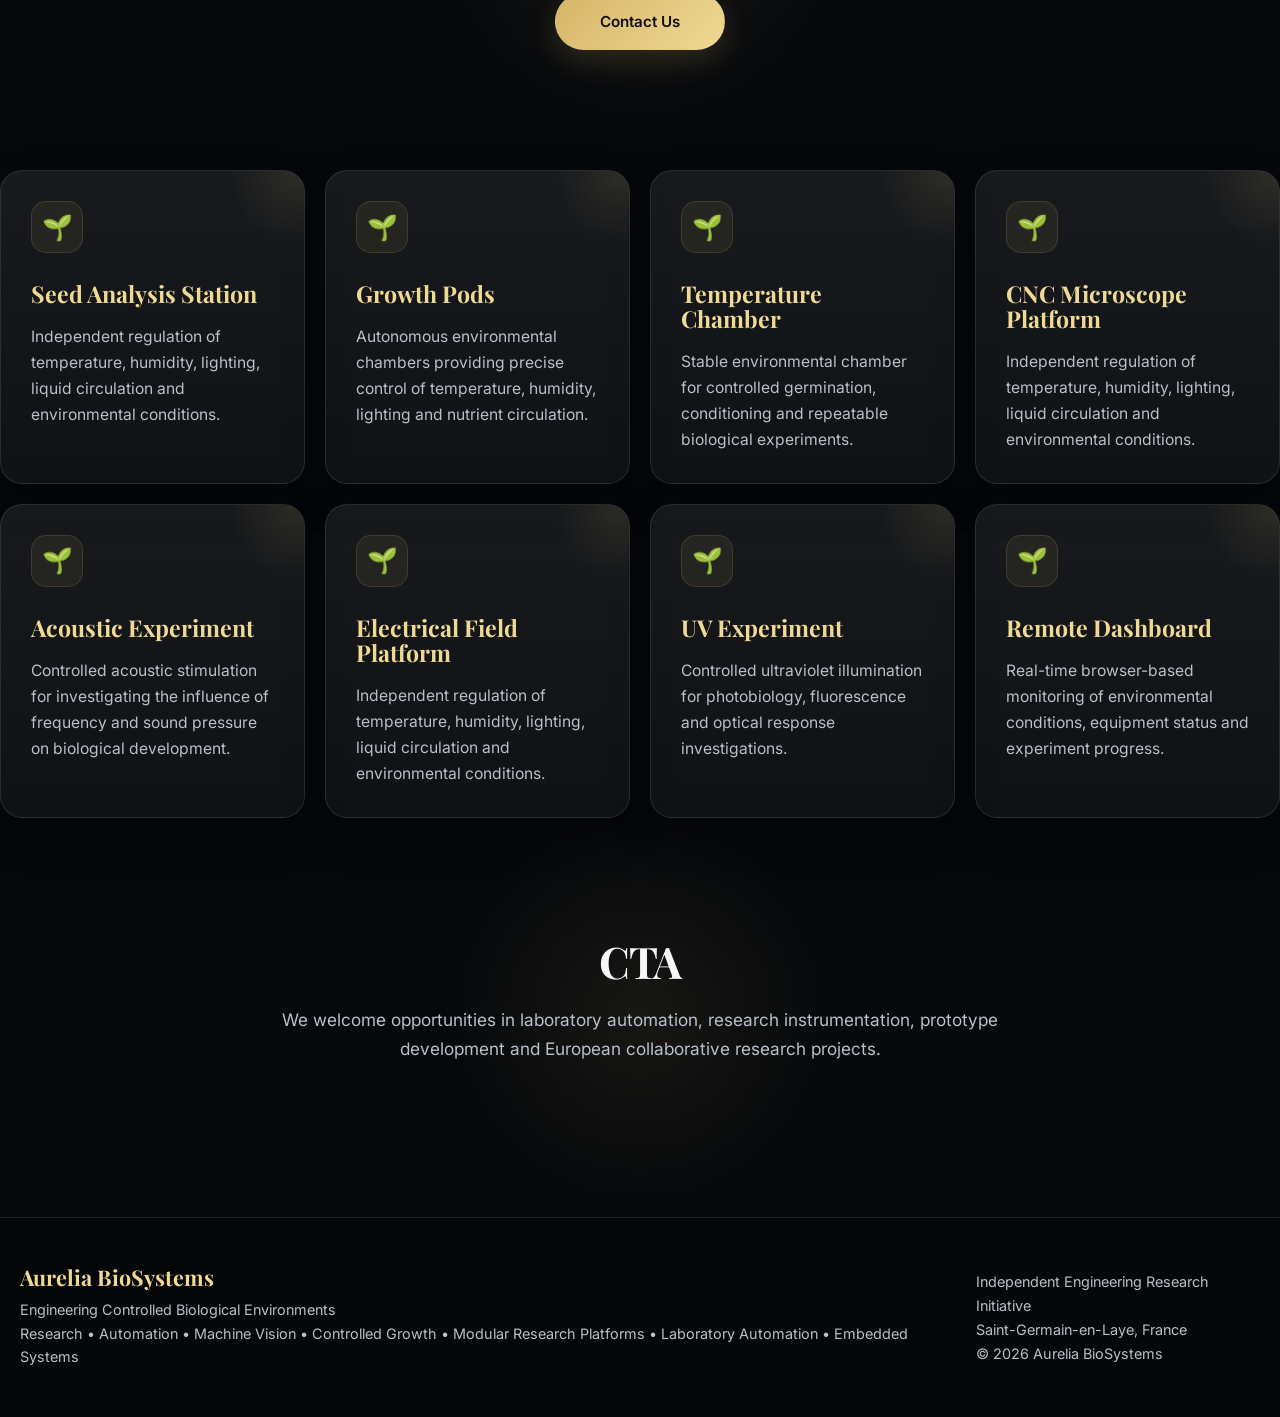
==== commit c2085a99: "Add files via upload" ====
--- a/index.html
+++ b/index.html
@@ -536,6 +536,7 @@
 <div>
 
 <p>
+Independent Engineering Research Initiative<br>
 Saint-Germain-en-Laye, France<br>
 © 2026 Aurelia BioSystems
 </p>
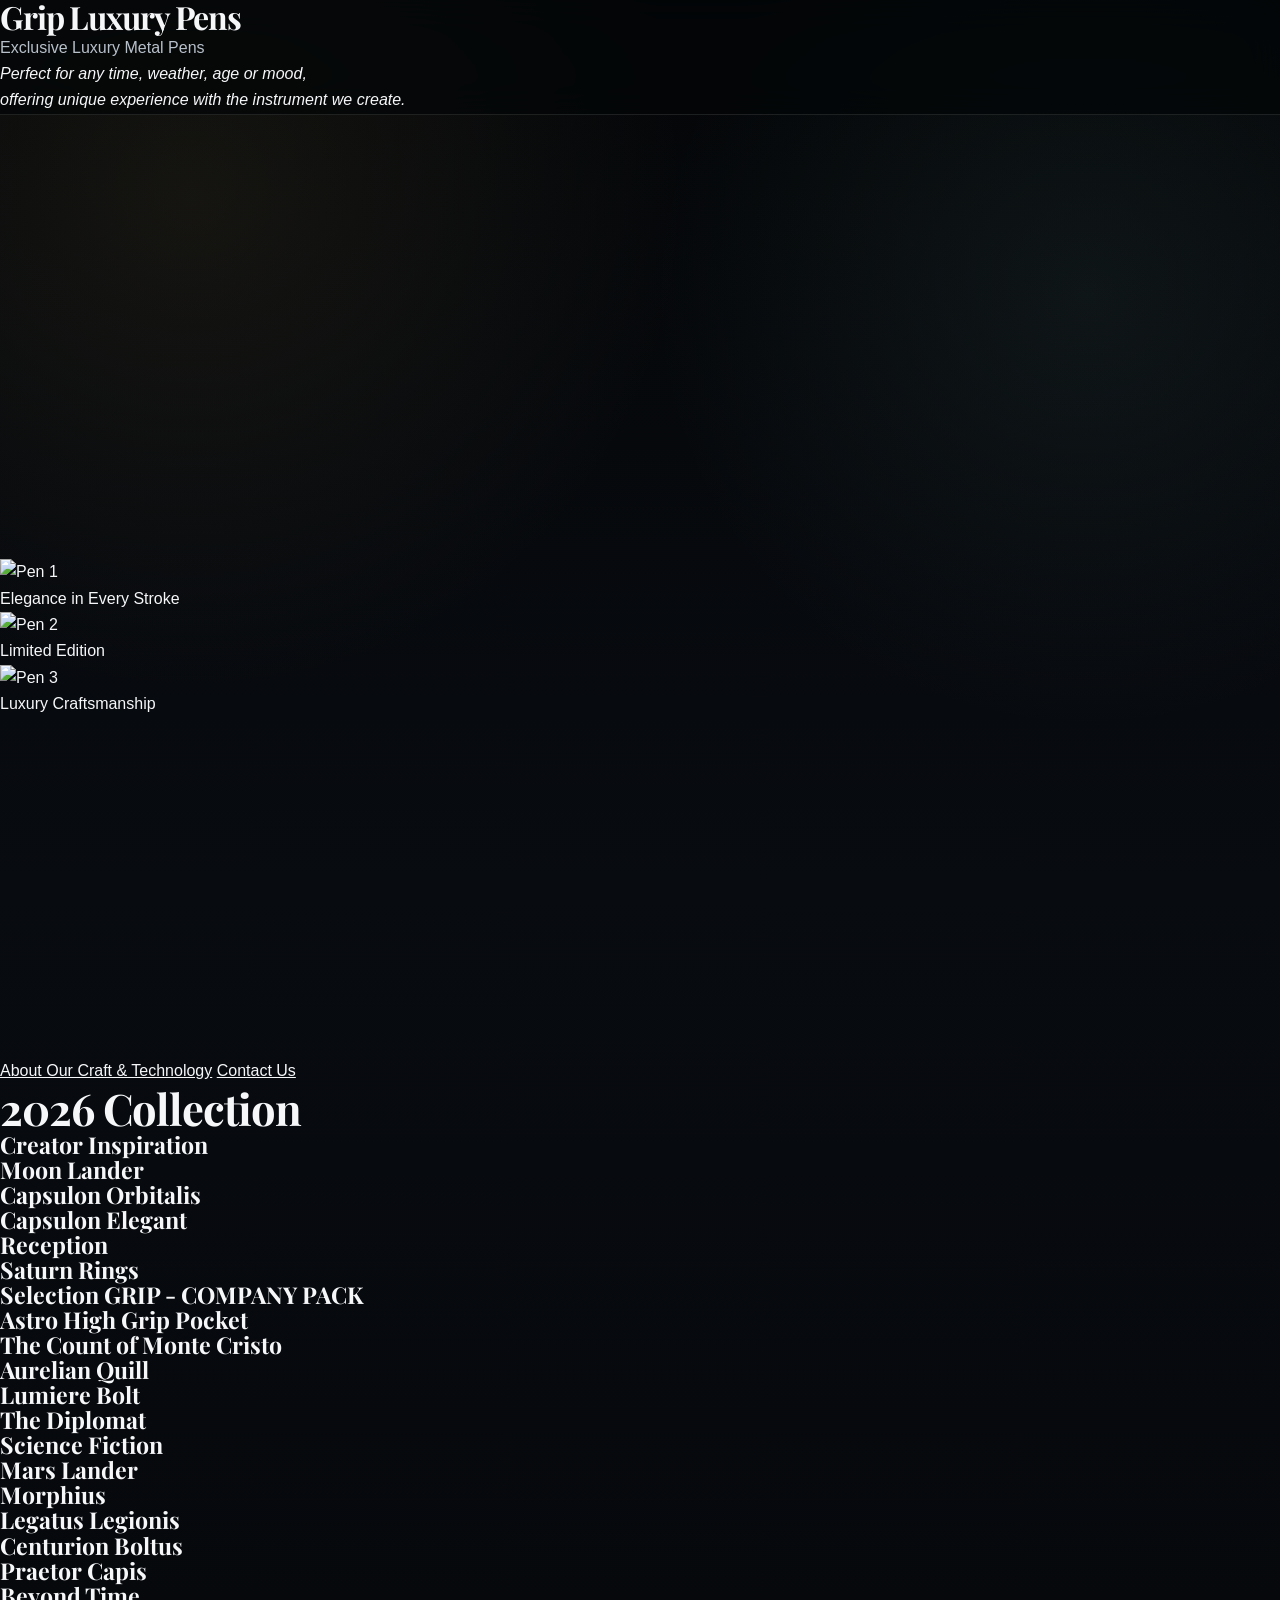
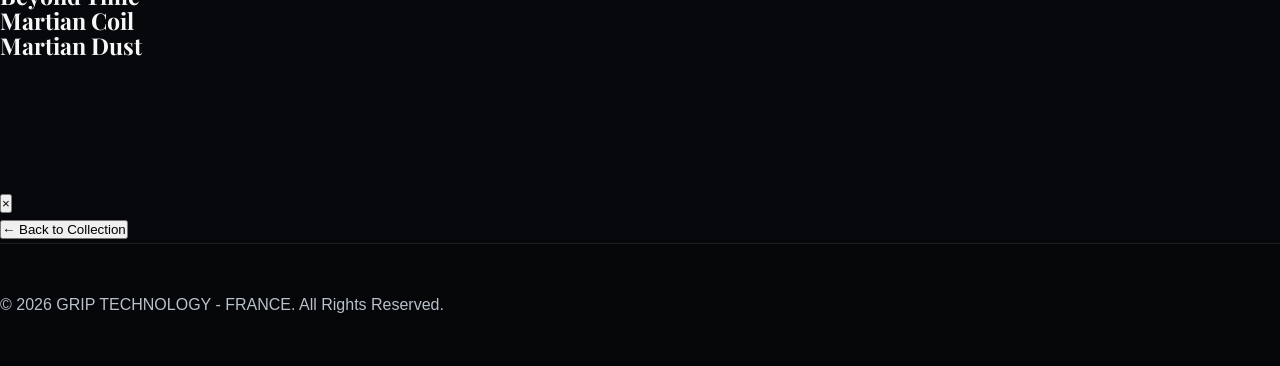
==== commit 3f623f96: "Add files via upload" ====
--- a/index.html
+++ b/index.html
@@ -1,554 +1,104 @@
 <!DOCTYPE html>
 <html lang="en">
-
 <head>
-
 <meta charset="UTF-8">
-<meta name="viewport" content="width=device-width,initial-scale=1">
-
-<title>Aurelia BioSystems | Engineering Controlled Biological Environments</title>
-
-<meta name="description"
-content="Modular controlled-environment platforms combining environmental control, automated imaging, machine vision and remote monitoring for biological research.">
-
+<meta name="viewport" content="width=device-width, initial-scale=1.0">
+<title>GRIP Technology (France) - Luxury Collection</title>
 <link rel="stylesheet" href="css/style.css">
-
-<link href="https://fonts.googleapis.com/css2?family=Playfair+Display:wght@500;600;700&family=Inter:wght@300;400;500;600&display=swap" rel="stylesheet">
-
+<link href="https://fonts.googleapis.com/css2?family=Playfair+Display:wght@400;600&display=swap" rel="stylesheet">
 </head>
-
 <body>
 
+<!-- Main Moving Background Video -->
+<video autoplay muted loop id="bg-video">
+    <source src="video/video1z.mp4" type="video/mp4">
+</video>
+<div class="bg-overlay"></div>
+
 <header>
-
-<div class="container">
-
-<a href="index.html" class="logo">
-
-<img src="images/logo.svg" alt="Aurelia BioSystems">
-
-<span>
-
-Aurelia
-<strong>BioSystems</strong>
-
-</span>
-
-</a>
-
-<nav>
-
-<ul>
-
-<li><a href="index.html" class="active">Home</a></li>
-<li><a href="technology.html">Technology</a></li>
-<li><a href="products.html">Research Modules</a></li>
-<li><a href="applications.html">Applications</a></li>
-<li><a href="research.html">Research</a></li>
-<li><a href="gallery.html">Gallery</a></li>
-<li><a href="research_roadmap.html">Research Roadmap</a></li>
-<li><a href="about.html">About</a></li>
-<li><a href="contact.html">Contact</a></li>
-
-</ul>
-
-</nav>
-
-</div>
-
+  <div class="brand">
+    <h1>Grip Luxury Pens</h1>
+    <p>Exclusive Luxury Metal Pens</p>
+    <i>Perfect for any time, weather, age or mood,<br> offering unique experience with the instrument we create.</i>
+  </div>
 </header>
 
-<section class="hero">
+<main>
+  <!-- Hero Slider -->
+  <section class="hero">
+    <div class="slider">
+      <div class="slide active"><img src="images/pen1.jpg" alt="Pen 1"><div class="caption">Elegance in Every Stroke</div></div>
+      <div class="slide"><img src="images/pen2.jpg" alt="Pen 2"><div class="caption">Limited Edition </div></div>
+      <div class="slide"><img src="images/pen3.jpg" alt="Pen 3"><div class="caption">Luxury Craftsmanship</div></div>
+    </div>
+  </section>
 
-<div class="hero-background"></div>
+  <div class="about-link">
+    <a href="about.html" class="about-btn">About Our Craft & Technology</a>
+  
+    <a href="contact.html" class="about-btn">Contact Us</a>
+  </div>
 
-<div class="hero-overlay"></div>
+  <!-- Pen Collection -->
+  <section class="collection">
+    <h2>2026 Collection</h2>
+    <div class="pen-grid">
+      <div class="pen-card" onclick="showDetail(1)"><img src="images/pen1.jpg" alt=""><h3>Creator Inspiration</h3></div>
+      <div class="pen-card" onclick="showDetail(2)"><img src="images/pen2.jpg" alt=""><h3>Moon Lander</h3></div>
+      <div class="pen-card" onclick="showDetail(3)"><img src="images/pen3.jpg" alt=""><h3>Capsulon Orbitalis</h3></div>
+      <div class="pen-card" onclick="showDetail(4)"><img src="images/pen4.jpg" alt=""><h3>Capsulon Elegant</h3></div>
+      <div class="pen-card" onclick="showDetail(5)"><img src="images/pen5.jpg" alt=""><h3>Reception</h3></div>
+      <div class="pen-card" onclick="showDetail(6)"><img src="images/pen6.jpg" alt=""><h3>Saturn Rings</h3></div>
+      <div class="pen-card" onclick="showDetail(7)"><img src="images/pen7.jpg" alt=""><h3>Selection GRIP - COMPANY PACK</h3></div>
+      <div class="pen-card" onclick="showDetail(8)"><img src="images/pen8.jpg" alt=""><h3>Astro High Grip Pocket</h3></div>
+      <div class="pen-card" onclick="showDetail(9)"><img src="images/pen9.jpg" alt=""><h3>The Count of Monte Cristo</h3></div>
+      <div class="pen-card" onclick="showDetail(10)"><img src="images/pen10.jpg" alt=""><h3>Aurelian Quill</h3></div>
+      <div class="pen-card" onclick="showDetail(11)"><img src="images/pen11.jpg" alt=""><h3>Lumiere Bolt</h3></div>
+      <div class="pen-card" onclick="showDetail(12)"><img src="images/pen12.jpg" alt=""><h3>The Diplomat</h3></div>
+      <div class="pen-card" onclick="showDetail(13)"><img src="images/pen13.jpg" alt=""><h3>Science Fiction</h3></div>
+      <div class="pen-card" onclick="showDetail(14)"><img src="images/pen14.jpg" alt=""><h3>Mars Lander</h3></div>
+      <div class="pen-card" onclick="showDetail(15)"><img src="images/pen15.jpg" alt=""><h3>Morphius</h3></div>
+      <div class="pen-card" onclick="showDetail(16)"><img src="images/pen16.jpg" alt=""><h3>Legatus Legionis</h3></div>
+      <div class="pen-card" onclick="showDetail(17)"><img src="images/pen17.jpg" alt=""><h3>Centurion Boltus</h3></div>
+      <div class="pen-card" onclick="showDetail(18)"><img src="images/pen18.jpg" alt=""><h3>Praetor Capis</h3></div>
+      <div class="pen-card" onclick="showDetail(19)"><img src="images/beyond_time_0bs.jpg" alt=""><h3>Beyond Time</h3></div>
+      <div class="pen-card" onclick="showDetail(20)"><img src="images/Martian_coil_1.jpg" alt=""><h3>Martian Coil</h3></div>
+      <div class="pen-card" onclick="showDetail(21)"><img src="images/Martian_dust_1.jpg" alt=""><h3>Martian Dust</h3></div>
+    </div>
+  </section>
 
-<div class="container hero-content">
+  <!-- Pen Details Modal -->
+  <section id="pen-detail" class="pen-detail hidden">
+    <button class="close" onclick="closeDetail()">×</button>
+    <!-- Modal Background Video -->
+    <video autoplay muted loop id="pen-bg-video">
+      <source src="video/video2.mp4" type="video/mp4">
+    </video>
+    <div class="pen-detail-content">
+      <div class="gallery">
+        <div class="image-panel">
+           <img id="detail-img" src="" alt="">
+           <video id="detail-video" controls style="display:none;">
+            <source src="">
+           </video>
+        </div>
+       <div class="thumbs" id="thumbs"></div>
+      </div>
 
-<div class="hero-small">
-
-ENGINEERING CONTROLLED BIOLOGICAL ENVIRONMENTS
-
-</div>
-
-<h1>
-
-Modular Experimental Platforms
-
-for Biological Research
-
-</h1>
-
-<p>
-
-A modular research platform combining environmental control,
-programmable physical stimulation,
-machine vision,
-automated microscopy,
-embedded electronics,
-remote monitoring
-and quantitative data analysis for advanced biological research.
-
-</p>
-
-<div class="hero-buttons">
-
-<a href="technology.html" class="button">
-
-Explore the Platform
-
-</a>
-
-<a href="gallery.html" class="button-outline">
-
-Research Portfolio
-
-</a>
-<p></p>
-<h3>Supporting collaborative research through modular automation, machine vision and quantitative experimentation.</h3>
-</div>
-
-</div>
-
-</section>
-
-
-
-<section class="section">
-<div class="container">
- <h2>Our Platform</h2>
-
-<p>Aurelia BioSystems develops modular experimental platforms capable of investigating biological response under precisely controlled environmental and physical conditions.<br>
-
-Our systems combine embedded control, machine vision, automated imaging and quantitative analysis to accelerate experimental research.  
-    <div class="cards">
-        <div class="card"><img src="images/big_pot/20260908_182838s.jpg" alt="big_pot" width="300" height="200"> <p>Our self contained pots with high volume 80litres and hight of 50cm </p></div>
-        <div class="card"><img src="images/big_pot/20260908_192155s.jpg" alt="big_pot" width="300" height="200"> <p>Paralel experimentation is possible using separate beds for the samples </p></div>
-        <div class="card"><img src="images/big_pot/20260908_182934s.jpg" alt="big_pot" width="300" height="200"> <p>All electronical components are well protected in double lid configuration </p></div>
-        <div class="card"><img src="images/CNC_area_of_interest/20260909_113658s.jpg" alt="big_pot" width="300" height="200"> <p>Optical stage for monitoring specific areas of interes while the sample is under electrical field.</p></div>
-        <div class="card"><img src="images/CNC_area_of_interest/Untitleed2Ws.jpg" alt="big_pot" width="300" height="200"><p>Automatic control for contineous conditioning of samples while the vision system is segmenting and capturing samples. </p> </div> 
-        <div class="card"><img src="images/environmental_gas_water_control/20260908_164731as.jpg" alt="big_pot" width="300" height="150"><p>Independednt monitor of the environment (liquid and air quiality). Uses gas sensors, thermometer with humidity sensor, pH meter plus sealed temperature sensor for liquid.</p> </div>
-        <div class="card"><img src="images/environmental_gas_water_control/20260908_164715as.jpg" alt="big_pot" width="300" height="200"><p>Many samples are extremely sensitive to atmospheric environemnt as well as the supply water quality </p></div>
-        <div class="card"><img src="images/Medium_pot/20260908_181418s.jpg" alt="big_pot" width="300" height="200"><p>Our flat self-contained pot has additional independednt power supply and 50 independent beds for experimentation  </p></div>
-        <div class="card"><img src="images/Medium_pot/20260908_181637s.jpg" alt="big_pot" width="300" height="200"><p>All nutrients and water are included inside. The control systems with all sensors is also embedded in the pot. WIFI control allows remote monitoring of the parameters. </p></div>
-        <div class="card"><img src="images/power_supply/20260908_175001s.jpg" alt="big_pot" width="300" height="200"><p>All pots and systems are controlled by 12V (directly or from battery pack). For this purpose we needed stable power supply allowing to monitor consumption. Solar panels are also contributing towards reduction in the electricity consumption. This also protects any running experiment in the events of power cut. </p></div>
-        <div class="card"><img src="images/seed_analysis_station/seed_light_sections_1s.jpg" alt="big_pot" width="300" height="200"><p>Optica stage for parallel experimentation with light wavelenth and intensity during seed germination. </p></div>
-        <div class="card"><img src="images/seed_analysis_station/20260908_125148as.jpg" alt="big_pot" width="300" height="200"><p>The control system of the optical stage allows monitoring of the statistical data extracted directly from the image processing calculations. </p></div>
-        <div class="card"><img src="images/Seed_sound/20260908_195712s.jpg" alt="big_pot" width="300" height="200"><p>Small platform for experimentation with electromagnetic field and sound during seed germination. </p></div>
-        <div class="card"><img src="images/Seed_sound/20260908_195818s.jpg" alt="big_pot" width="300" height="200"><p>Specially designed pulse generator is used to produce different electromagnetic stimulus during germination.Seeds are sealed during the experiment. </p></div>
-        <div class="card"><img src="images/small_pot/20260908_180013s.jpg" alt="big_pot" width="300" height="200"><p>Our small pot allows simplisity and affordsability during experimentation. While this does not have the complexity of the big pods, it features temperature and humidity sensors plus water pump and light sorce in small self-contained box - ideal for experiments which do not require complex systems.</p></div>
-        <div class="card"><img src="images/UV_light/20260910_121625s.jpg" alt="big_pot" width="300" height="200"><p>This set up features specially designed peristaltic pump controller and recipient with contineous homogenic UV light.While the control sample is under visial light the test sample is moved to the UV jar for some time period and then back to standard pot. The effect of UV light is sampled over time. </p></div>
+      <div class="pen-info">
+        <h2 id="detail-name"></h2>
+        <p id="detail-desc"></p>
+        <ul id="detail-features"></ul>
+        <button class="back-btn" onclick="closeDetail()">← Back to Collection</button>
+      </div>
     </div>
-
-</p>
-</div>
-</section>
-
-
-<section class="section">
-<div class="container">
-<h2>
-One Platform.
-Many Research Possibilities.
-</h2>
-<p>
-The platform combines programmable environmental control with 
-automated observation, allowing biological response to be measured 
-objectively over time.
-</p>
-
-<h2>
-Current Experimental Research Modules
-</h2>
-<p>
-The current platform consists of independent experimental modules which can operate individually or be combined into larger automated research systems.
-</p>
-<div class="cards">
-
-    <div class="card">
-    <div class="icon">🌱</div>
-    <h3>
-    Controlled Growth
-    </h3>
-    <p>
-    Independent regulation of temperature,
-    humidity,
-    lighting,
-    liquid circulation
-    and environmental conditions.
-    </p>
-    </div>
-
-    <div class="card">
-    <div class="icon">📷</div>
-    <h3>
-    Automated Imaging
-    </h3>
-    <p>
-    Microscope positioning,
-    time-lapse recording,
-    growth measurement,
-    computer vision
-    and image processing.
-    </p>
-    </div>
-
-    <div class="card">
-    <div class="icon">🌐</div>
-    <h3>
-    Remote Monitoring
-    </h3>
-    <p>
-    ESP32 based modules
-    communicating over WiFi
-    through a browser interface
-    from anywhere.
-    </p>
-    </div>
-
-    <div class="card">
-    <div class="icon">🧠</div>
-    <h3>
-    AI Ready
-    </h3>
-    <p>
-    Every experiment generates structured image
-    and sensor datasets
-    ready for advanced analytics
-    and future AI-assisted research.
-    </p>
-    </div>
-
-
-    <div class="card">
-    <div class="icon">⚡</div>
-    <h3>
-    Controlled Physical Stimuli
-    </h3>
-    <p>
-    Electrical field, 
-    UV, 
-    Acoustic stimulation, 
-    Programmable illumination.
-    </p>
-    </div>
-    
-
-    <div class="card">
-    <div class="icon">🧩</div>
-    <h3>
-    Modular Architecture
-    </h3>
-    <p>
-    Every module has been designed as an independent 
-    subsystem that can be combined to create new 
-    experimental configurations.
-    </p>
-    </div>
-    
-
-</div>
-
-</section>
-
-<section class="workflow">
-
-<div class="container">
-
-<h2>
-
-Research Workflow
-
-</h2>
-
-<div class="timeline">
-
-<div>Controlled Physical & Environmental Stimuli</div>
-
-<div>Controlled Environmental Optimisation</div>
-
-<div>Automated Imaging</div>
-
-<div>Image Analysis / Quantitative Measurements</div>
-
-<div>Experimental Database & Image Archive</div>
-
-<div>Statistical Analysis</div>
-<div>Future AI Optimisation</div>
-<div>Digital Twin<br>(Future Development)</div>
-
-</div>
-
-</div>
-
-</section>
-
-<section class="highlight">
-
-<div class="container split">
-
-<div>
-
-<h2>
-
-Designed by Engineers.
-
-</h2>
-
-<p>
-
-Every subsystem has been developed in-house.
-
-Control systems.
-
-Electromechanics.
-
-Industrial software.
-
-IoT.
-
-Optical instrumentation.
-
-AI-ready architecture.
-
-This integrated approach allows new biological experiments to be designed, built and tested without relying on commercial laboratory platforms.
-
-</p>
-
-<a href="about.html" class="button">
-
-Our Story
-
-</a>
-
-</div>
-
-<div class="feature-panel">
-
-<h3>
-
-Core Technologies
-
-</h3>
-
-<ul>
-
-<li>Environmental Control</li>
-
-<li>Electrical Field Stimulation</li>
-
-<li>Acoustic Experiments</li>
-
-<li>UV Imaging</li>
-
-<li>Machine Learning Ready</li>
-
-<li>Microscope Automation</li>
-
-<li>Digital Twin (planned)</li>
-
-<li>Embedded Electronics</li>
-<li>Industrial Automation</li>
-<li>Optical Instrumentation</li>
-<li>Cloud Dashboard</li>
-
-</ul>
-
-</div>
-
-</div>
-
-</section>
-
-<section class="cta">
-
-<div class="container">
-
-<h2>
-
-Seeking Research and Technology Partnerships
-
-</h2>
-
-<p>
-
-We welcome collaboration with universities,
-biotechnology companies,
-research institutes
-and industrial innovators interested in controlled biological experimentation.
-
-</p>
-
-<a href="contact.html" class="button">
-
-Contact Us
-
-</a>
-
-</div>
-
-</section>
-
-
-<div class="cards">
-
-    <div class="card">
-    <div class="icon">🌱</div>
-    <h3>
-    Seed Analysis Station
-    </h3>
-    <p>
-    Independent regulation of temperature,
-    humidity,
-    lighting,
-    liquid circulation
-    and environmental conditions.
-    </p>
-    </div>
-
-    <div class="card">
-    <div class="icon">🌱</div>
-    <h3>
-    Growth Pods
-    </h3>
-    <p>
-    Autonomous environmental chambers
-    providing precise control of
-    temperature,
-    humidity,
-    lighting
-    and nutrient circulation.
-    </p>
-    </div>
-
-    <div class="card">
-    <div class="icon">🌱</div>
-    <h3>
-    Temperature Chamber
-    </h3>
-    <p>
-    Stable environmental chamber
-    for controlled germination,
-    conditioning
-    and repeatable biological experiments.
-    </p>
-    </div>
-
-    <div class="card">
-    <div class="icon">🌱</div>
-    <h3>
-    CNC Microscope Platform
-    </h3>
-    <p>
-    Independent regulation of temperature,
-    humidity,
-    lighting,
-    liquid circulation
-    and environmental conditions.
-    </p>
-    </div>
-
-    <div class="card">
-    <div class="icon">🌱</div>
-    <h3>
-    Acoustic Experiment
-    </h3>
-    <p>
-    Controlled acoustic stimulation 
-    for investigating the influence of 
-    frequency and sound pressure 
-    on biological development.
-    </p>
-    </div>
-
-    <div class="card">
-    <div class="icon">🌱</div>
-    <h3>
-    Electrical Field Platform
-    </h3>
-    <p>
-    Independent regulation of temperature,
-    humidity,
-    lighting,
-    liquid circulation
-    and environmental conditions.
-    </p>
-    </div>
-
-    <div class="card">
-    <div class="icon">🌱</div>
-    <h3>
-    UV Experiment
-    </h3>
-    <p>
-    Controlled ultraviolet illumination 
-    for photobiology, 
-    fluorescence 
-    and optical response investigations.
-    </p>
-    </div>
-
-    <div class="card">
-    <div class="icon">🌱</div>
-    <h3>
-    Remote Dashboard
-    </h3>
-    <p>
-    Real-time browser-based monitoring 
-    of environmental conditions, 
-    equipment status 
-    and experiment progress.
-    </p>
-    </div>
-
-</div>
-
-<section class="cta">
-<div class="container">
-    <h2>CTA</h2>
-    <p>We welcome opportunities in laboratory automation,
-research instrumentation,
-prototype development
-and European collaborative research projects.</p>
-</div>
-</section>
+  </section>
+</main>
 
 <footer>
-
-<div class="container footer">
-
-<div>
-
-<h3>
-
-Aurelia BioSystems
-
-</h3>
-
-<p>
-Engineering Controlled Biological Environments<br>
-Research • Automation • Machine Vision • Controlled Growth • Modular Research Platforms • Laboratory Automation • Embedded Systems
-</p>
-
-</div>
-
-<div>
-
-<p>
-Independent Engineering Research Initiative<br>
-Saint-Germain-en-Laye, France<br>
-© 2026 Aurelia BioSystems
-</p>
-
-</div>
-
-</div>
-
+  <p>© 2026 GRIP TECHNOLOGY - FRANCE. All Rights Reserved.</p>
 </footer>
 
-<script src="js/main.js"></script>
-
+<script src="js/script.js"></script>
 </body>
-
 </html>
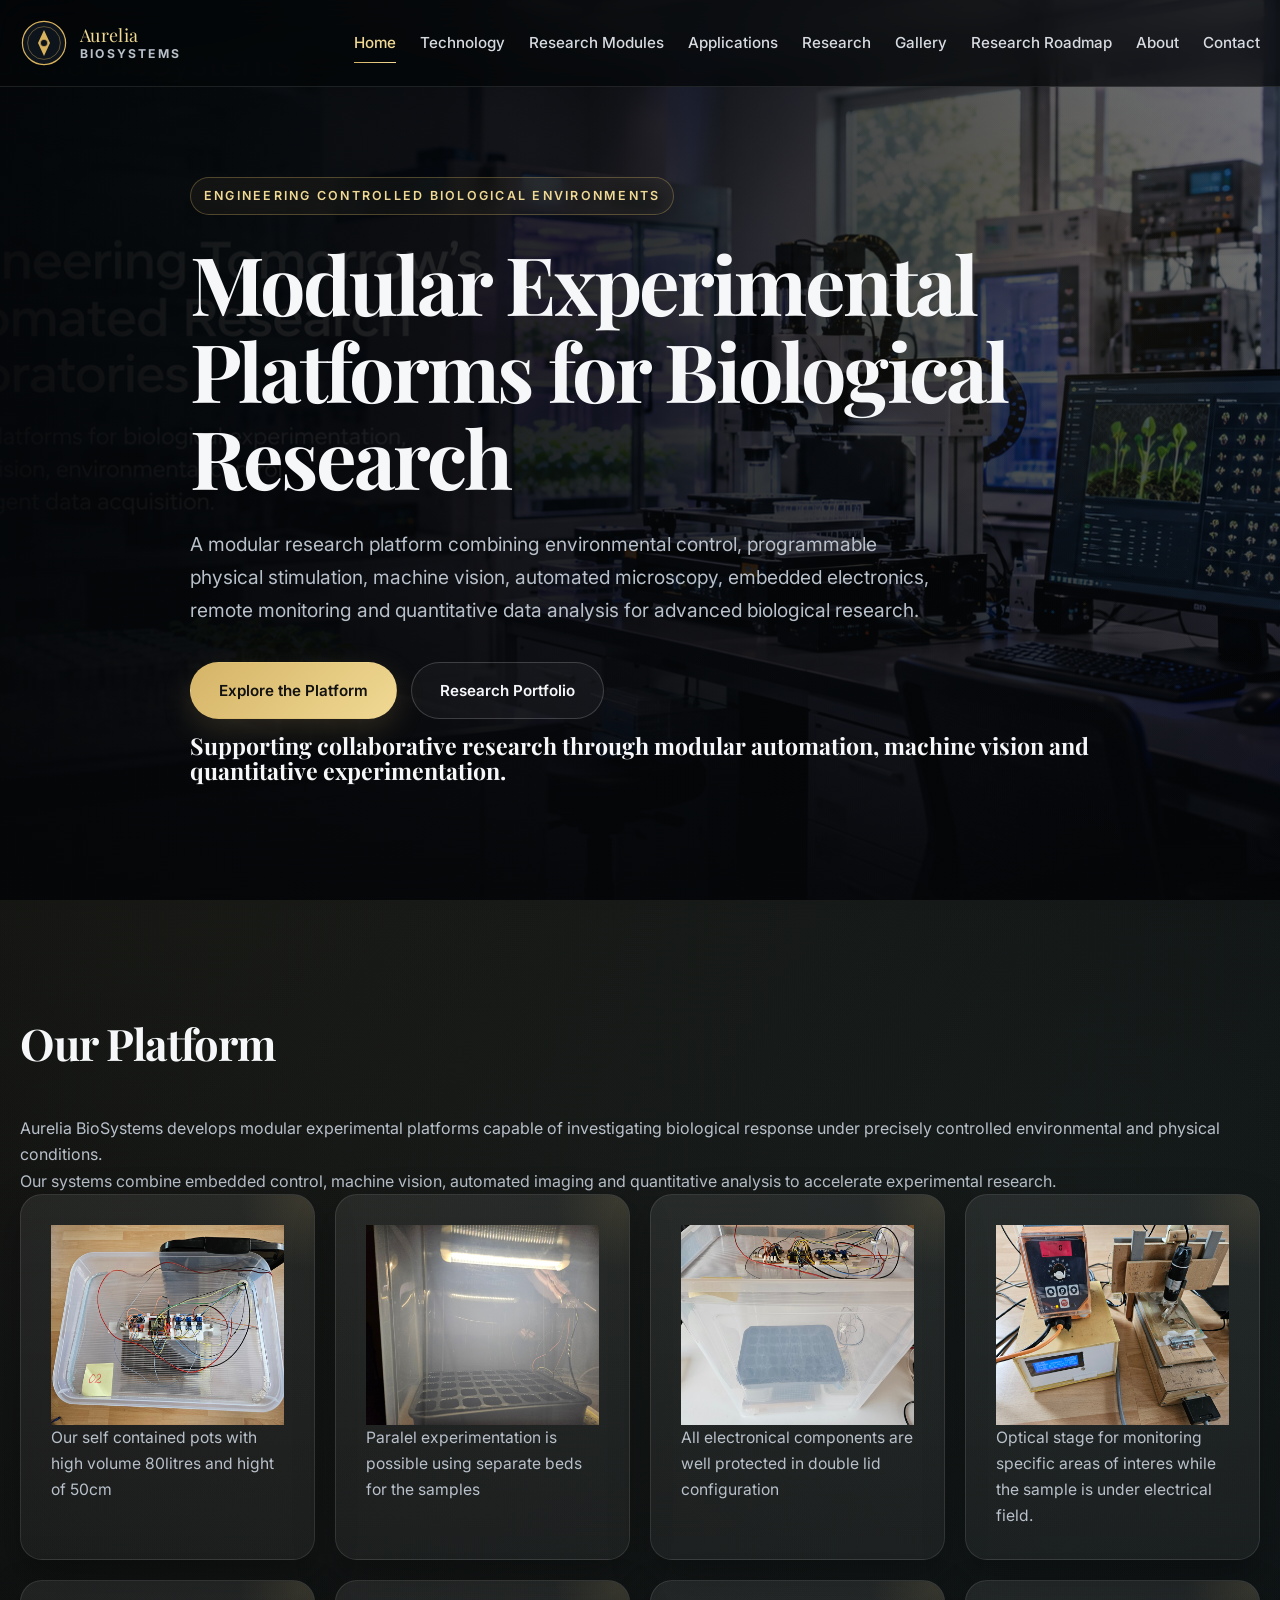
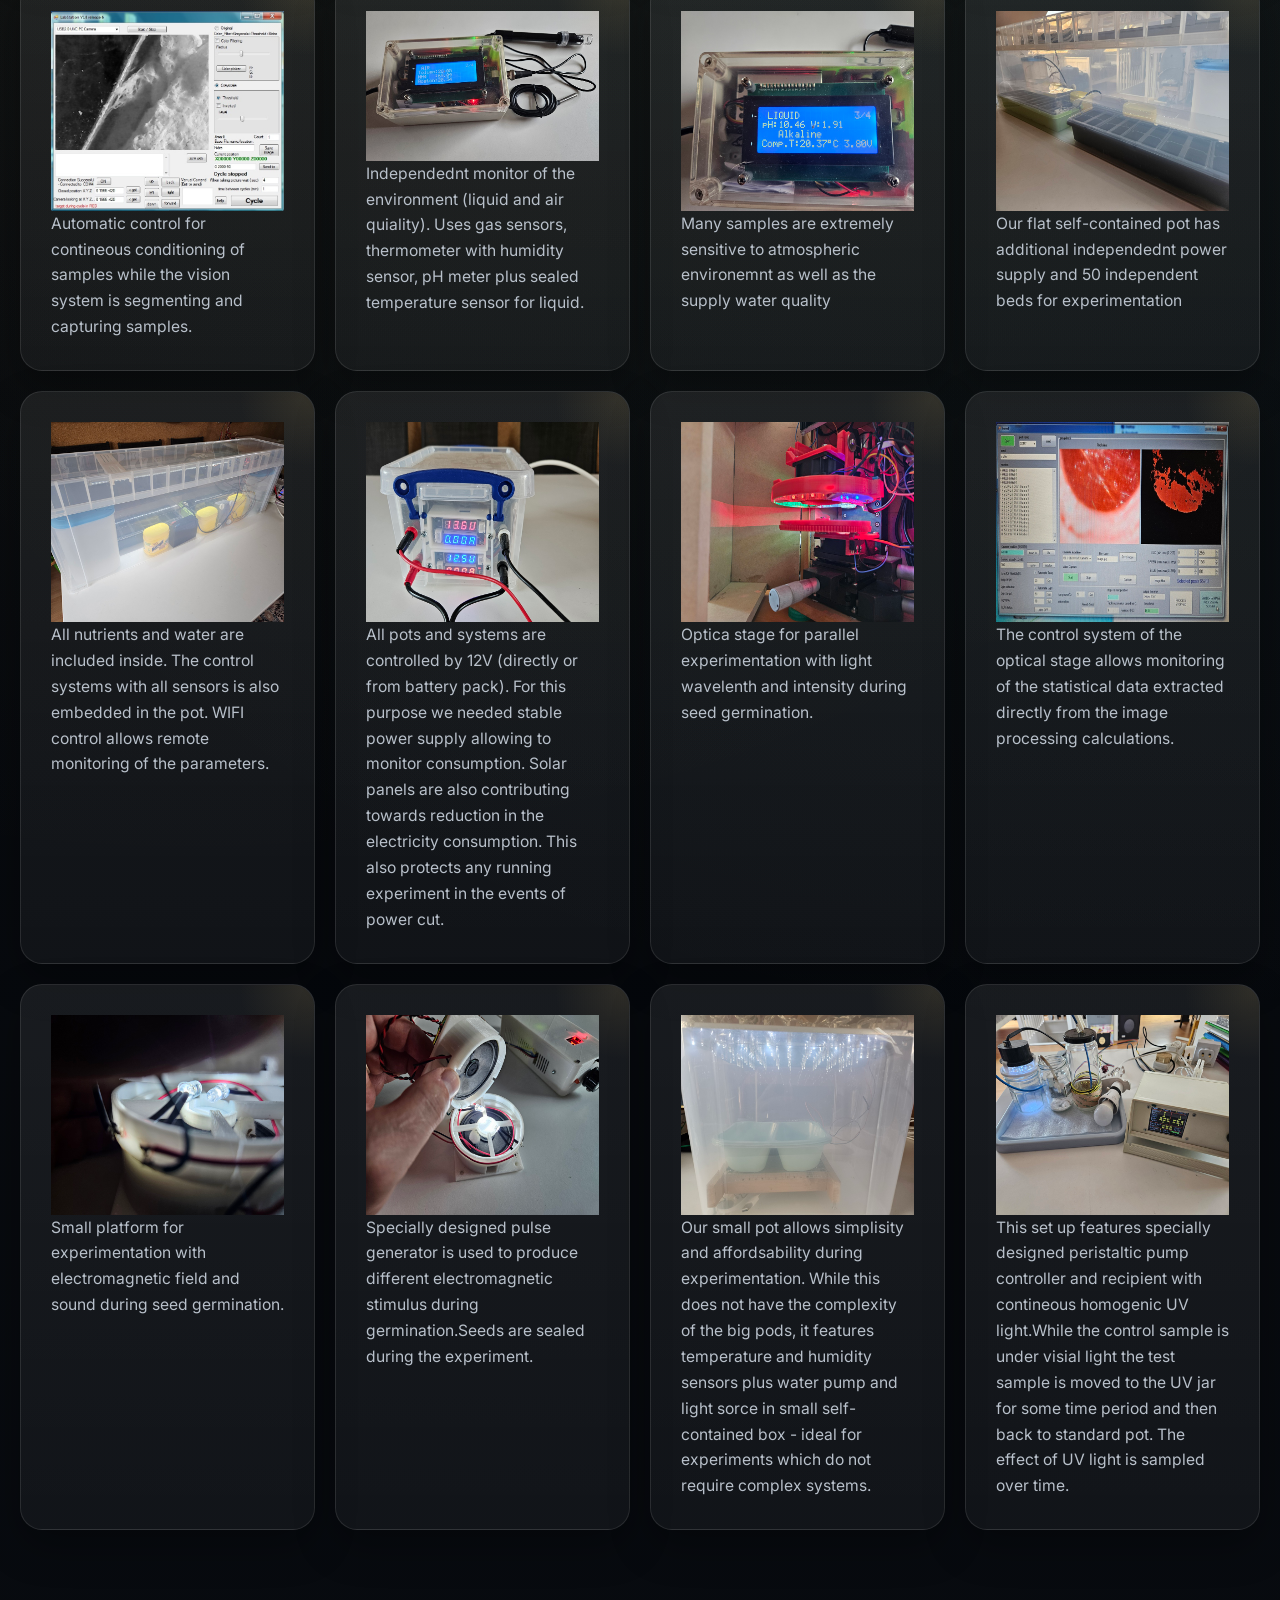
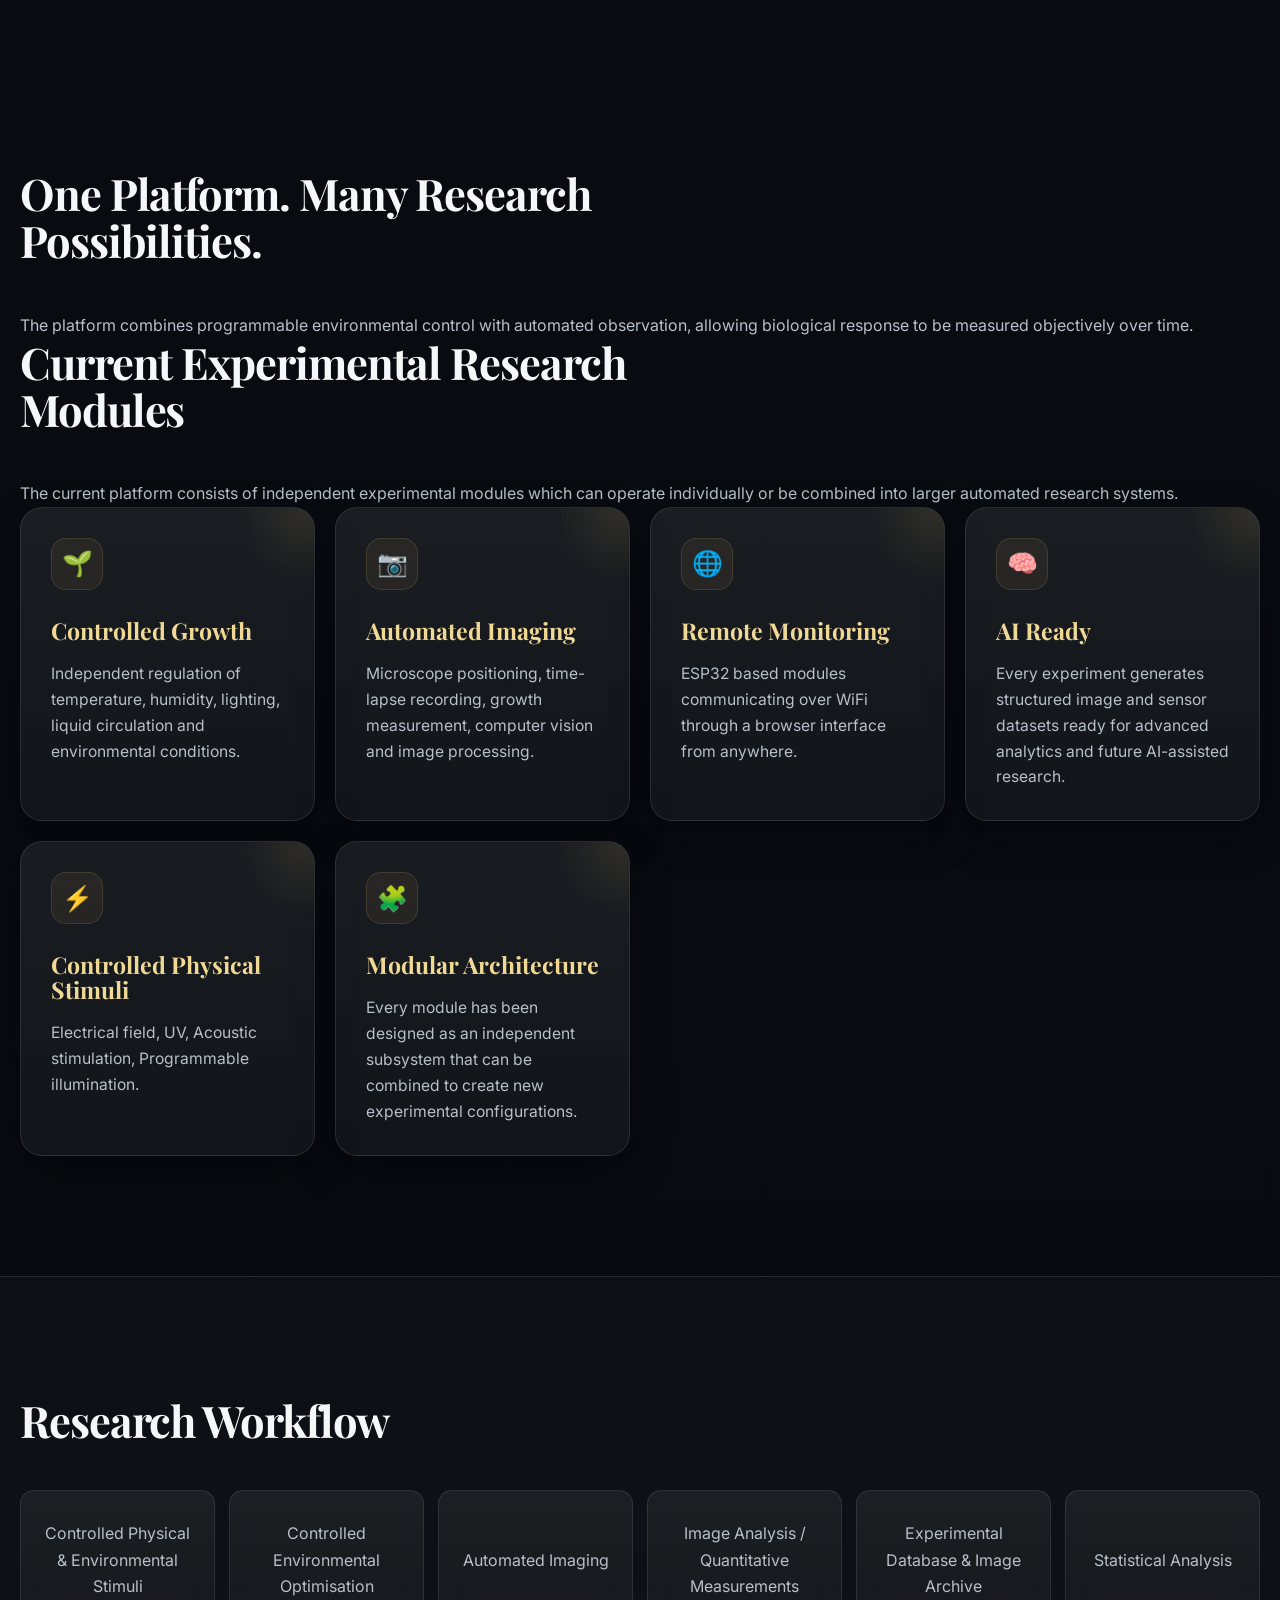
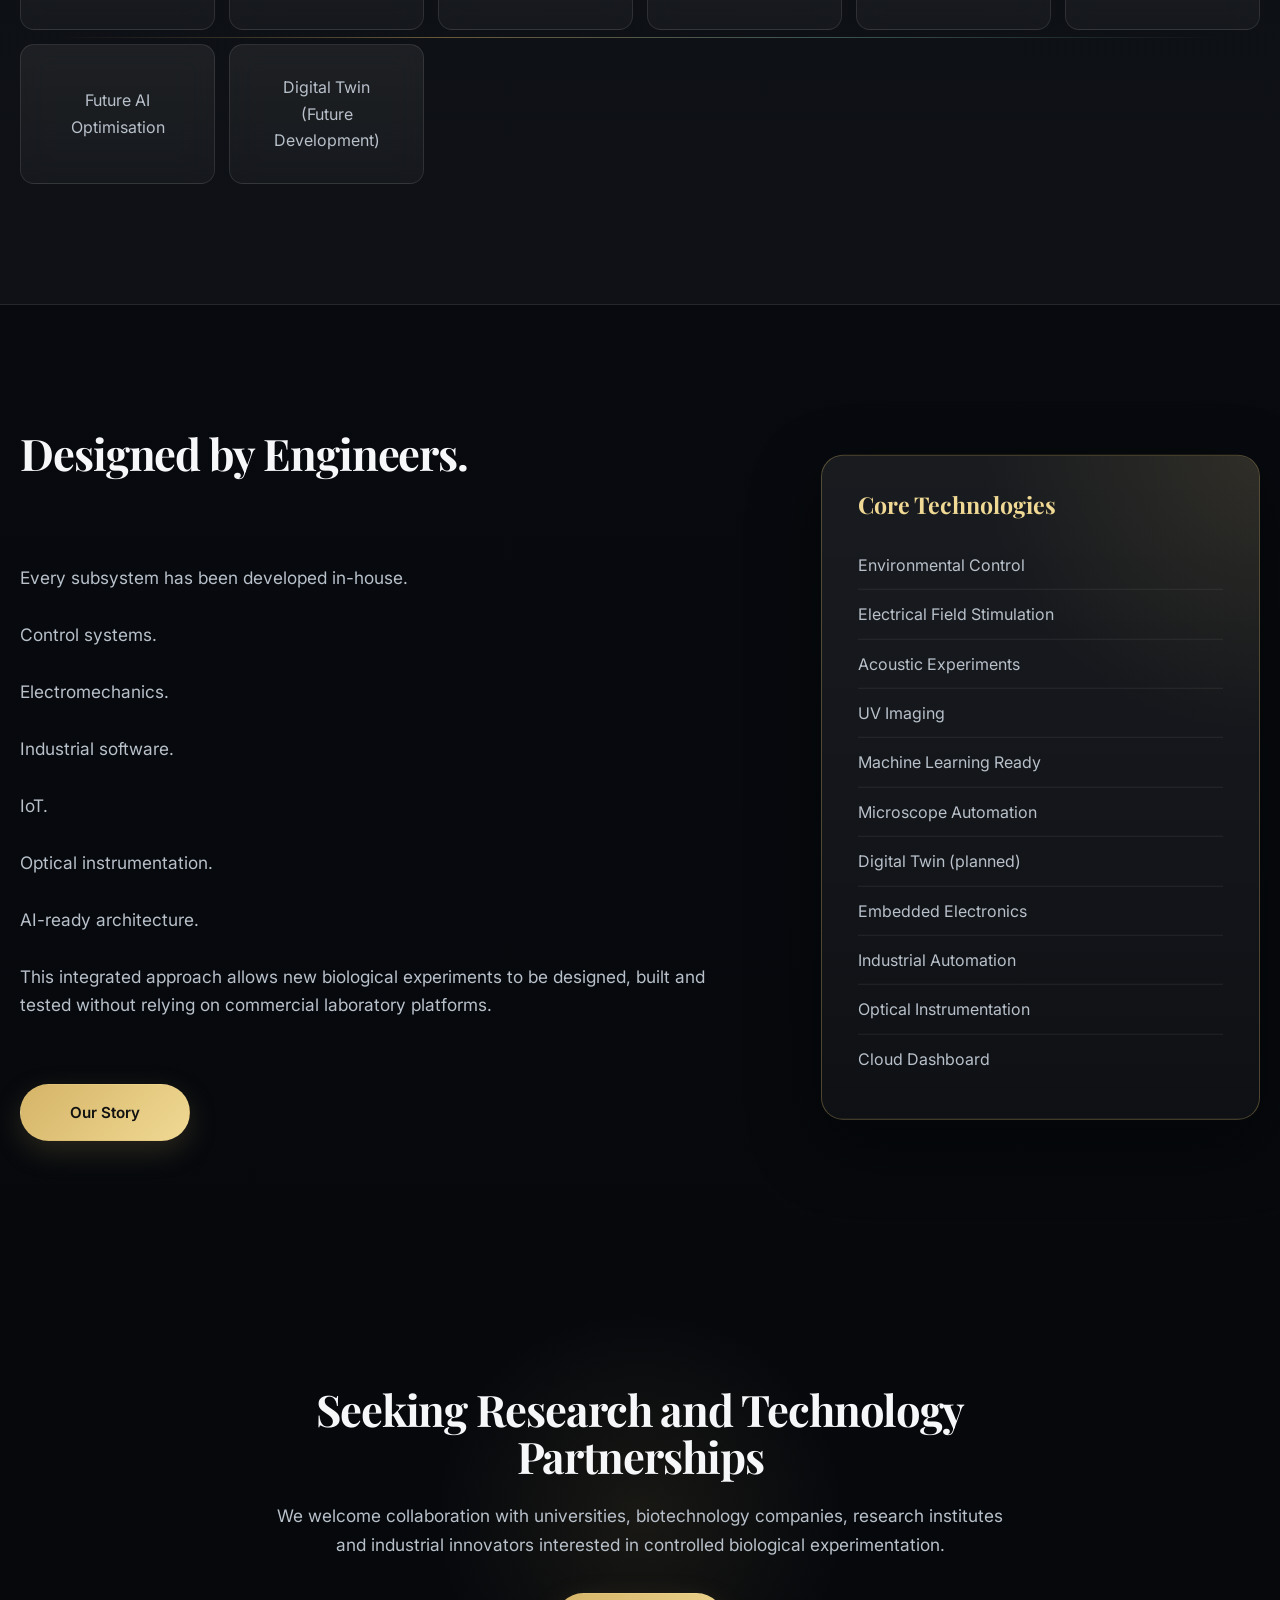
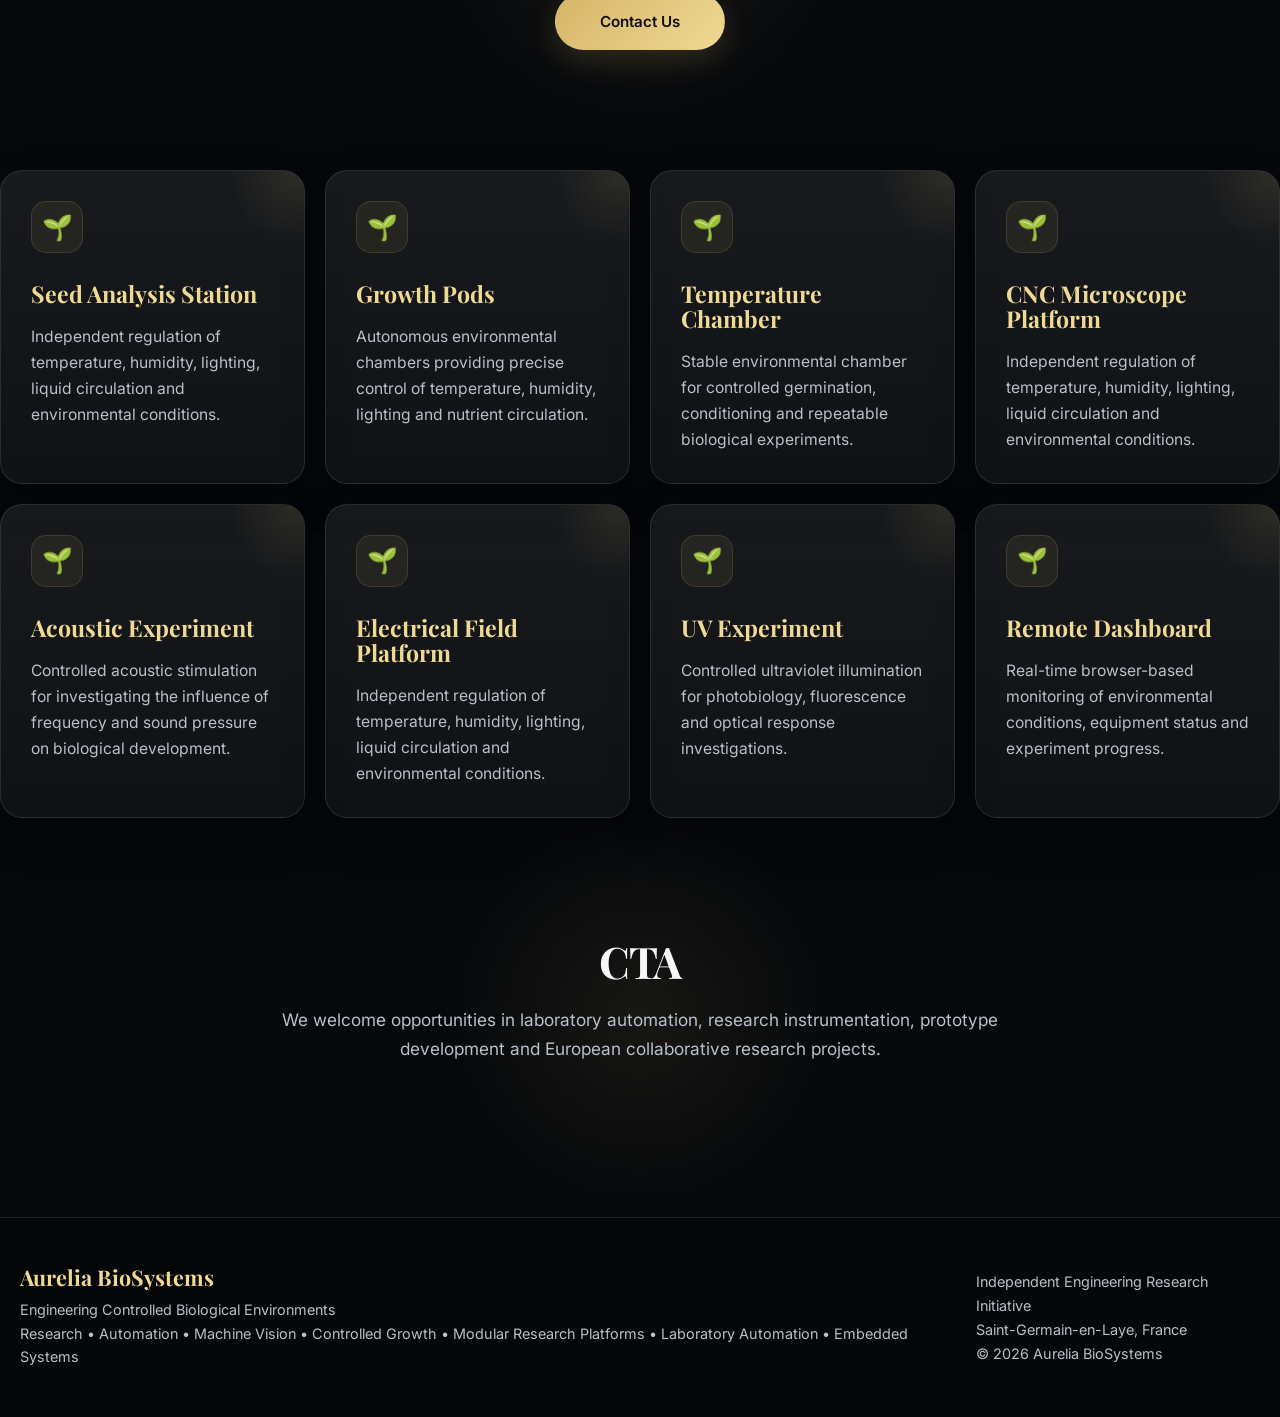
==== commit 196e550e: "Add files via upload" ====
--- a/index.html
+++ b/index.html
@@ -1,104 +1,554 @@
 <!DOCTYPE html>
 <html lang="en">
+
 <head>
+
 <meta charset="UTF-8">
-<meta name="viewport" content="width=device-width, initial-scale=1.0">
-<title>GRIP Technology (France) - Luxury Collection</title>
+<meta name="viewport" content="width=device-width,initial-scale=1">
+
+<title>Aurelia BioSystems | Engineering Controlled Biological Environments</title>
+
+<meta name="description"
+content="Modular controlled-environment platforms combining environmental control, automated imaging, machine vision and remote monitoring for biological research.">
+
 <link rel="stylesheet" href="css/style.css">
-<link href="https://fonts.googleapis.com/css2?family=Playfair+Display:wght@400;600&display=swap" rel="stylesheet">
+
+<link href="https://fonts.googleapis.com/css2?family=Playfair+Display:wght@500;600;700&family=Inter:wght@300;400;500;600&display=swap" rel="stylesheet">
+
 </head>
+
 <body>
 
-<!-- Main Moving Background Video -->
-<video autoplay muted loop id="bg-video">
-    <source src="video/video1z.mp4" type="video/mp4">
-</video>
-<div class="bg-overlay"></div>
-
 <header>
-  <div class="brand">
-    <h1>Grip Luxury Pens</h1>
-    <p>Exclusive Luxury Metal Pens</p>
-    <i>Perfect for any time, weather, age or mood,<br> offering unique experience with the instrument we create.</i>
-  </div>
+
+<div class="container">
+
+<a href="index.html" class="logo">
+
+<img src="images/logo.svg" alt="Aurelia BioSystems">
+
+<span>
+
+Aurelia
+<strong>BioSystems</strong>
+
+</span>
+
+</a>
+
+<nav>
+
+<ul>
+
+<li><a href="index.html" class="active">Home</a></li>
+<li><a href="technology.html">Technology</a></li>
+<li><a href="products.html">Research Modules</a></li>
+<li><a href="applications.html">Applications</a></li>
+<li><a href="research.html">Research</a></li>
+<li><a href="gallery.html">Gallery</a></li>
+<li><a href="research_roadmap.html">Research Roadmap</a></li>
+<li><a href="about.html">About</a></li>
+<li><a href="contact.html">Contact</a></li>
+
+</ul>
+
+</nav>
+
+</div>
+
 </header>
 
-<main>
-  <!-- Hero Slider -->
-  <section class="hero">
-    <div class="slider">
-      <div class="slide active"><img src="images/pen1.jpg" alt="Pen 1"><div class="caption">Elegance in Every Stroke</div></div>
-      <div class="slide"><img src="images/pen2.jpg" alt="Pen 2"><div class="caption">Limited Edition </div></div>
-      <div class="slide"><img src="images/pen3.jpg" alt="Pen 3"><div class="caption">Luxury Craftsmanship</div></div>
-    </div>
-  </section>
-
-  <div class="about-link">
-    <a href="about.html" class="about-btn">About Our Craft & Technology</a>
-  
-    <a href="contact.html" class="about-btn">Contact Us</a>
-  </div>
-
-  <!-- Pen Collection -->
-  <section class="collection">
-    <h2>2026 Collection</h2>
-    <div class="pen-grid">
-      <div class="pen-card" onclick="showDetail(1)"><img src="images/pen1.jpg" alt=""><h3>Creator Inspiration</h3></div>
-      <div class="pen-card" onclick="showDetail(2)"><img src="images/pen2.jpg" alt=""><h3>Moon Lander</h3></div>
-      <div class="pen-card" onclick="showDetail(3)"><img src="images/pen3.jpg" alt=""><h3>Capsulon Orbitalis</h3></div>
-      <div class="pen-card" onclick="showDetail(4)"><img src="images/pen4.jpg" alt=""><h3>Capsulon Elegant</h3></div>
-      <div class="pen-card" onclick="showDetail(5)"><img src="images/pen5.jpg" alt=""><h3>Reception</h3></div>
-      <div class="pen-card" onclick="showDetail(6)"><img src="images/pen6.jpg" alt=""><h3>Saturn Rings</h3></div>
-      <div class="pen-card" onclick="showDetail(7)"><img src="images/pen7.jpg" alt=""><h3>Selection GRIP - COMPANY PACK</h3></div>
-      <div class="pen-card" onclick="showDetail(8)"><img src="images/pen8.jpg" alt=""><h3>Astro High Grip Pocket</h3></div>
-      <div class="pen-card" onclick="showDetail(9)"><img src="images/pen9.jpg" alt=""><h3>The Count of Monte Cristo</h3></div>
-      <div class="pen-card" onclick="showDetail(10)"><img src="images/pen10.jpg" alt=""><h3>Aurelian Quill</h3></div>
-      <div class="pen-card" onclick="showDetail(11)"><img src="images/pen11.jpg" alt=""><h3>Lumiere Bolt</h3></div>
-      <div class="pen-card" onclick="showDetail(12)"><img src="images/pen12.jpg" alt=""><h3>The Diplomat</h3></div>
-      <div class="pen-card" onclick="showDetail(13)"><img src="images/pen13.jpg" alt=""><h3>Science Fiction</h3></div>
-      <div class="pen-card" onclick="showDetail(14)"><img src="images/pen14.jpg" alt=""><h3>Mars Lander</h3></div>
-      <div class="pen-card" onclick="showDetail(15)"><img src="images/pen15.jpg" alt=""><h3>Morphius</h3></div>
-      <div class="pen-card" onclick="showDetail(16)"><img src="images/pen16.jpg" alt=""><h3>Legatus Legionis</h3></div>
-      <div class="pen-card" onclick="showDetail(17)"><img src="images/pen17.jpg" alt=""><h3>Centurion Boltus</h3></div>
-      <div class="pen-card" onclick="showDetail(18)"><img src="images/pen18.jpg" alt=""><h3>Praetor Capis</h3></div>
-      <div class="pen-card" onclick="showDetail(19)"><img src="images/beyond_time_0bs.jpg" alt=""><h3>Beyond Time</h3></div>
-      <div class="pen-card" onclick="showDetail(20)"><img src="images/Martian_coil_1.jpg" alt=""><h3>Martian Coil</h3></div>
-      <div class="pen-card" onclick="showDetail(21)"><img src="images/Martian_dust_1.jpg" alt=""><h3>Martian Dust</h3></div>
-    </div>
-  </section>
-
-  <!-- Pen Details Modal -->
-  <section id="pen-detail" class="pen-detail hidden">
-    <button class="close" onclick="closeDetail()">×</button>
-    <!-- Modal Background Video -->
-    <video autoplay muted loop id="pen-bg-video">
-      <source src="video/video2.mp4" type="video/mp4">
-    </video>
-    <div class="pen-detail-content">
-      <div class="gallery">
-        <div class="image-panel">
-           <img id="detail-img" src="" alt="">
-           <video id="detail-video" controls style="display:none;">
-            <source src="">
-           </video>
-        </div>
-       <div class="thumbs" id="thumbs"></div>
-      </div>
-
-      <div class="pen-info">
-        <h2 id="detail-name"></h2>
-        <p id="detail-desc"></p>
-        <ul id="detail-features"></ul>
-        <button class="back-btn" onclick="closeDetail()">← Back to Collection</button>
-      </div>
-    </div>
-  </section>
-</main>
+<section class="hero">
+
+<div class="hero-background"></div>
+
+<div class="hero-overlay"></div>
+
+<div class="container hero-content">
+
+<div class="hero-small">
+
+ENGINEERING CONTROLLED BIOLOGICAL ENVIRONMENTS
+
+</div>
+
+<h1>
+
+Modular Experimental Platforms
+
+for Biological Research
+
+</h1>
+
+<p>
+
+A modular research platform combining environmental control,
+programmable physical stimulation,
+machine vision,
+automated microscopy,
+embedded electronics,
+remote monitoring
+and quantitative data analysis for advanced biological research.
+
+</p>
+
+<div class="hero-buttons">
+
+<a href="technology.html" class="button">
+
+Explore the Platform
+
+</a>
+
+<a href="gallery.html" class="button-outline">
+
+Research Portfolio
+
+</a>
+<p></p>
+<h3>Supporting collaborative research through modular automation, machine vision and quantitative experimentation.</h3>
+</div>
+
+</div>
+
+</section>
+
+
+
+<section class="section">
+<div class="container">
+ <h2>Our Platform</h2>
+
+<p>Aurelia BioSystems develops modular experimental platforms capable of investigating biological response under precisely controlled environmental and physical conditions.<br>
+
+Our systems combine embedded control, machine vision, automated imaging and quantitative analysis to accelerate experimental research.  
+    <div class="cards">
+        <div class="card"><img src="images/big_pot/20260908_182838s.jpg" alt="big_pot" width="300" height="200"> <p>Our self contained pots with high volume 80litres and hight of 50cm </p></div>
+        <div class="card"><img src="images/big_pot/20260908_192155s.jpg" alt="big_pot" width="300" height="200"> <p>Paralel experimentation is possible using separate beds for the samples </p></div>
+        <div class="card"><img src="images/big_pot/20260908_182934s.jpg" alt="big_pot" width="300" height="200"> <p>All electronical components are well protected in double lid configuration </p></div>
+        <div class="card"><img src="images/CNC_area_of_interest/20260909_113658s.jpg" alt="big_pot" width="300" height="200"> <p>Optical stage for monitoring specific areas of interes while the sample is under electrical field.</p></div>
+        <div class="card"><img src="images/CNC_area_of_interest/Untitleed2Ws.jpg" alt="big_pot" width="300" height="200"><p>Automatic control for contineous conditioning of samples while the vision system is segmenting and capturing samples. </p> </div> 
+        <div class="card"><img src="images/environmental_gas_water_control/20260908_164731as.jpg" alt="big_pot" width="300" height="150"><p>Independednt monitor of the environment (liquid and air quiality). Uses gas sensors, thermometer with humidity sensor, pH meter plus sealed temperature sensor for liquid.</p> </div>
+        <div class="card"><img src="images/environmental_gas_water_control/20260908_164715as.jpg" alt="big_pot" width="300" height="200"><p>Many samples are extremely sensitive to atmospheric environemnt as well as the supply water quality </p></div>
+        <div class="card"><img src="images/Medium_pot/20260908_181418s.jpg" alt="big_pot" width="300" height="200"><p>Our flat self-contained pot has additional independednt power supply and 50 independent beds for experimentation  </p></div>
+        <div class="card"><img src="images/Medium_pot/20260908_181637s.jpg" alt="big_pot" width="300" height="200"><p>All nutrients and water are included inside. The control systems with all sensors is also embedded in the pot. WIFI control allows remote monitoring of the parameters. </p></div>
+        <div class="card"><img src="images/power_supply/20260908_175001s.jpg" alt="big_pot" width="300" height="200"><p>All pots and systems are controlled by 12V (directly or from battery pack). For this purpose we needed stable power supply allowing to monitor consumption. Solar panels are also contributing towards reduction in the electricity consumption. This also protects any running experiment in the events of power cut. </p></div>
+        <div class="card"><img src="images/seed_analysis_station/seed_light_sections_1s.jpg" alt="big_pot" width="300" height="200"><p>Optica stage for parallel experimentation with light wavelenth and intensity during seed germination. </p></div>
+        <div class="card"><img src="images/seed_analysis_station/20260908_125148as.jpg" alt="big_pot" width="300" height="200"><p>The control system of the optical stage allows monitoring of the statistical data extracted directly from the image processing calculations. </p></div>
+        <div class="card"><img src="images/Seed_sound/20260908_195712s.jpg" alt="big_pot" width="300" height="200"><p>Small platform for experimentation with electromagnetic field and sound during seed germination. </p></div>
+        <div class="card"><img src="images/Seed_sound/20260908_195818s.jpg" alt="big_pot" width="300" height="200"><p>Specially designed pulse generator is used to produce different electromagnetic stimulus during germination.Seeds are sealed during the experiment. </p></div>
+        <div class="card"><img src="images/small_pot/20260908_180013s.jpg" alt="big_pot" width="300" height="200"><p>Our small pot allows simplisity and affordsability during experimentation. While this does not have the complexity of the big pods, it features temperature and humidity sensors plus water pump and light sorce in small self-contained box - ideal for experiments which do not require complex systems.</p></div>
+        <div class="card"><img src="images/UV_light/20260910_121625s.jpg" alt="big_pot" width="300" height="200"><p>This set up features specially designed peristaltic pump controller and recipient with contineous homogenic UV light.While the control sample is under visial light the test sample is moved to the UV jar for some time period and then back to standard pot. The effect of UV light is sampled over time. </p></div>
+    </div>
+
+</p>
+</div>
+</section>
+
+
+<section class="section">
+<div class="container">
+<h2>
+One Platform.
+Many Research Possibilities.
+</h2>
+<p>
+The platform combines programmable environmental control with 
+automated observation, allowing biological response to be measured 
+objectively over time.
+</p>
+
+<h2>
+Current Experimental Research Modules
+</h2>
+<p>
+The current platform consists of independent experimental modules which can operate individually or be combined into larger automated research systems.
+</p>
+<div class="cards">
+
+    <div class="card">
+    <div class="icon">🌱</div>
+    <h3>
+    Controlled Growth
+    </h3>
+    <p>
+    Independent regulation of temperature,
+    humidity,
+    lighting,
+    liquid circulation
+    and environmental conditions.
+    </p>
+    </div>
+
+    <div class="card">
+    <div class="icon">📷</div>
+    <h3>
+    Automated Imaging
+    </h3>
+    <p>
+    Microscope positioning,
+    time-lapse recording,
+    growth measurement,
+    computer vision
+    and image processing.
+    </p>
+    </div>
+
+    <div class="card">
+    <div class="icon">🌐</div>
+    <h3>
+    Remote Monitoring
+    </h3>
+    <p>
+    ESP32 based modules
+    communicating over WiFi
+    through a browser interface
+    from anywhere.
+    </p>
+    </div>
+
+    <div class="card">
+    <div class="icon">🧠</div>
+    <h3>
+    AI Ready
+    </h3>
+    <p>
+    Every experiment generates structured image
+    and sensor datasets
+    ready for advanced analytics
+    and future AI-assisted research.
+    </p>
+    </div>
+
+
+    <div class="card">
+    <div class="icon">⚡</div>
+    <h3>
+    Controlled Physical Stimuli
+    </h3>
+    <p>
+    Electrical field, 
+    UV, 
+    Acoustic stimulation, 
+    Programmable illumination.
+    </p>
+    </div>
+    
+
+    <div class="card">
+    <div class="icon">🧩</div>
+    <h3>
+    Modular Architecture
+    </h3>
+    <p>
+    Every module has been designed as an independent 
+    subsystem that can be combined to create new 
+    experimental configurations.
+    </p>
+    </div>
+    
+
+</div>
+
+</section>
+
+<section class="workflow">
+
+<div class="container">
+
+<h2>
+
+Research Workflow
+
+</h2>
+
+<div class="timeline">
+
+<div>Controlled Physical & Environmental Stimuli</div>
+
+<div>Controlled Environmental Optimisation</div>
+
+<div>Automated Imaging</div>
+
+<div>Image Analysis / Quantitative Measurements</div>
+
+<div>Experimental Database & Image Archive</div>
+
+<div>Statistical Analysis</div>
+<div>Future AI Optimisation</div>
+<div>Digital Twin<br>(Future Development)</div>
+
+</div>
+
+</div>
+
+</section>
+
+<section class="highlight">
+
+<div class="container split">
+
+<div>
+
+<h2>
+
+Designed by Engineers.
+
+</h2>
+
+<p>
+
+Every subsystem has been developed in-house.
+
+Control systems.
+
+Electromechanics.
+
+Industrial software.
+
+IoT.
+
+Optical instrumentation.
+
+AI-ready architecture.
+
+This integrated approach allows new biological experiments to be designed, built and tested without relying on commercial laboratory platforms.
+
+</p>
+
+<a href="about.html" class="button">
+
+Our Story
+
+</a>
+
+</div>
+
+<div class="feature-panel">
+
+<h3>
+
+Core Technologies
+
+</h3>
+
+<ul>
+
+<li>Environmental Control</li>
+
+<li>Electrical Field Stimulation</li>
+
+<li>Acoustic Experiments</li>
+
+<li>UV Imaging</li>
+
+<li>Machine Learning Ready</li>
+
+<li>Microscope Automation</li>
+
+<li>Digital Twin (planned)</li>
+
+<li>Embedded Electronics</li>
+<li>Industrial Automation</li>
+<li>Optical Instrumentation</li>
+<li>Cloud Dashboard</li>
+
+</ul>
+
+</div>
+
+</div>
+
+</section>
+
+<section class="cta">
+
+<div class="container">
+
+<h2>
+
+Seeking Research and Technology Partnerships
+
+</h2>
+
+<p>
+
+We welcome collaboration with universities,
+biotechnology companies,
+research institutes
+and industrial innovators interested in controlled biological experimentation.
+
+</p>
+
+<a href="contact.html" class="button">
+
+Contact Us
+
+</a>
+
+</div>
+
+</section>
+
+
+<div class="cards">
+
+    <div class="card">
+    <div class="icon">🌱</div>
+    <h3>
+    Seed Analysis Station
+    </h3>
+    <p>
+    Independent regulation of temperature,
+    humidity,
+    lighting,
+    liquid circulation
+    and environmental conditions.
+    </p>
+    </div>
+
+    <div class="card">
+    <div class="icon">🌱</div>
+    <h3>
+    Growth Pods
+    </h3>
+    <p>
+    Autonomous environmental chambers
+    providing precise control of
+    temperature,
+    humidity,
+    lighting
+    and nutrient circulation.
+    </p>
+    </div>
+
+    <div class="card">
+    <div class="icon">🌱</div>
+    <h3>
+    Temperature Chamber
+    </h3>
+    <p>
+    Stable environmental chamber
+    for controlled germination,
+    conditioning
+    and repeatable biological experiments.
+    </p>
+    </div>
+
+    <div class="card">
+    <div class="icon">🌱</div>
+    <h3>
+    CNC Microscope Platform
+    </h3>
+    <p>
+    Independent regulation of temperature,
+    humidity,
+    lighting,
+    liquid circulation
+    and environmental conditions.
+    </p>
+    </div>
+
+    <div class="card">
+    <div class="icon">🌱</div>
+    <h3>
+    Acoustic Experiment
+    </h3>
+    <p>
+    Controlled acoustic stimulation 
+    for investigating the influence of 
+    frequency and sound pressure 
+    on biological development.
+    </p>
+    </div>
+
+    <div class="card">
+    <div class="icon">🌱</div>
+    <h3>
+    Electrical Field Platform
+    </h3>
+    <p>
+    Independent regulation of temperature,
+    humidity,
+    lighting,
+    liquid circulation
+    and environmental conditions.
+    </p>
+    </div>
+
+    <div class="card">
+    <div class="icon">🌱</div>
+    <h3>
+    UV Experiment
+    </h3>
+    <p>
+    Controlled ultraviolet illumination 
+    for photobiology, 
+    fluorescence 
+    and optical response investigations.
+    </p>
+    </div>
+
+    <div class="card">
+    <div class="icon">🌱</div>
+    <h3>
+    Remote Dashboard
+    </h3>
+    <p>
+    Real-time browser-based monitoring 
+    of environmental conditions, 
+    equipment status 
+    and experiment progress.
+    </p>
+    </div>
+
+</div>
+
+<section class="cta">
+<div class="container">
+    <h2>CTA</h2>
+    <p>We welcome opportunities in laboratory automation,
+research instrumentation,
+prototype development
+and European collaborative research projects.</p>
+</div>
+</section>
 
 <footer>
-  <p>© 2026 GRIP TECHNOLOGY - FRANCE. All Rights Reserved.</p>
+
+<div class="container footer">
+
+<div>
+
+<h3>
+
+Aurelia BioSystems
+
+</h3>
+
+<p>
+Engineering Controlled Biological Environments<br>
+Research • Automation • Machine Vision • Controlled Growth • Modular Research Platforms • Laboratory Automation • Embedded Systems
+</p>
+
+</div>
+
+<div>
+
+<p>
+Independent Engineering Research Initiative<br>
+Saint-Germain-en-Laye, France<br>
+© 2026 Aurelia BioSystems
+</p>
+
+</div>
+
+</div>
+
 </footer>
 
-<script src="js/script.js"></script>
+<script src="js/main.js"></script>
+
 </body>
+
 </html>
